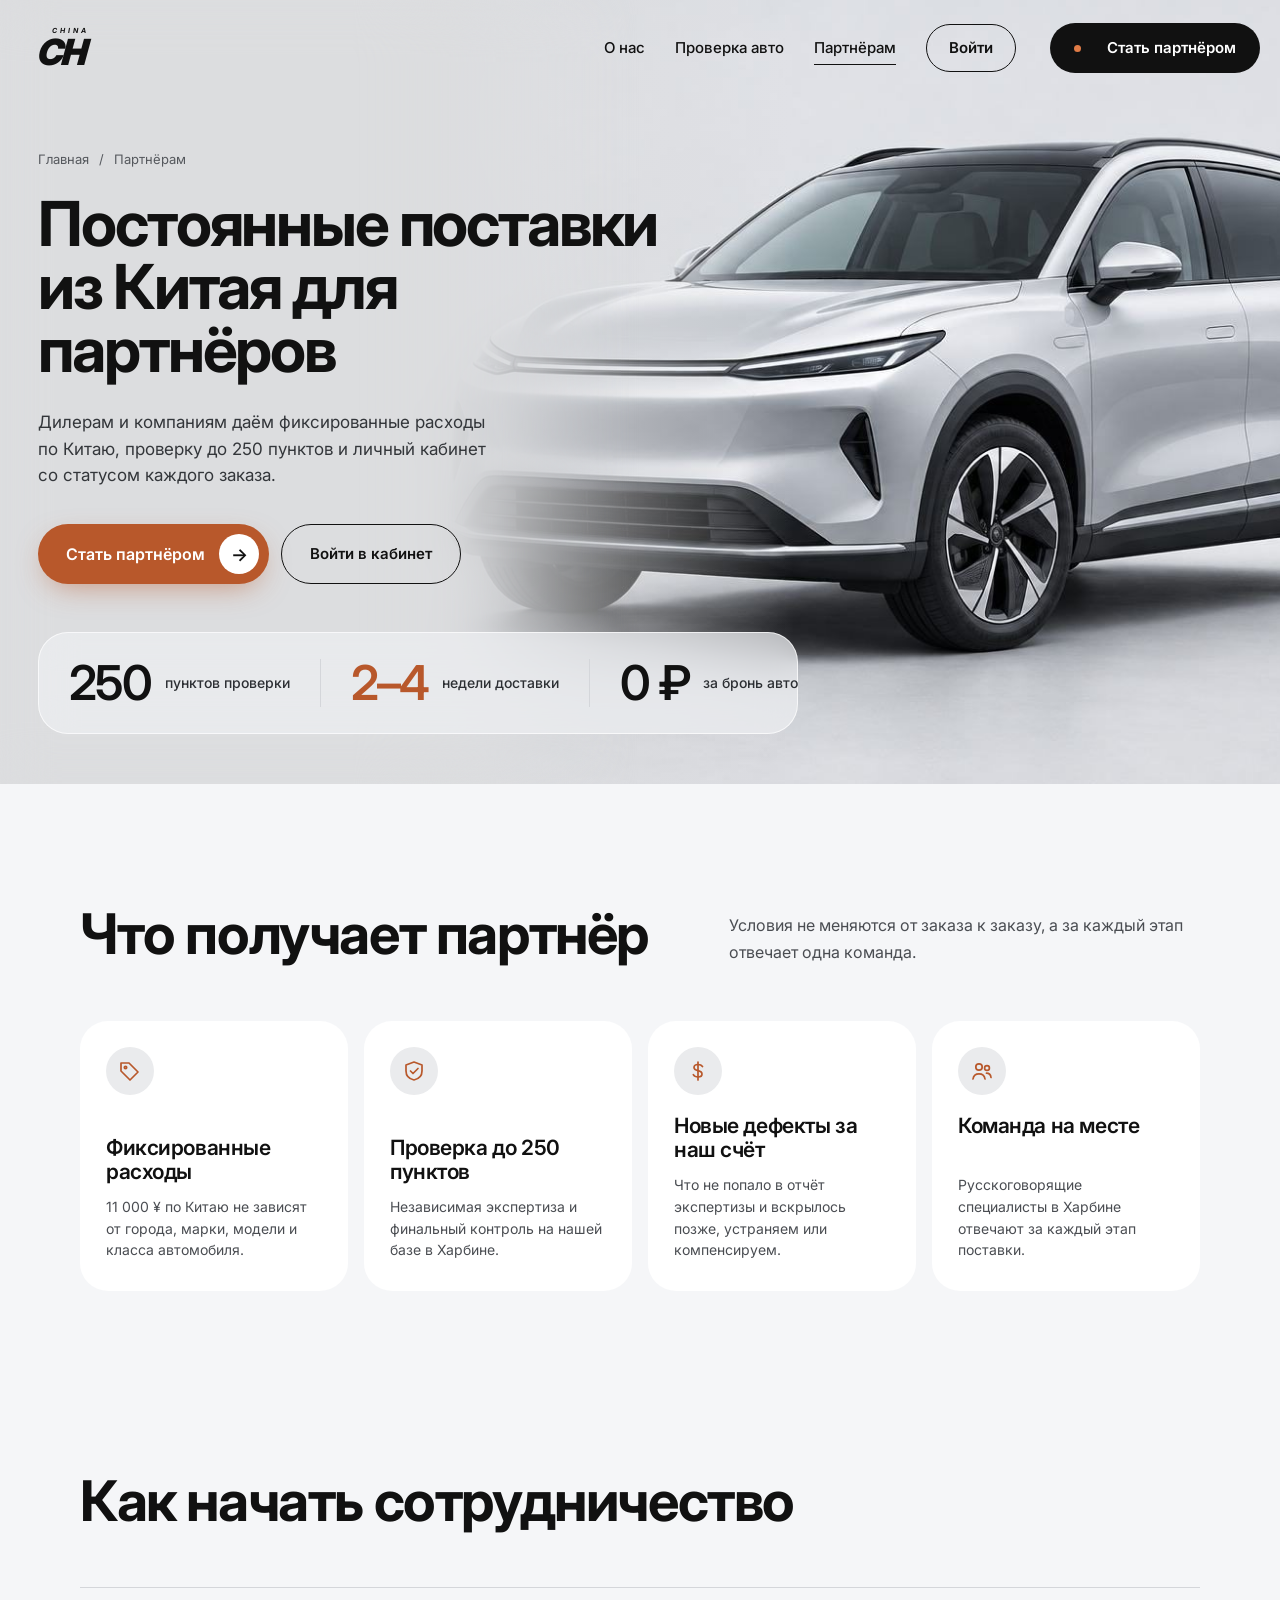
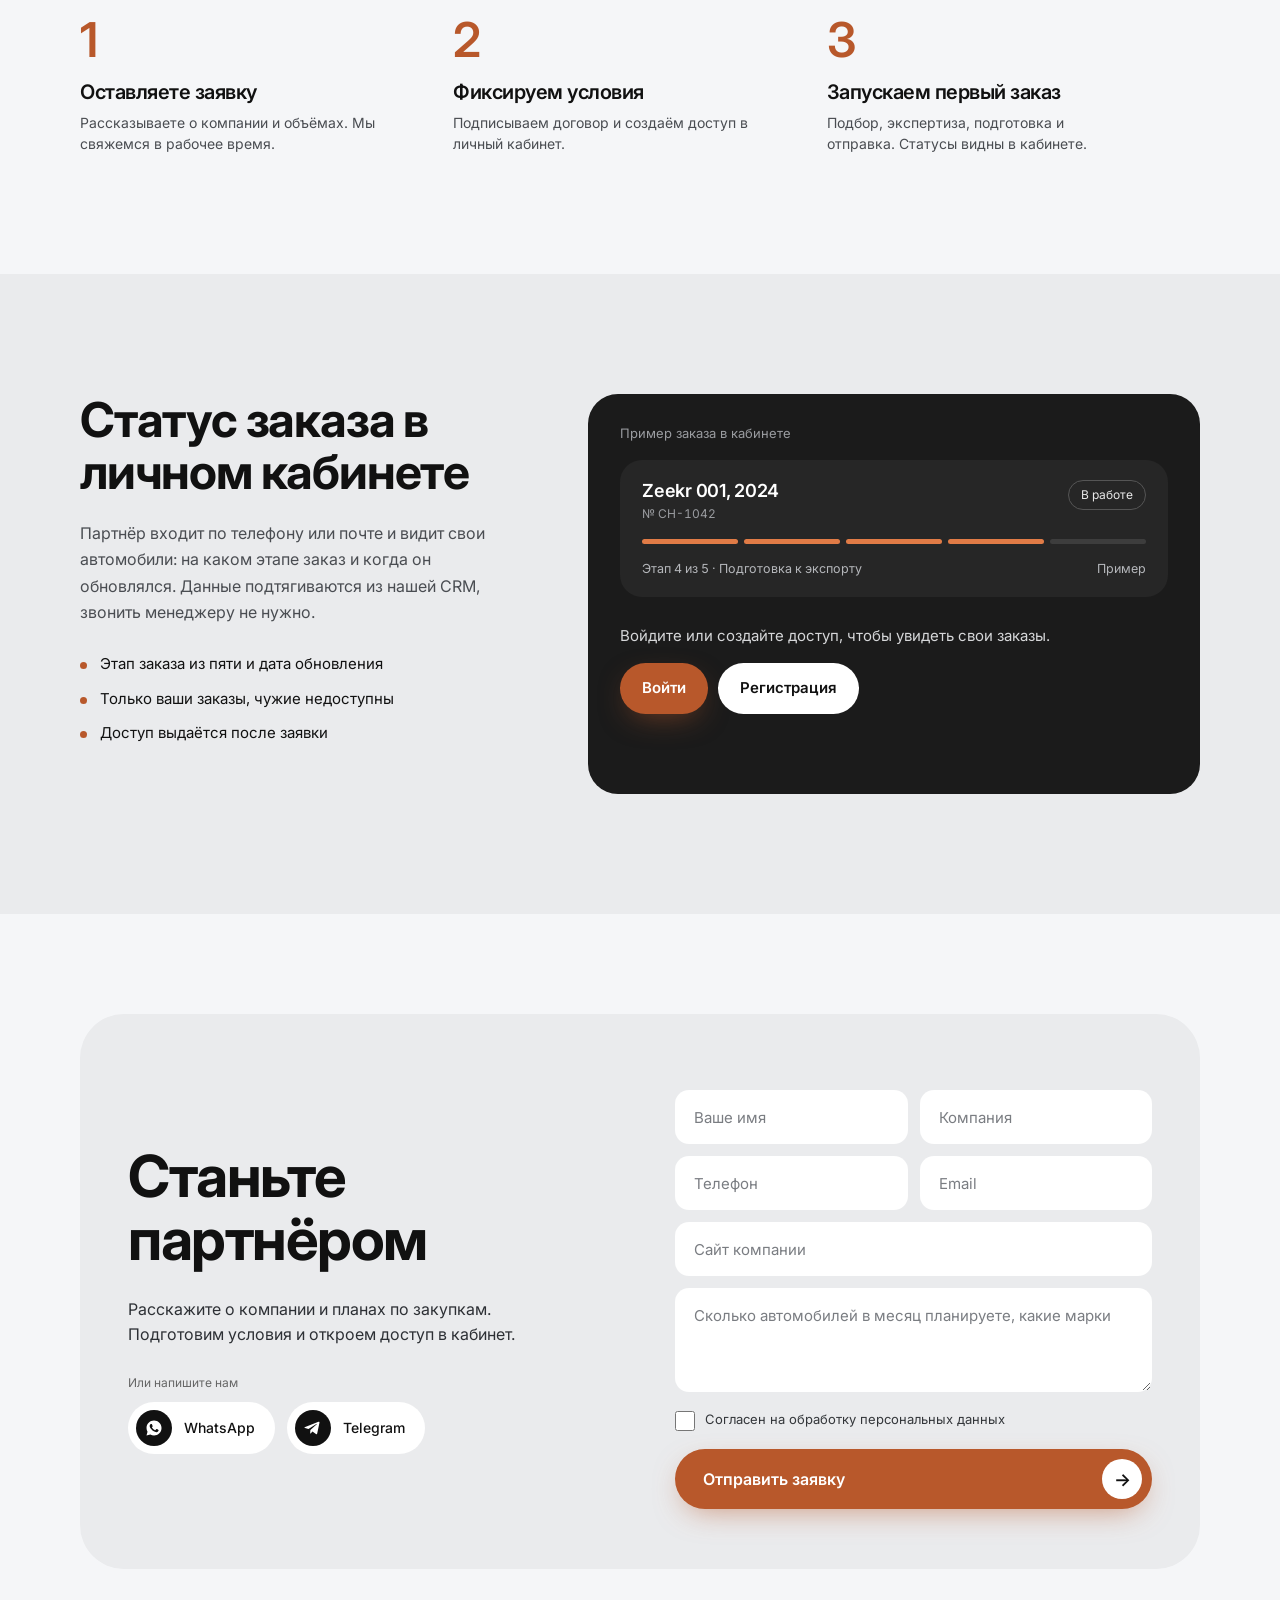
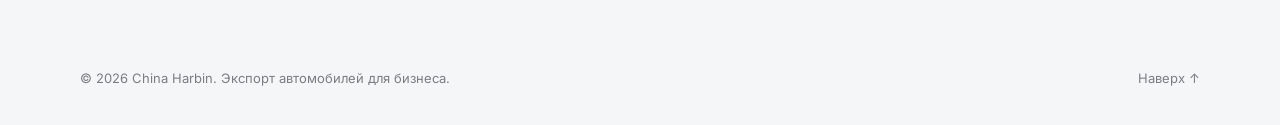
==== partners.html @ c40ad3c6 "Страница «Партнёрам»: заявка, окно входа и регистрации, кабинет заказов (демо), ссылка в меню, v=4 C" ====
<!doctype html>
<html lang="ru">
<head>
<meta charset="utf-8">
<meta name="viewport" content="width=device-width, initial-scale=1">
<title>Партнёрам — China Harbin</title>
<meta name="description" content="Постоянные поставки автомобилей из Китая для дилеров и компаний: фиксированные расходы, проверка до 250 пунктов, личный кабинет со статусом заказов.">
<link rel="preconnect" href="https://fonts.googleapis.com">
<link rel="preconnect" href="https://fonts.gstatic.com" crossorigin>
<link href="https://fonts.googleapis.com/css2?family=Inter:wght@400;500;600;700;800&display=swap&subset=cyrillic" rel="stylesheet">
<link rel="stylesheet" href="style.css?v=4">
</head>
<body>

<!-- ============ HEADER ============ -->
<header class="header" id="top">
  <div class="wrap header__in">
    <a class="logo" href="index.html" aria-label="CH China — на главную">
      <span class="logo__small">CHINA</span><span class="logo__big">CH</span>
    </a>
    <nav class="nav" id="nav" aria-label="Основное меню">
      <a href="index.html#about">О нас</a>
      <a href="index.html#check">Проверка авто</a>
      <a href="partners.html" aria-current="page">Партнёрам</a>
      <button class="btn btn--ghost nav__login" type="button" id="loginBtn" data-auth="login">Войти</button>
      <a class="btn btn--dark nav__cta" href="#apply"><i class="dot"></i>Стать партнёром</a>
    </nav>
    <button class="burger" id="burger" aria-label="Открыть меню" aria-expanded="false" aria-controls="nav"><span></span><span></span></button>
  </div>
</header>

<main>

<!-- ============ HERO ============ -->
<section class="hero hero--sub">
  <div class="hero__bg">
    <img src="img/hero-car.jpg" alt="" fetchpriority="high">
    <div class="hero__blur"></div>
  </div>
  <div class="wrap hero__in">
    <div class="hero__text">
      <nav class="crumbs" aria-label="Хлебные крошки"><a href="index.html">Главная</a><span aria-hidden="true">/</span><span aria-current="page">Партнёрам</span></nav>
      <h1>Постоянные поставки из Китая для партнёров</h1>
      <p class="lead">Дилерам и компаниям даём фиксированные расходы по Китаю, проверку до 250 пунктов и личный кабинет со статусом каждого заказа.</p>
      <div class="hero__cta">
        <a class="btn btn--accent btn--lg" href="#apply">Стать партнёром <span class="arrow">→</span></a>
        <button class="btn btn--ghost" type="button" data-auth="login">Войти в кабинет</button>
      </div>
    </div>
    <div class="stats" aria-label="Коротко о поставках">
      <div class="stat"><b>250</b><span>пунктов проверки</span></div>
      <div class="stat stat--acc"><b>2–4</b><span>недели доставки</span></div>
      <div class="stat"><b>0 ₽</b><span>за бронь авто</span></div>
    </div>
  </div>
</section>

<!-- ============ ПРЕИМУЩЕСТВА ============ -->
<section class="sec" id="benefits">
  <div class="wrap">
    <div class="sec__head reveal">
      <h2>Что получает партнёр</h2>
      <p class="muted">Условия не меняются от заказа к заказу, а за каждый этап отвечает одна команда.</p>
    </div>
    <ul class="adv">
      <li class="adv__c reveal" style="--d:0s">
        <span class="adv__ic"><svg viewBox="0 0 24 24" aria-hidden="true"><path d="M3 12V4h8l9 9-8 8-9-9z"/><circle cx="7.5" cy="8.5" r="1.2"/></svg></span>
        <h3>Фиксированные расходы</h3>
        <p>11 000 ¥ по Китаю не зависят от города, марки, модели и класса автомобиля.</p>
      </li>
      <li class="adv__c reveal" style="--d:.1s">
        <span class="adv__ic"><svg viewBox="0 0 24 24" aria-hidden="true"><path d="M12 3l8 3v6c0 5-3.5 8-8 9-4.5-1-8-4-8-9V6z"/><path d="M8.5 12l2.5 2.5L16 9.5"/></svg></span>
        <h3>Проверка до 250 пунктов</h3>
        <p>Независимая экспертиза и финальный контроль на нашей базе в Харбине.</p>
      </li>
      <li class="adv__c reveal" style="--d:.2s">
        <span class="adv__ic"><svg viewBox="0 0 24 24" aria-hidden="true"><path d="M12 3v18"/><path d="M16.5 7.5C15.7 6.3 14 5.5 12 5.5c-2.5 0-4 1.2-4 3s1.5 2.6 4 3.2 4 1.4 4 3.3-1.6 3-4 3c-2.1 0-3.9-.9-4.7-2.3"/></svg></span>
        <h3>Новые дефекты за наш счёт</h3>
        <p>Что не попало в отчёт экспертизы и вскрылось позже, устраняем или компенсируем.</p>
      </li>
      <li class="adv__c reveal" style="--d:.3s">
        <span class="adv__ic"><svg viewBox="0 0 24 24" aria-hidden="true"><circle cx="9" cy="8" r="3.2"/><path d="M3 20c.5-3.4 3-5.2 6-5.2s5.5 1.8 6 5.2"/><circle cx="17" cy="9" r="2.4"/><path d="M16.5 14.2c2.6 0 4.2 1.5 4.5 4.3"/></svg></span>
        <h3>Команда на месте</h3>
        <p>Русскоговорящие специалисты в Харбине отвечают за каждый этап поставки.</p>
      </li>
    </ul>
  </div>
</section>

<!-- ============ КАК НАЧАТЬ ============ -->
<section class="sec sec--tight" id="start">
  <div class="wrap">
    <h2 class="reveal">Как начать сотрудничество</h2>
    <ol class="start reveal">
      <li><b>1</b><h3>Оставляете заявку</h3><p>Рассказываете о компании и объёмах. Мы свяжемся в рабочее время.</p></li>
      <li><b>2</b><h3>Фиксируем условия</h3><p>Подписываем договор и создаём доступ в личный кабинет.</p></li>
      <li><b>3</b><h3>Запускаем первый заказ</h3><p>Подбор, экспертиза, подготовка и отправка. Статусы видны в кабинете.</p></li>
    </ol>
  </div>
</section>

<!-- ============ КАБИНЕТ ============ -->
<section class="sec sec--grey" id="cabinet">
  <div class="wrap cab">
    <div class="cab__l reveal">
      <h2>Статус заказа в личном кабинете</h2>
      <p class="muted">Партнёр входит по телефону или почте и видит свои автомобили: на каком этапе заказ и когда он обновлялся. Данные подтягиваются из нашей CRM, звонить менеджеру не нужно.</p>
      <ul class="cab__ul">
        <li>Этап заказа из пяти и дата обновления</li>
        <li>Только ваши заказы, чужие недоступны</li>
        <li>Доступ выдаётся после заявки</li>
      </ul>
    </div>

    <div class="cab__panel reveal" id="cabPanel">
      <!-- гость -->
      <div id="cabGuest">
        <p class="cab__cap">Пример заказа в кабинете</p>
        <article class="ord">
          <div class="ord__top">
            <div><h4 class="ord__t">Zeekr 001, 2024</h4><div class="ord__n">№ CH-1042</div></div>
            <span class="ord__chip">В работе</span>
          </div>
          <div class="prog" role="img" aria-label="Этап 4 из 5"><i class="on"></i><i class="on"></i><i class="on"></i><i class="on"></i><i></i></div>
          <div class="ord__foot"><span>Этап 4 из 5 · Подготовка к экспорту</span><span>Пример</span></div>
        </article>
        <div class="cab__go">
          <p>Войдите или создайте доступ, чтобы увидеть свои заказы.</p>
          <div class="cab__btns">
            <button class="btn btn--accent" type="button" data-auth="login">Войти</button>
            <button class="btn btn--light" type="button" data-auth="register">Регистрация</button>
          </div>
        </div>
      </div>

      <!-- авторизован -->
      <div id="cabAuth" hidden>
        <div class="cab__head">
          <div>
            <div class="cab__hi">Здравствуйте, <span id="cabName"></span></div>
            <div class="cab__co" id="cabCo"></div>
          </div>
          <div class="cab__tools">
            <button class="mini" type="button" id="cabRefresh">Обновить</button>
            <button class="mini" type="button" id="cabLogout">Выйти</button>
          </div>
        </div>
        <div class="cab__list" id="cabList" aria-live="polite"></div>
        <p class="cab__note" id="cabNote"></p>
      </div>
    </div>
  </div>
</section>

<!-- ============ ЗАЯВКА ============ -->
<section class="sec sec--form" id="apply">
  <div class="wrap">
    <div class="formbox formbox--p reveal">
      <div class="formbox__in">
        <div class="formbox__l">
          <h2>Станьте партнёром</h2>
          <p>Расскажите о компании и планах по закупкам. Подготовим условия и откроем доступ в кабинет.</p>
          <small>Или напишите нам</small>
          <div class="msgs">
            <a class="msg" href="https://wa.me/" target="_blank" rel="noopener">
              <i class="msg__i msg__i--wa">
                <svg viewBox="0 0 24 24" width="18" height="18" fill="currentColor" aria-hidden="true">
                  <path d="M12.03 2c-5.52 0-10 4.48-10 10 0 1.77.46 3.49 1.34 5.01L2 22l5.12-1.34c1.47.8 3.13 1.23 4.91 1.23h.01c5.52 0 10-4.48 10-10s-4.49-9.89-10.01-9.89zm5.82 14.12c-.24.68-1.41 1.3-1.95 1.38-.5.08-1.13.11-1.83-.11-.42-.13-.97-.31-1.66-.61-2.92-1.26-4.83-4.21-4.97-4.4-.15-.2-1.19-1.58-1.19-3.02 0-1.44.75-2.14 1.02-2.43.27-.29.59-.37.78-.37.2 0 .39.01.56.01.18.01.42-.07.66.5.24.59.83 2.03.9 2.18.07.15.12.32.02.51-.1.2-.15.32-.29.49-.15.17-.31.38-.44.51-.15.15-.3.31-.13.6.17.29.76 1.25 1.63 2.03 1.12 1 2.06 1.31 2.35 1.46.29.15.46.12.63-.07.17-.2.73-.85.93-1.15.2-.29.39-.24.66-.15.27.1 1.71.81 2 .95.29.15.49.22.56.34.07.13.07.71-.17 1.39z"/>
                </svg>
              </i>WhatsApp
            </a>
            <a class="msg" href="https://t.me/" target="_blank" rel="noopener">
              <i class="msg__i msg__i--tg">
                <svg viewBox="0 0 24 24" width="18" height="18" fill="currentColor" aria-hidden="true">
                  <path d="M20.665 3.717l-17.73 6.837c-1.21.486-1.203 1.161-.222 1.462l4.552 1.42 10.532-6.645c.498-.303.953-.14.579.192l-8.533 7.701h-.002l.002.001-.314 4.692c.46 0 .663-.211.921-.46l2.211-2.15 4.599 3.397c.848.467 1.457.227 1.668-.785l3.019-14.228c.309-1.239-.473-1.8-1.282-1.434z"/>
                </svg>
              </i>Telegram
            </a>
          </div>
        </div>
        <form class="form" id="applyForm" novalidate>
          <div class="form__row">
            <div class="field"><input name="name" data-rule="name" placeholder="Ваше имя" aria-label="Ваше имя" autocomplete="name" maxlength="80" required><em></em></div>
            <div class="field"><input name="company" placeholder="Компания" aria-label="Компания" autocomplete="organization" maxlength="120"><em></em></div>
          </div>
          <div class="form__row">
            <div class="field"><input name="phone" data-rule="phone" type="tel" placeholder="Телефон" aria-label="Телефон" autocomplete="tel" maxlength="30" required><em></em></div>
            <div class="field"><input name="email" data-rule="emailOpt" type="email" placeholder="Email" aria-label="Email" autocomplete="email" maxlength="120"><em></em></div>
          </div>
          <div class="field"><input name="site" placeholder="Сайт компании" aria-label="Сайт компании" autocomplete="url" maxlength="160"><em></em></div>
          <div class="field"><textarea name="message" placeholder="Сколько автомобилей в месяц планируете, какие марки" aria-label="Сообщение" maxlength="1000" rows="3"></textarea><em></em></div>
          <input class="hp" type="text" name="hp_url" tabindex="-1" autocomplete="off" aria-hidden="true">
          <div class="fchk"><label class="chk"><input type="checkbox" name="consent" data-rule="consent"><span>Согласен на обработку персональных данных</span></label><em></em></div>
          <p class="form-err" role="alert" hidden>Не удалось отправить заявку. Попробуйте ещё раз или напишите нам в мессенджер.</p>
          <button class="btn btn--accent btn--lg btn--block" type="submit"><span>Отправить заявку</span> <span class="arrow">→</span></button>
          <div class="ok" id="applyOk" role="status" hidden>
            <div class="ok__ic">✓</div>
            <h3>Заявка отправлена</h3>
            <p>Мы свяжемся с вами в рабочее время.</p>
            <button type="button" class="btn btn--dark" id="applyReset">Отправить ещё одну</button>
          </div>
        </form>
      </div>
    </div>
  </div>
</section>
</main>

<footer class="footer">
  <div class="wrap footer__in">
    <span>© <span id="year">2026</span> China Harbin. Экспорт автомобилей для бизнеса.</span>
    <a href="#top">Наверх ↑</a>
  </div>
</footer>

<!-- ============ ВХОД / РЕГИСТРАЦИЯ ============ -->
<dialog class="dlg" id="authDialog" aria-label="Вход в кабинет партнёра">
  <div class="dlg__in">
    <button class="dlg__x" type="button" id="dlgClose" aria-label="Закрыть">×</button>
    <div class="tabs" role="tablist" aria-label="Вход или регистрация">
      <button type="button" role="tab" id="tabLogin" data-tab="login" aria-selected="true" aria-controls="paneLogin">Вход</button>
      <button type="button" role="tab" id="tabRegister" data-tab="register" aria-selected="false" aria-controls="paneRegister" tabindex="-1">Регистрация</button>
    </div>
    <p class="demo-note" id="demoNote">Демо-режим: данные не отправляются на сервер, заказы показаны для примера. Подойдёт любой телефон или почта и пароль от 10 символов.</p>

    <form class="form" id="paneLogin" role="tabpanel" aria-labelledby="tabLogin" novalidate>
      <h2>Вход в кабинет</h2>
      <div class="field"><input name="login" data-rule="login" placeholder="Телефон или email" aria-label="Телефон или email" autocomplete="username" maxlength="120" required><em></em></div>
      <div class="field pw"><input type="password" name="password" data-rule="loginPw" placeholder="Пароль" aria-label="Пароль" autocomplete="current-password" maxlength="128" required><button type="button" class="pw__t" aria-pressed="false">Показать</button><em></em></div>
      <input class="hp" type="text" name="hp_url" tabindex="-1" autocomplete="off" aria-hidden="true">
      <p class="form-err" role="alert" hidden></p>
      <button class="btn btn--accent btn--lg btn--block" type="submit"><span>Войти</span> <span class="arrow">→</span></button>
    </form>

    <form class="form" id="paneRegister" role="tabpanel" aria-labelledby="tabRegister" novalidate hidden>
      <h2>Создайте доступ</h2>
      <div class="field"><input name="name" data-rule="name" placeholder="Ваше имя" aria-label="Ваше имя" autocomplete="name" maxlength="80" required><em></em></div>
      <div class="field"><input name="company" placeholder="Компания" aria-label="Компания" autocomplete="organization" maxlength="120"><em></em></div>
      <div class="field"><input name="phone" data-rule="phone" type="tel" placeholder="Телефон" aria-label="Телефон" autocomplete="tel" maxlength="30" required><em></em></div>
      <div class="field"><input name="email" data-rule="email" type="email" placeholder="Email" aria-label="Email" autocomplete="email" maxlength="120" required><em></em></div>
      <div class="field pw"><input type="password" name="password" data-rule="password" placeholder="Пароль, от 10 символов" aria-label="Пароль" autocomplete="new-password" maxlength="128" required><button type="button" class="pw__t" aria-pressed="false">Показать</button><em></em></div>
      <input class="hp" type="text" name="hp_url" tabindex="-1" autocomplete="off" aria-hidden="true">
      <div class="fchk"><label class="chk"><input type="checkbox" name="consent" data-rule="consent"><span>Согласен на обработку персональных данных</span></label><em></em></div>
      <p class="form-err" role="alert" hidden></p>
      <button class="btn btn--accent btn--lg btn--block" type="submit"><span>Создать доступ</span> <span class="arrow">→</span></button>
    </form>
  </div>
</dialog>

<script src="partners.js?v=4"></script>
</body>
</html>
---- style.css ----
:root{
  --bg:#f5f6f8; --grey:#eaebed; --ink:#111; --muted:#4a4d52; --line:#d4d6da;
  --acc:#b8582b; --acc-l:#e07b46; --dark:#1b1b1b; --white:#fff;
  --r:28px; --ease:cubic-bezier(.2,.7,.2,1);
}
*{box-sizing:border-box;margin:0;padding:0}
html{overflow-x:clip;scroll-behavior:smooth;scroll-padding-top:20px}
body{font-family:Inter,system-ui,-apple-system,"Segoe UI",Roboto,Arial,sans-serif;background:var(--bg);color:var(--ink);line-height:1.5;-webkit-font-smoothing:antialiased;overflow-x:hidden}
img{display:block;max-width:100%}
a{color:inherit;text-decoration:none}
button{font:inherit;color:inherit;background:none;border:0;cursor:pointer}
ul,ol{list-style:none}
:focus-visible{outline:2px solid var(--acc);outline-offset:3px;border-radius:6px}
.wrap{max-width:1200px;margin:0 auto;padding:0 40px}
h1,h2,h3,h4{letter-spacing:-.025em;line-height:1.08}
h2{font-size:clamp(32px,4.6vw,56px);font-weight:700;max-width:14em}
.h2--wide{max-width:15em}
.muted{color:var(--muted)}
.dot{display:inline-block;width:7px;height:7px;border-radius:50%;background:var(--acc);margin-right:10px}

/* buttons */
.btn{display:inline-flex;align-items:center;gap:14px;border-radius:999px;font-weight:600;font-size:15px;padding:14px 22px;transition:transform .25s var(--ease),background .25s,box-shadow .25s}
.btn--dark{background:#111;color:#fff}
.btn--dark:hover{background:#2a2a2a}
.btn--accent{background:var(--acc);color:#fff;box-shadow:0 10px 30px -10px rgba(184,88,43,.6)}
.btn--accent:hover{background:#a54c22;transform:translateY(-2px)}
.btn--lg{padding:10px 10px 10px 28px;font-size:16px;min-height:60px;justify-content:space-between}
.btn--block{width:100%}
.arrow{display:grid;place-items:center;width:40px;height:40px;border-radius:50%;background:#fff;color:#111;font-size:18px;transition:transform .25s var(--ease)}
.btn:hover .arrow{transform:translateX(3px)}

/* header + hero: шире контейнер, меньше отступ слева, у шапки меньше справа */
.header .wrap,.hero .wrap{max-width:none;margin:0;padding-left:clamp(20px,3vw,48px)}
.header .wrap{padding-right:clamp(14px,1.6vw,28px)}
.hero .wrap{padding-right:clamp(20px,3vw,48px)}
/* header */
.header{position:absolute;inset:0 0 auto 0;z-index:20}
.header__in{display:flex;align-items:center;justify-content:space-between;height:96px}
.logo{display:flex;flex-direction:column;line-height:1;font-style:italic}
.logo__small{font-size:7px;letter-spacing:.4em;font-weight:700;padding-left:14px}
.logo__big{font-size:36px;font-weight:900;letter-spacing:-.06em;transform:skewX(-6deg)}
.nav{display:flex;align-items:center;gap:30px;font-size:15px;font-weight:500}
.nav a:not(.btn){position:relative;padding:6px 0}
.nav a:not(.btn)::after{content:"";position:absolute;left:0;right:0;bottom:0;height:1px;background:currentColor;transform:scaleX(0);transform-origin:left;transition:transform .3s var(--ease)}
.nav a:not(.btn):hover::after{transform:scaleX(1)}
.nav__cta{padding:14px 24px;margin-left:4px}
.nav__cta .dot{background:var(--acc-l);margin-right:12px}
.burger{display:none;width:44px;height:44px;position:relative;z-index:30}
.burger span{position:absolute;left:11px;right:11px;height:2px;background:#111;transition:.3s var(--ease)}
.burger span:first-child{top:18px}.burger span:last-child{top:25px}
.burger[aria-expanded=true] span:first-child{top:21px;transform:rotate(45deg)}
.burger[aria-expanded=true] span:last-child{top:21px;transform:rotate(-45deg)}

/* hero */
.hero{position:relative;min-height:820px;background:#d9dadd;overflow:hidden;display:flex;align-items:flex-end}
.hero__bg{position:absolute;inset:0}
.hero__bg img{position:absolute;right:-6%;top:12%;width:80%;height:84%;object-fit:cover;object-position:68% 55%;transform:scale(1.28);transform-origin:70% 60%}
.hero__bg::before{content:"";position:absolute;inset:0;background:linear-gradient(90deg,#dcdddf 0%,#dcdddf 34%,rgba(220,221,223,0) 62%);z-index:1}
.hero__blur{position:absolute;inset:0 50% 0 0;z-index:2;backdrop-filter:blur(26px);-webkit-backdrop-filter:blur(26px);-webkit-mask-image:linear-gradient(90deg,#000 55%,transparent);mask-image:linear-gradient(90deg,#000 55%,transparent)}
.hero__in{position:relative;z-index:3;width:100%;padding-top:150px;padding-bottom:50px}
.hero__text{max-width:640px;margin-bottom:56px}
.hero h1{max-width:9.6em;font-size:clamp(40px,5vw,62px);font-weight:700;letter-spacing:-.035em;line-height:1.02}
.lead{margin:28px 0 36px;font-size:17px;line-height:1.55;color:#33363a;max-width:400px}
.stats{display:flex;max-width:760px;background:rgba(238,239,241,.72);border:1px solid rgba(255,255,255,.7);backdrop-filter:blur(18px);-webkit-backdrop-filter:blur(18px);border-radius:30px;padding:26px 0}
.stat{flex:1;display:flex;align-items:center;gap:14px;padding:0 30px;border-left:1px solid var(--line)}
.stat:first-child{border:0}
.stat b{font-size:48px;font-weight:600;letter-spacing:-.04em;line-height:1}
.stat span{white-space:nowrap;font-size:14px;font-weight:500;color:#2c2f33;line-height:1.25}
.stat--acc b{color:var(--acc)}

/* generic section */
.sec{padding:120px 0}
.sec--grey{background:var(--grey)}
.sec--tight{padding-top:60px}
.meta{display:flex;align-items:center;justify-content:flex-end;gap:14px;font-size:12px;font-weight:500;margin-bottom:6px}
.meta i{width:40px;height:1px;background:#777}
.meta--l{justify-content:flex-start}
.sec__head{display:grid;grid-template-columns:1.25fr 1fr;gap:60px;align-items:start;margin-bottom:56px}
.sec__head p{font-size:16px;line-height:1.65;padding-top:8px}

/* bento */
.bento{display:grid;grid-template-columns:1.84fr 1fr;gap:40px}
.bento__col{display:flex;flex-direction:column;gap:20px}
.photo{position:relative;border-radius:var(--r);overflow:hidden;margin:0}
.photo img{width:100%;height:100%;object-fit:cover;transition:transform .8s var(--ease)}
.photo:hover img{transform:scale(1.04)}
.photo--lg{height:400px}
.photo--tall{height:360px}
.photo--tall img{object-position:70% 50%}
.glass{position:absolute;left:24px;bottom:24px;max-width:380px;padding:16px 20px;border-radius:20px;background:rgba(255,255,255,.55);backdrop-filter:blur(16px);-webkit-backdrop-filter:blur(16px);display:flex;flex-direction:column;gap:5px}
.glass b{font-size:20px;font-weight:600;letter-spacing:-.015em}
.glass span{font-size:13px;color:#33363a}
.license{position:relative;display:flex;align-items:center;justify-content:space-between;gap:20px;background:var(--grey);border-radius:var(--r);padding:34px 32px;min-height:190px}
.license h3{font-size:24px;font-weight:600;margin-bottom:12px}
.license p{font-size:15px;color:var(--muted);max-width:330px}
.license img{width:240px;border-radius:6px;box-shadow:0 22px 40px -14px rgba(0,0,0,.4);transform:rotate(-4deg) translateY(-10px);transition:transform .5s var(--ease)}
.license:hover img{transform:rotate(-1deg) translateY(-14px) scale(1.04)}
.card{background:#fff;border-radius:var(--r);padding:30px}
.card--time{padding:30px 30px 34px}
.big{font-size:clamp(44px,6vw,72px);font-weight:600;letter-spacing:-.045em;line-height:1}
.big small{font-size:18px;font-weight:500;letter-spacing:0;color:var(--acc)}
.big--s{font-size:40px;margin-bottom:46px}
.card--time p{margin-top:24px;font-size:15px;color:var(--muted)}
.cap{font-weight:600;font-size:16px;margin-top:4px}

/* check */
.check{overflow:hidden;padding-bottom:100px;background:linear-gradient(#eaebed,#ececee)}
.sec__head--check{grid-template-columns:1.3fr 1fr;margin-bottom:0}
.sec__head--check p{margin-top:28px;max-width:30em;padding:0}
.zh{font-size:clamp(70px,10vw,130px);font-weight:900;color:rgba(0,0,0,.06);letter-spacing:-.02em;line-height:1;text-align:right;margin-top:14px;user-select:none;white-space:nowrap}
.stage{position:relative;aspect-ratio:2/1;margin-top:24px}
.stage>img{position:absolute;inset:0;width:100%;height:100%;object-fit:cover;object-position:50% 56%;transform:scale(1.18);transform-origin:50% 70%;-webkit-mask-image:linear-gradient(transparent,#000 16%,#000 80%,transparent);mask-image:linear-gradient(transparent,#000 16%,#000 80%,transparent)}
.guide{position:absolute;top:2%;bottom:6%;width:1px;background:linear-gradient(transparent,#9b9da2 20%,#9b9da2 90%,transparent)}
.guide--l{left:11%}.guide--r{right:11%}
.infocard{position:absolute;left:var(--cx,3%);top:var(--cy,14%);width:min(24%,290px);background:#fff;border-radius:20px;padding:18px 20px;box-shadow:0 18px 40px -20px rgba(0,0,0,.25);z-index:4;transition:opacity .35s ease,transform .45s var(--ease)}
.infocard b{display:block;font-size:15px;font-weight:600;margin-bottom:6px}
.infocard p{font-size:13px;line-height:1.55;color:var(--muted)}
.infocard.swap{opacity:0;transform:translateY(8px)}
.hs{position:absolute;left:var(--x);top:var(--y);width:28px;height:28px;margin:-14px 0 0 -14px;border-radius:50%;z-index:5}
.hs__dot{position:absolute;left:0;top:0;width:28px;height:28px;border-radius:50%;border:1.5px solid var(--acc);background:rgba(255,255,255,.35);transition:.3s var(--ease)}
.hs__dot::after{content:"";position:absolute;inset:8px;border-radius:50%;background:var(--acc)}
.hs:hover .hs__dot,.hs.is-active .hs__dot{background:rgba(184,88,43,.18);transform:scale(1.25)}
.hs.is-active .hs__dot{animation:pulse 2.2s infinite}
@keyframes pulse{0%{box-shadow:0 0 0 0 rgba(184,88,43,.45)}100%{box-shadow:0 0 0 18px rgba(184,88,43,0)}}
.hs__line{position:absolute;left:14px;width:0;border-left:1px dashed var(--acc);opacity:.6}
.hs[data-id=engine]{--ly:110px}.hs[data-id=engine] .hs__line--down{height:110px}
.hs__line--up{bottom:28px;height:calc(var(--y) * 7);max-height:150px}
.hs__line--down{top:28px;height:calc((88% - var(--y)) * 6);max-height:170px}
.hs__label{position:absolute;left:14px;transform:translateX(-50%);white-space:nowrap;background:#fff;color:#111;font-size:12.5px;font-weight:500;padding:4px 10px;border-radius:6px;transition:.25s}
.hs__label--up{bottom:calc(28px + var(--ly,120px))}
.hs__label--down{top:calc(28px + var(--ly,150px))}
.hs[data-id=ecu]{--ly:96px}.hs[data-id=salon]{--ly:96px}
.hs[data-id=paint]{--ly:150px}.hs[data-id=crash]{--ly:130px}
.hs[data-id=ecu] .hs__line--up,.hs[data-id=salon] .hs__line--up{height:96px}
.hs[data-id=paint] .hs__line--down{height:150px}.hs[data-id=crash] .hs__line--down{height:130px}
.hs.is-active .hs__label,.hs:hover .hs__label{background:#111;color:#fff}
.bracket{position:absolute;left:11%;right:11%;bottom:0;height:12px;border:1px solid #8c8f94;border-top:0;display:flex;justify-content:center}
.bracket span{position:relative;top:4px;background:#ececee;padding:0 10px;font-size:12.5px;color:#4a4d52;height:20px;line-height:20px;transform:translateY(-4px)}
.bracket b{color:var(--acc);font-weight:700}
.levels{display:grid;grid-template-columns:repeat(3,1fr);gap:48px;margin-top:40px;padding-top:0;position:relative}
.levels::before{content:"";position:absolute;left:0;right:0;top:0;height:1px;background:#a5a7ac}
.level{position:relative;padding-top:30px;cursor:default}
.level__pt{transition:.3s;position:absolute;left:0;top:-4px;width:9px;height:9px;border-radius:50%;background:var(--grey);border:1px solid #8c8f94}
.level.is-on .level__pt{background:var(--acc);border-color:var(--acc)}
.level__n{transition:color .3s;font-size:48px;font-weight:600;letter-spacing:-.04em;color:#b9bbc0;line-height:1;margin-bottom:22px}
.level.is-on .level__n{color:var(--acc)}
.level h3{font-size:20px;font-weight:600;margin-bottom:10px;min-height:50px}
.level p{font-size:14px;color:var(--muted);min-height:44px}
.level p b{color:var(--acc)}
.acc__btn{width:100%;display:flex;align-items:center;justify-content:space-between;gap:12px;margin-top:18px;padding:18px 0 4px;border-top:1px solid #c3c5c9;font-weight:500;font-size:15px;text-align:left}
.plus{position:relative;flex:none;width:26px;height:26px;border-radius:50%;border:1px solid #8c8f94;transition:.3s var(--ease)}
.plus::before,.plus::after{content:"";position:absolute;left:50%;top:50%;width:10px;height:1.5px;background:#555;transform:translate(-50%,-50%);transition:.3s var(--ease)}
.plus::after{transform:translate(-50%,-50%) rotate(90deg)}
[aria-expanded=true] .plus{background:var(--acc);border-color:var(--acc)}
[aria-expanded=true] .plus::before,[aria-expanded=true] .plus::after{background:#fff}
[aria-expanded=true] .plus::after{transform:translate(-50%,-50%) rotate(0)}
.acc__panel{display:grid;grid-template-rows:0fr;transition:grid-template-rows .4s var(--ease)}
.acc__panel>ul{overflow:hidden;font-size:14px;color:var(--muted)}
.acc__btn[aria-expanded=true]+.acc__panel{grid-template-rows:1fr}
.acc__panel li{padding:7px 0 0 18px;position:relative}
.acc__panel li::before{content:"";position:absolute;left:0;top:15px;width:6px;height:6px;border-radius:50%;background:var(--acc)}
.acc__panel ul{padding-top:0}

/* steps */
.steps{display:grid;grid-template-columns:1.45fr 1fr;gap:40px;margin-top:64px;align-items:stretch}
.steps__list{border-top:1px solid var(--line)}
.step{position:relative;border-bottom:1px solid var(--line);transition:.4s var(--ease)}
.step::before{content:"";position:absolute;inset:0 -24px;border-radius:26px;background:var(--dark);opacity:0;transition:opacity .3s;z-index:-1;pointer-events:none}
.js .step.reveal{transform:translateX(var(--sx,0));transition:opacity .8s var(--ease) var(--d,0s),transform .8s var(--ease) var(--d,0s),background .4s,border-radius .4s,padding .4s,margin .4s}
.js .step.reveal.in{transform:none}
.steps__list{isolation:isolate}
@media (hover:hover){
  .step:not(.is-open):hover::before{opacity:1}
  .step:not(.is-open):hover{border-color:transparent;color:#fff}
  .step:not(.is-open):hover .step__n{color:var(--acc)}
  .step:not(.is-open):hover .step__tag{color:#bbb}
}
.step:not(.is-open):focus-within::before{opacity:1}
.step:not(.is-open):focus-within{color:#fff}
.step:not(.is-open):focus-within .step__n{color:var(--acc)}
.step__head{width:100%;display:grid;grid-template-columns:136px 1fr auto;align-items:center;gap:0;text-align:left;padding:14px 0 14px 4px;min-height:96px}
.step__n{font-size:78px;font-weight:600;letter-spacing:-.05em;line-height:1;color:#d1d2d5;transition:color .3s}
.step__t{font-size:22px;font-weight:600;letter-spacing:-.02em;line-height:1.2;max-width:15em}
.step__tag{font-size:13px;color:var(--muted);text-align:right;padding-left:12px}
.step:hover .step__n{color:#b9bbc0}
.step__body{display:grid;grid-template-rows:0fr;transition:grid-template-rows .45s var(--ease);padding:0 0 0 140px}
.step__body>*{overflow:hidden;min-height:0}
.step__body p{font-size:15px;color:#c3c5c9;line-height:1.6;max-width:30em}
.step__body .chip{display:inline-flex;margin:20px 0 0;align-self:start;width:fit-content}
.step.is-open::before{display:none}
.step.is-open{background:var(--dark);color:#fff;border-radius:26px;border-color:transparent;margin:16px 0;padding:14px 30px 28px}
.step.is-open .step__head{padding-left:0;min-height:90px}
.step.is-open .step__n{color:var(--acc)}
.step.is-open .step__tag{color:#aaa}
.step.is-open .step__body{grid-template-rows:1fr;padding-left:136px;display:grid;gap:0}
.step.is-open .step__body{display:block}
.step:not(.is-open) .step__body{display:none}
.chip{display:inline-flex;align-items:center;gap:8px;margin-top:20px;border:1px solid #555;border-radius:999px;padding:8px 16px;font-size:13px;color:#e8e8e8}
.chip i{font-style:normal;color:var(--acc-l)}
.step:not(.is-open) .chip{display:none}
.steps__img{position:relative;border-radius:30px;overflow:hidden;min-height:560px;background:#ddd}
.steps__img img{position:absolute;inset:0;width:100%;height:100%;object-fit:cover;transition:opacity .35s}
.steps__img img.fade{opacity:0}
.badge{position:absolute;left:20px;top:20px;display:flex;align-items:center;background:rgba(255,255,255,.92);border-radius:999px;padding:9px 16px;font-size:12.5px;font-weight:500;backdrop-filter:blur(8px)}
.badge .dot{margin-right:8px;width:6px;height:6px}

/* slider */
.sec__head--slider{grid-template-columns:1.7fr 1fr;margin-bottom:44px}
.sec__head--slider h2{max-width:13em;font-size:clamp(30px,4vw,48px)}
.sec__head--slider .side{display:flex;flex-direction:column;gap:30px;align-items:flex-end;padding-top:24px}
.sec__head--slider .side p{align-self:flex-start;max-width:290px;font-size:15px;padding:0}
.arrows{display:flex;gap:12px}
.round{width:48px;height:48px;border-radius:50%;border:1.5px solid var(--acc);color:var(--acc);font-size:20px;display:grid;place-items:center;transition:.25s var(--ease)}
.round:hover{background:var(--acc);color:#fff}
.round:disabled{opacity:.35;cursor:default}
.slider{display:flex;gap:16px;overflow-x:auto;scroll-snap-type:x mandatory;padding:0 max(40px,calc((100vw - 1120px)/2));scroll-padding-left:max(40px,calc((100vw - 1120px)/2));scrollbar-width:none}
.slider::-webkit-scrollbar{display:none}
.slide{flex:0 0 460px;scroll-snap-align:start}
.slide__img{height:440px;border-radius:26px;overflow:hidden}
.slide__img img{width:100%;height:100%;object-fit:cover;transition:transform .8s var(--ease)}
.slide:hover img{transform:scale(1.05)}
.slide{transition:opacity .5s,transform .5s var(--ease)}
.dots{display:flex;gap:8px;justify-content:center;margin-top:28px}
.dots button{width:8px;height:8px;border-radius:99px;background:#c3c5c9;transition:width .35s var(--ease),background .3s;padding:0}
.dots button.on{width:28px;background:var(--acc)}
.slide h4{font-size:16px;font-weight:600;letter-spacing:-.01em;margin:20px 0 4px}
.slide p{font-size:13px;color:#8a8d92}

/* b2b */
.b2b{position:relative;background:#1c1c1c;color:#fff;border-radius:60px 60px 60px 60px;overflow:hidden;margin:0 0;min-height:700px;display:flex;align-items:center}
.b2b__car{position:absolute;right:-8%;bottom:0;width:78%;height:100%;object-fit:cover;object-position:50% 60%;-webkit-mask-image:linear-gradient(90deg,transparent,#000 35%);mask-image:linear-gradient(90deg,transparent,#000 35%)}
.b2b__in{width:100%;position:relative;z-index:2;padding-top:110px;padding-bottom:110px}
.pill{display:inline-flex;align-items:center;border:1px solid rgba(255,255,255,.3);border-radius:999px;padding:7px 14px;font-size:12px;margin-bottom:26px}
.b2b h2{font-size:clamp(38px,5.8vw,72px);max-width:11.5em;line-height:1.04;text-shadow:0 2px 30px rgba(0,0,0,.5)}
.b2b em{font-style:normal;color:var(--acc-l)}
.b2b p{margin-top:260px;max-width:420px;color:#c9cacc;font-size:16px;line-height:1.6}

/* costs */
.costs{display:grid;grid-template-columns:1fr 1fr;gap:16px;margin-top:56px}
.calc{background:var(--dark);color:#fff;border-radius:30px;padding:36px 40px;display:flex;flex-direction:column}
.calc__cap{color:#9a9ca0;font-size:13px;margin-bottom:34px}
.calc__row{display:flex;justify-content:space-between;align-items:center;gap:20px;font-size:16px;color:#d6d7d9;margin-bottom:14px}
.calc__row b,.calc__in{font-size:22px;font-weight:600;color:#fff;white-space:nowrap}
.acc-t{color:var(--acc-l)!important}
.calc__in input{width:7.2ch;background:transparent;border:0;border-bottom:1px dashed #666;color:#fff;font:inherit;text-align:right;padding:0 2px;outline:none}
.calc__in input:focus{border-bottom-color:var(--acc-l)}
.calc hr{border:0;height:1px;background:#3a3a3a;margin:22px 0 26px}
.calc__tot-l{font-size:15px;color:#e0e0e0}
.calc__tot{font-size:clamp(52px,7vw,84px);font-weight:600;letter-spacing:-.05em;line-height:1.1;margin:10px 0 22px}
.calc__note{font-size:12px;color:#8e9094;margin-top:auto;line-height:1.6}
.costs__r{display:flex;flex-direction:column;gap:16px}
.card--gauge{position:relative;overflow:hidden;background:var(--grey);flex:1;display:flex;padding:28px;min-height:280px}
.card--gauge h3{font-size:22px;font-weight:600;margin-bottom:60px;max-width:9em}
.card--gauge p{font-size:13px;color:#33363a;max-width:230px}
.card--gauge img{position:absolute;right:0;top:0;width:52%;height:100%;object-fit:cover;object-position:50% 50%;-webkit-mask-image:linear-gradient(90deg,transparent,#000 40%);mask-image:linear-gradient(90deg,transparent,#000 40%)}
.card--gauge>div{position:relative;z-index:1}
.costs__mini{display:grid;grid-template-columns:1fr 1fr;gap:16px}
.costs__mini .card{padding:26px 26px 28px;border-radius:26px}
.costs__mini p{font-size:13px;color:var(--muted);line-height:1.5}
.timeline{display:grid;grid-template-columns:.9fr 1.3fr;gap:40px;margin-top:90px;align-items:center}
.timeline .big{margin-bottom:22px;font-size:clamp(46px,6vw,72px)}
.timeline p{font-size:14px;max-width:340px}
.tl{position:relative;height:78px}
.tl::before,.tl::after{content:"";position:absolute;left:0;top:4px;height:2px;border-radius:2px}
.tl::before{right:0;background:var(--line)}
.tl::after{width:0;background:var(--acc);transition:width 2.6s linear .2s}
.timeline.in .tl::after{width:100%}
.tl li{position:absolute;top:0;left:var(--p);transform:translateX(-50%);padding-top:26px;display:flex;flex-direction:column;align-items:center;text-align:center;gap:3px;white-space:nowrap}
.tl li:first-child{transform:none;align-items:flex-start;text-align:left}
.tl li:last-child{transform:translateX(-100%);align-items:flex-end;text-align:right}
.tl i{position:absolute;top:0;left:50%;width:10px;height:10px;margin-left:-5px;border-radius:50%;background:var(--bg);border:1.5px solid #a9abb0;z-index:1;transition:background .3s var(--d,0s),border-color .3s var(--d,0s),transform .4s var(--d,0s)}
.tl li:first-child i{left:5px}
.tl li:last-child i{left:auto;right:5px;margin-left:0;margin-right:-5px}
.timeline.in .tl i{background:var(--acc);border-color:var(--acc);transform:scale(1.25)}
.tl b{font-size:15px;font-weight:600}
.tl span{font-size:12.5px;color:#8a8d92}

/* faq */
.faq{padding-bottom:110px}
.faq__in{display:grid;grid-template-columns:.8fr 1.2fr;gap:20px;align-items:start}
.faq__l h2{margin:14px 0 22px;font-size:clamp(34px,4.4vw,52px)}
.faq__l p{font-size:15px;max-width:260px}
.q{border-top:1px solid #cfd1d4;transition:.35s var(--ease)}
.q:first-child{border-top-color:transparent}
.q button{width:100%;display:flex;justify-content:space-between;align-items:center;gap:18px;text-align:left;padding:22px 28px;font-weight:600;font-size:16px}
.q__a{display:grid;grid-template-rows:0fr;transition:grid-template-rows .4s var(--ease)}
.q__a>p{overflow:hidden;padding:0 28px;font-size:15px;color:var(--muted);line-height:1.6;max-width:40em;min-height:0}
.q.is-open{border-radius:22px;background:#fff;border-color:transparent;box-shadow:0 14px 40px -26px rgba(0,0,0,.3)}
.q.is-open+.q{border-top-color:transparent}
.q.is-open .q__a{grid-template-rows:1fr}
.q.is-open .q__a>p{padding-bottom:26px}

/* form */
.sec--form{padding:100px 0 80px}
.formbox{position:relative;background:var(--grey);border-radius:44px;padding:36px 48px 60px}
.meta--r{justify-content:flex-end}
.formbox__in{display:grid;grid-template-columns:1fr 1fr;gap:70px;align-items:center;padding-top:20px}
.formbox h2{font-size:clamp(36px,5vw,58px);margin-bottom:26px;max-width:7.5em}
.formbox__l>p{font-size:16px;line-height:1.6;max-width:25em;color:#2d3035}
.formbox small{display:block;margin:26px 0 10px;font-size:12px;color:#666}
.msgs{display:flex;gap:12px;flex-wrap:wrap}
.msg{display:inline-flex;align-items:center;gap:12px;background:#fff;border-radius:999px;padding:8px 20px 8px 8px;font-weight:500;font-size:14px;transition:.25s var(--ease)}
.msg:hover{transform:translateY(-2px);box-shadow:0 10px 24px -14px rgba(0,0,0,.4)}
.msg__i{width:36px;height:36px;border-radius:50%;background:#111;color:#fff;display:grid;place-items:center;font-style:normal;font-size:13px;transition:background .25s var(--ease)}
.msg__i svg{display:block;width:18px;height:18px}
.msg__i--tg svg{transform:translateX(-1px)} /* визуальная центровка бумажного самолётика */
.msg:hover .msg__i--wa{background:#25D366}
.msg:hover .msg__i--tg{background:#2AABEE}.form{position:relative;display:flex;flex-direction:column;gap:12px}
.field{position:relative}
.field input{width:100%;height:54px;border:1.5px solid transparent;border-radius:14px;background:#fff;padding:0 18px;font:inherit;font-size:15px;color:#111;transition:border-color .2s,box-shadow .2s}
.field input::placeholder{color:#7a7d82}
.field input:focus{outline:none;border-color:var(--acc);box-shadow:0 0 0 4px rgba(184,88,43,.12)}
.field.err input{border-color:#c0392b}
.field em{display:block;font-style:normal;font-size:12px;color:#c0392b;padding:4px 6px 0;min-height:0}
.field.err em{display:block}
.field:not(.err) em{display:none}
.hp{position:absolute;left:-9999px;opacity:0;height:0;width:0}
.form .btn--lg{margin-top:6px}
.hint{font-size:12px;color:#6c6f74;line-height:1.5;max-width:26em}
.ok{position:absolute;inset:-6px;background:var(--grey);border-radius:20px;display:flex;flex-direction:column;align-items:center;justify-content:center;text-align:center;gap:12px;padding:20px;z-index:3;animation:pop .5s var(--ease)}
.ok[hidden]{display:none}
.ok__ic{width:64px;height:64px;border-radius:50%;background:var(--acc);color:#fff;display:grid;place-items:center;font-size:30px}
.ok h3{font-size:26px}
.ok p{color:var(--muted);max-width:22em;margin-bottom:8px}
@keyframes pop{from{opacity:0;transform:scale(.96)}to{opacity:1;transform:none}}

.footer{padding:20px 0 36px;font-size:13px;color:#7a7d82}
.footer__in{display:flex;justify-content:space-between;gap:20px}

/* reveal */
.js .reveal{opacity:0;transform:translateY(26px);transition:opacity .8s var(--ease) var(--d,0s),transform .8s var(--ease) var(--d,0s)}
.js .reveal.in{opacity:1;transform:none}
@media (prefers-reduced-motion:reduce){
  html{scroll-behavior:auto}
  .js .reveal{opacity:1;transform:none;transition:none}
  *{animation:none!important}
}

/* ============ tablet ============ */
@media (max-width:1000px){
  .wrap{padding:0 28px}
  .sec{padding:90px 0}
  .sec__head,.sec__head--check,.sec__head--slider{grid-template-columns:1fr;gap:20px}
  .zh{display:none}
  .bento{grid-template-columns:1fr;gap:20px}
  .steps{grid-template-columns:1fr}
  .steps__img{min-height:420px;margin:18px 0 6px}  .costs,.timeline,.faq__in,.formbox__in{grid-template-columns:1fr}
  .formbox__in{gap:40px}
  .sec__head--slider .side{align-items:flex-start;flex-direction:row;justify-content:space-between;width:100%}
  .levels{grid-template-columns:1fr;gap:0}
  .levels::before,.level__pt{display:none}
  .level{padding:26px 0;border-bottom:1px solid #c3c5c9}
  .level:first-child{padding-top:10px}
  .level:last-child{border-bottom:0;padding-bottom:0}
  .level h3,.level p{min-height:0}
  .level .acc__btn{border-top:0;margin-top:8px;padding:10px 0 0}
  .level .acc__panel ul{padding-top:8px}
  .slider{padding:0 28px;scroll-padding-left:28px}
  .b2b p{margin-top:200px}
}

/* ============ mobile ============ */
@media (max-width:720px){
  .wrap{padding:0 20px}
  .header__in{height:72px}
  .logo__big{font-size:30px}
  .burger{display:block}
  .nav{position:fixed;top:0;right:0;bottom:0;width:min(80vw,320px);background:var(--bg);flex-direction:column;align-items:stretch;justify-content:flex-start;gap:6px;padding:92px 24px 28px;font-size:19px;font-weight:600;border-radius:28px 0 0 28px;box-shadow:-20px 0 50px -20px rgba(0,0,0,.35);transform:translateX(105%);visibility:hidden;transition:transform .4s var(--ease),visibility 0s .4s;z-index:25}
  .nav.open{transform:none;visibility:visible;transition:transform .4s var(--ease),visibility 0s}
  .nav a:not(.btn){padding:14px 4px;border-bottom:1px solid var(--line)}
  .nav a:not(.btn)::after{display:none}
  .nav__cta{font-size:16px;margin:18px 0 0;justify-content:center}
  .scrim{position:fixed;inset:0;background:rgba(17,17,17,.4);opacity:0;visibility:hidden;transition:opacity .35s,visibility 0s .35s;z-index:19}
  .scrim.show{opacity:1;visibility:visible;transition:opacity .35s}

  .hero{min-height:0;display:block;background:#e3e4e6}
  .hero__bg{position:relative;height:320px;inset:auto;overflow:hidden}
  .hero__bg img{position:absolute;right:auto;left:-6%;top:56px;width:112%;max-width:none;height:calc(100% - 56px);transform:none;object-position:62% 55%;-webkit-mask-image:linear-gradient(transparent,#000 30%,#000 70%,transparent);mask-image:linear-gradient(transparent,#000 30%,#000 70%,transparent)}
  .hero__bg::before{display:none}
  .hero__blur{display:none}
  .hero__in{padding-top:0;padding-bottom:30px}
  .hero__text{margin-bottom:28px}
  .lead{margin:18px 0 26px;font-size:16px}
  .hero .btn--lg{width:100%}
  .stats{flex-direction:column;padding:6px 0;border-radius:24px}
  .stat span{white-space:normal}
  .stat{padding:16px 24px;border-left:0;border-top:1px solid var(--line)}
  .stat b{font-size:40px;min-width:90px}
  .sec{padding:64px 0}
  .meta{justify-content:flex-start;margin-bottom:14px}
  .photo--lg{height:330px}.photo--tall{height:300px}
  .glass{left:12px;right:12px;bottom:12px;max-width:none;padding:14px 16px}
  .license{flex-direction:column;align-items:flex-start;padding:26px 24px;overflow:hidden}
  .license img{width:210px;align-self:flex-end;margin-top:-6px}
  .sec__head{margin-bottom:34px}

  /* проверка: карточка под картинкой */
  .stage{aspect-ratio:auto;margin-top:20px;display:flex;flex-direction:column;overflow:hidden;border-radius:24px;container-type:inline-size;background:#e4e5e7}
  .stage>img{position:relative;height:auto;aspect-ratio:16/9;transform:none;-webkit-mask-image:none;mask-image:none;object-position:50% 50%}
  .guide,.bracket,.hs__line,.hs__label{display:none}
  .infocard{position:relative;left:auto;top:auto;transform:none;width:auto;margin:0;border-radius:0;box-shadow:none;order:2;padding:18px 20px 20px}
  .stage .hs[data-id=engine]{left:18%;top:26cqw}
  .stage .hs[data-id=ecu]{left:40%;top:21cqw}
  .stage .hs[data-id=salon]{left:60%;top:21cqw}
  .stage .hs[data-id=paint]{left:50%;top:31cqw}
  .stage .hs[data-id=crash]{left:78%;top:35cqw}
  .hs__dot{width:24px;height:24px;left:2px;top:2px}
  .hs__dot::after{inset:6px}
  .level__n{font-size:38px;margin-bottom:12px}

  .step__head{grid-template-columns:70px 1fr;padding:10px 0;min-height:74px}
  .step__n{font-size:46px}
  .step__t{font-size:17px}
  .step__tag{grid-column:2;text-align:left;padding:2px 0 0;font-size:12px}
  .step__tag:empty{display:none}
  .step__body{padding-left:70px}
  .step.is-open{padding:10px 18px 22px;border-radius:22px}
  .step.is-open .step__body{padding-left:70px}
  .step.is-open .step__head{grid-template-columns:62px 1fr}
  .step.is-open .step__body{padding-left:62px}
  .steps__img{min-height:300px;border-radius:24px}

  .slide{flex-basis:78vw}
  .slide__img{height:360px}
  .slider{padding:0 20px;scroll-padding-left:20px}
  .sec__head--slider .side{flex-direction:column;gap:20px;padding-top:0}
  .arrows{display:none}

  .b2b{border-radius:36px;min-height:640px;align-items:flex-start}
  .b2b__car{width:150%;right:-30%;height:56%;top:auto;bottom:0;object-position:60% 60%}
  .b2b__in{padding-top:70px;padding-bottom:360px}
  .b2b p{margin-top:24px;font-size:15px}
  .calc{padding:28px 22px}
  .calc__row{font-size:13px;flex-wrap:nowrap}
  .calc__row b,.calc__in{font-size:18px}
  .card--gauge{min-height:260px}
  .card--gauge h3{margin-bottom:50px}
  .card--gauge img{width:42%}
  .card--gauge p{max-width:62%}
  .costs__mini .big--s{font-size:32px;margin-bottom:28px}
  .timeline{margin-top:60px;gap:36px}
  .tl b{font-size:13.5px}.tl span{font-size:11px;white-space:normal;max-width:84px}.tl{height:92px}
  .tl li:last-child span{max-width:116px}
  .q button{padding:18px 18px;font-size:15px}
  .q__a>p{padding:0 18px}
  .formbox{border-radius:30px;padding:26px 20px 34px}
  .meta--r{justify-content:flex-start}
  .footer__in{flex-direction:column;gap:8px}
}

/* ============ страница «Партнёрам» ============ */
[hidden]{display:none!important}
.btn--ghost{background:transparent;color:#111;border:1.5px solid #111}
.btn--ghost:hover{background:#111;color:#fff}
.btn--light{background:#fff;color:#111}
.btn--light:hover{background:#e8e8ea}
.nav__login{padding:11.5px 22px;font-size:15px}
.nav a[aria-current=page]::after{transform:scaleX(1)}
.is-busy{opacity:.65;pointer-events:none}

.crumbs{display:flex;gap:10px;font-size:13px;color:#55585d;margin-bottom:22px}
.crumbs a:hover{color:var(--acc)}
.hero--sub .hero__text{margin-bottom:48px}
.hero--sub h1{max-width:10.5em}
.hero--sub .lead{max-width:470px}
.hero--sub .stat b{white-space:nowrap}
.hero__cta{display:flex;gap:12px;flex-wrap:wrap;align-items:center}
.hero__cta .btn--ghost{min-height:60px;padding:0 28px;justify-content:center}
@media (min-width:721px){.hero--sub{min-height:720px}}

/* преимущества */
.adv{display:grid;grid-template-columns:repeat(4,1fr);gap:16px}
.adv__c{display:flex;flex-direction:column;gap:12px;background:#fff;border-radius:var(--r);padding:26px 26px 30px;min-height:270px}
.adv__ic{display:grid;place-items:center;width:48px;height:48px;border-radius:50%;background:var(--grey);color:var(--acc);margin-bottom:auto}
.adv__ic svg{width:24px;height:24px;fill:none;stroke:currentColor;stroke-width:1.7;stroke-linecap:round;stroke-linejoin:round}
.adv__c h3{font-size:21px;font-weight:600;letter-spacing:-.02em;line-height:1.15;min-height:2.3em}
.adv__c p{font-size:14px;color:var(--muted);line-height:1.55}

/* как начать */
.start{display:grid;grid-template-columns:repeat(3,1fr);margin-top:56px;border-top:1px solid var(--line)}
.start li{padding:28px 32px 0 0}
.start b{display:block;margin-bottom:18px;font-size:48px;font-weight:600;line-height:1;letter-spacing:-.04em;color:var(--acc)}
.start h3{font-size:20px;font-weight:600;margin-bottom:8px}
.start p{font-size:14px;color:var(--muted);max-width:22em}

/* кабинет */
.cab{display:grid;grid-template-columns:.85fr 1.15fr;gap:56px;align-items:start}
.cab__l h2{font-size:clamp(32px,4vw,48px);max-width:11em;margin-bottom:22px}
.cab__l>p{font-size:16px;line-height:1.65;max-width:28em}
.cab__ul{margin-top:28px;display:flex;flex-direction:column;gap:12px;font-size:15px}
.cab__ul li{position:relative;padding-left:20px}
.cab__ul li::before{content:"";position:absolute;left:0;top:.6em;width:7px;height:7px;border-radius:50%;background:var(--acc)}
.cab__panel{background:var(--dark);color:#fff;border-radius:30px;padding:30px 32px 32px;min-height:400px}
.cab__cap{font-size:13px;color:#9a9ca0;margin-bottom:16px}
.cab__go{margin-top:28px}
.cab__go p{font-size:15px;color:#d6d7d9;margin-bottom:16px}
.cab__btns{display:flex;gap:10px;flex-wrap:wrap}
.cab__head{display:flex;justify-content:space-between;align-items:flex-start;gap:16px;flex-wrap:wrap;margin-bottom:22px}
.cab__hi{font-size:22px;font-weight:600;letter-spacing:-.02em;line-height:1.2}
.cab__co{font-size:13px;color:#9a9ca0;margin-top:4px}
.cab__tools{display:flex;gap:8px}
.mini{border:1px solid #555;border-radius:999px;padding:8px 16px;font-size:13px;color:#e8e8e8;transition:background .25s,color .25s}
.mini:hover{background:#fff;color:#111}
.cab__list{display:flex;flex-direction:column;gap:12px}
.cab__msg{font-size:14px;color:#b5b7bb;padding:6px 2px}
.cab__note{margin-top:16px;font-size:12px;line-height:1.6;color:#8e9094}
.link{font:inherit;color:var(--acc-l);text-decoration:underline}
.ord{display:flex;flex-direction:column;gap:16px;background:#262626;border-radius:22px;padding:20px 22px 18px}
.ord__top{display:flex;justify-content:space-between;align-items:flex-start;gap:12px}
.ord__t{font-size:18px;font-weight:600;letter-spacing:-.015em;line-height:1.2}
.ord__n{margin-top:4px;font-size:12px;color:#9a9ca0;font-variant-numeric:tabular-nums}
.ord__chip{flex:none;border:1px solid #555;border-radius:999px;padding:5px 12px;font-size:12px;color:#e8e8e8;white-space:nowrap}
.ord__chip.is-final{background:var(--acc);border-color:var(--acc);color:#fff}
.prog{display:grid;grid-template-columns:repeat(5,1fr);gap:6px}
.prog i{height:5px;border-radius:5px;background:#3d3d3d}
.prog i.on{background:var(--acc-l)}
.ord__foot{display:flex;justify-content:space-between;gap:4px 12px;flex-wrap:wrap;font-size:12.5px;color:#b5b7bb;font-variant-numeric:tabular-nums}

/* форма заявки */
.formbox--p{padding-top:56px}
.form__row{display:grid;grid-template-columns:1fr 1fr;gap:12px}
.form__row>*{min-width:0}
.field textarea{width:100%;min-height:104px;border:1.5px solid transparent;border-radius:14px;background:#fff;padding:16px 18px;font:inherit;font-size:15px;color:#111;resize:vertical;transition:border-color .2s,box-shadow .2s}
.field textarea::placeholder{color:#7a7d82}
.field textarea:focus{outline:none;border-color:var(--acc);box-shadow:0 0 0 4px rgba(184,88,43,.12)}
.fchk em{display:none;font-style:normal;font-size:12px;color:#c0392b;padding:4px 0 0 30px}
.fchk.err em{display:block}
.chk{display:flex;gap:10px;align-items:flex-start;font-size:13px;line-height:1.45;color:#33363a;cursor:pointer}
.chk input{flex:none;width:20px;height:20px;margin-top:1px;accent-color:var(--acc)}
.form-err{font-size:13px;line-height:1.45;color:#c0392b;background:#fff;border-radius:12px;padding:10px 14px}

/* окно входа */
.dlg{border:0;padding:0;margin:auto;width:min(440px,calc(100vw - 24px));max-height:calc(100dvh - 24px);overflow:auto;background:var(--grey);color:var(--ink);border-radius:30px;box-shadow:0 40px 90px -30px rgba(0,0,0,.5)}
.dlg::backdrop{background:rgba(17,17,17,.5);backdrop-filter:blur(3px)}
.dlg[open]{animation:pop .35s var(--ease)}
.dlg__in{position:relative;padding:26px 28px 30px}
.dlg__x{position:absolute;top:22px;right:22px;display:grid;place-items:center;width:40px;height:40px;border-radius:50%;font-size:26px;line-height:1;transition:background .2s}
.dlg__x:hover{background:rgba(0,0,0,.07)}
.tabs{display:grid;grid-template-columns:1fr 1fr;gap:4px;background:#d9dadd;border-radius:999px;padding:4px;margin:2px 52px 18px 0}
.tabs button{padding:10px 8px;border-radius:999px;font-size:14px;font-weight:600;color:var(--muted);transition:background .25s,color .25s}
.tabs button[aria-selected=true]{background:#fff;color:#111;box-shadow:0 4px 14px -8px rgba(0,0,0,.45)}
.dlg h2{font-size:28px;max-width:none;margin-bottom:4px}
.demo-note{margin-bottom:16px;padding:10px 12px;border-radius:12px;background:#fff;font-size:12px;line-height:1.5;color:#6c6f74}
.pw input{padding-right:96px}
.pw__t{position:absolute;right:6px;top:0;height:54px;padding:0 12px;font-size:12.5px;font-weight:600;color:var(--muted);border-radius:10px}
.pw__t:hover{color:#111}

@media (max-width:1000px){
  .adv{grid-template-columns:repeat(2,1fr)}
  .adv__c{min-height:0}
  .adv__ic{margin-bottom:10px}
  .adv__c h3{min-height:0}
  .cab{grid-template-columns:1fr;gap:36px}
  .start li{padding-right:20px}
}
@media (max-width:720px){
  .nav__login{justify-content:center;margin-top:14px}
  .nav__login+.nav__cta{margin-top:10px}
  .crumbs{margin-bottom:16px}
  .hero--sub .hero__text{margin-bottom:28px}
  .hero__cta{flex-direction:column;align-items:stretch}
  .hero__cta .btn--lg{width:100%}
  .adv{grid-template-columns:1fr}
  .start{grid-template-columns:1fr;margin-top:36px}
  .start li{display:grid;grid-template-columns:56px 1fr;gap:0 4px;padding:22px 0;border-bottom:1px solid var(--line)}
  .start b{grid-row:span 2;font-size:40px;margin:0}
  .start h3{margin-bottom:6px}
  .cab__l h2{margin-bottom:16px}
  .cab__panel{padding:22px 18px 24px;border-radius:26px;min-height:0}
  .ord{padding:18px 16px 16px}
  .form__row{grid-template-columns:1fr}
  .formbox--p{padding-top:30px}
  .dlg__in{padding:22px 18px 24px}
  .dlg__x{top:18px;right:14px}
  .tabs{margin-right:48px}
}
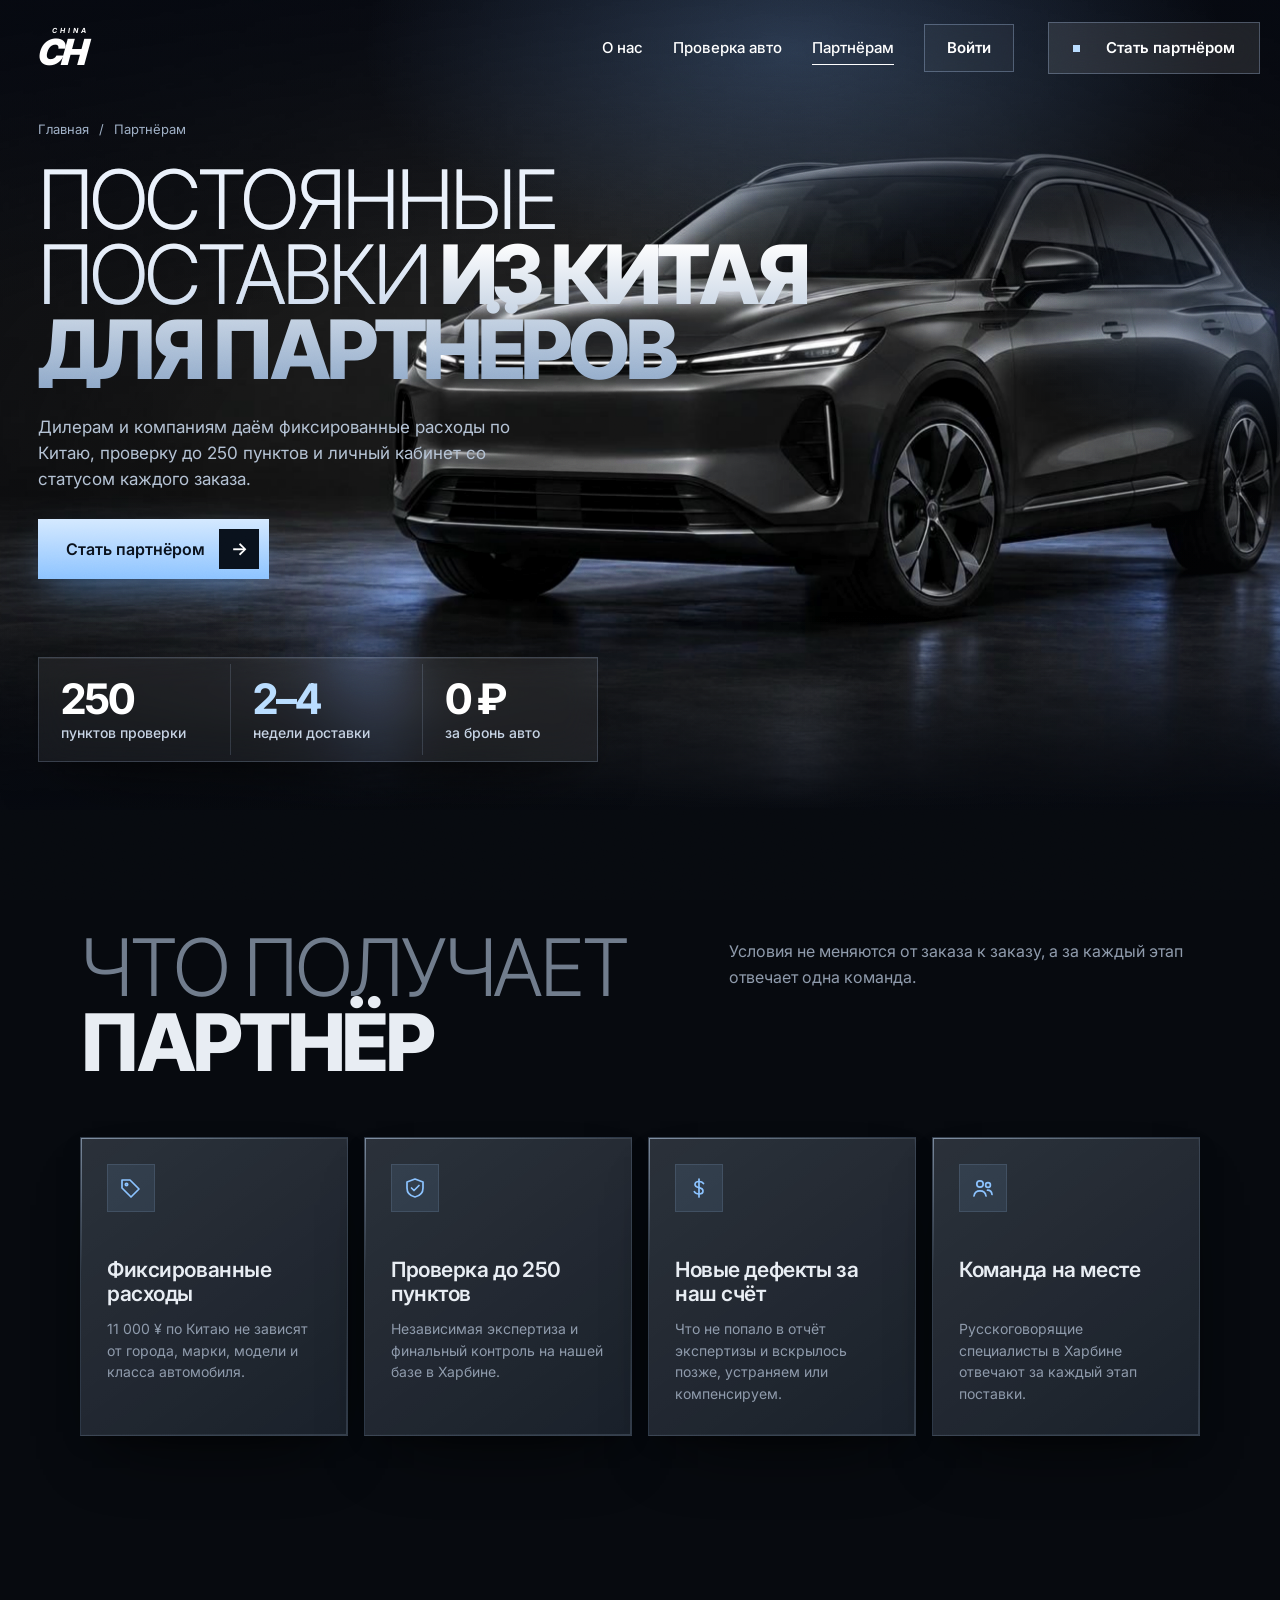
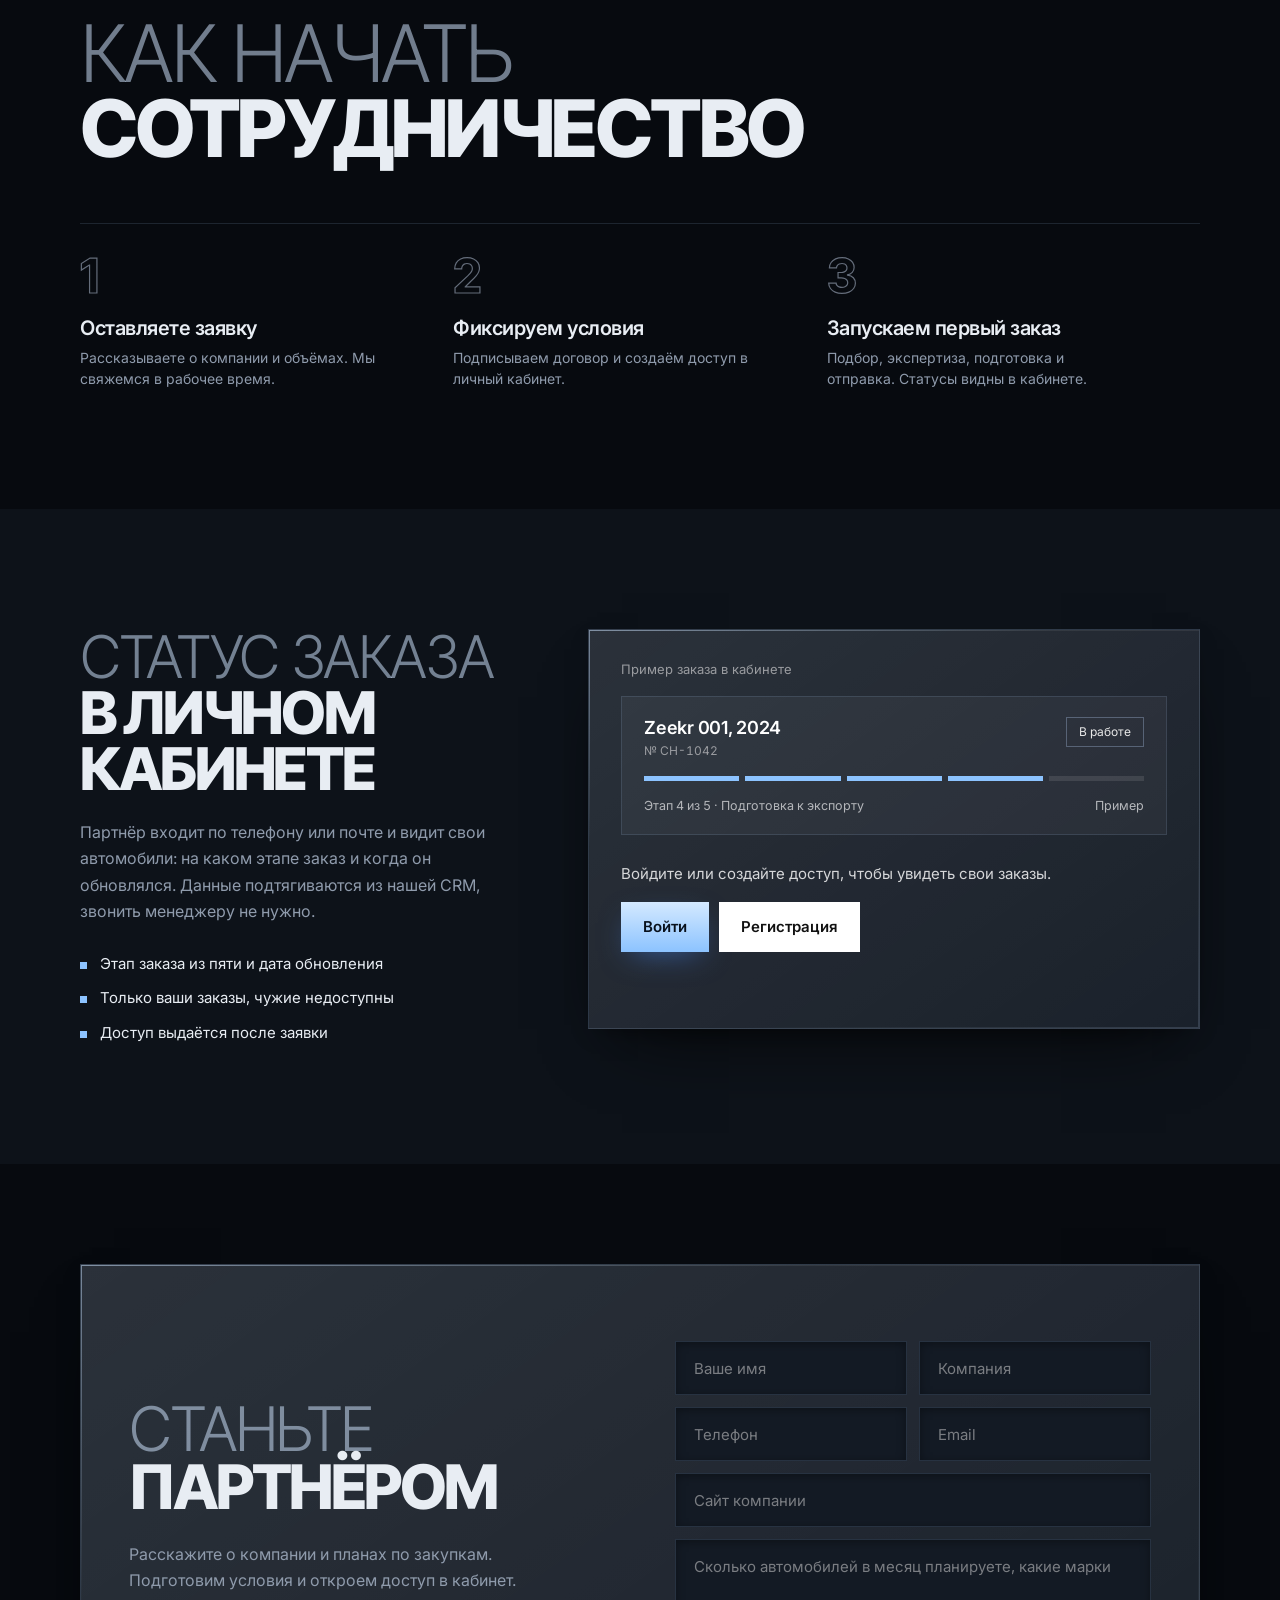
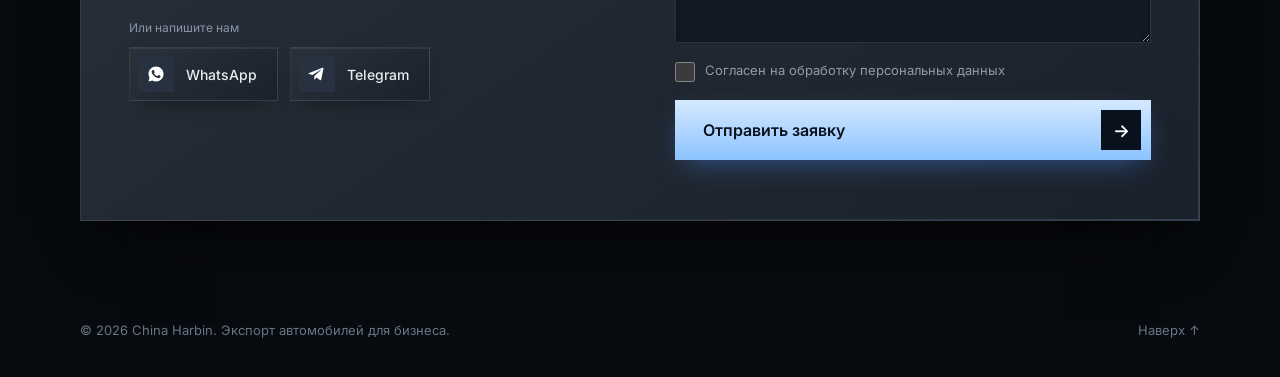
==== commit 9073da95: "Тёмный редизайн: холодная палитра, постеры этапов, колонны блока «Харбин», схема проверки на тёмной " ====
--- a/partners.html
+++ b/partners.html
@@ -3,14 +3,16 @@
 <head>
 <meta charset="utf-8">
 <meta name="viewport" content="width=device-width, initial-scale=1">
-<title>Партнёрам — China Harbin</title>
+<title>China Harbin Партнёрам</title>
 <meta name="description" content="Постоянные поставки автомобилей из Китая для дилеров и компаний: фиксированные расходы, проверка до 250 пунктов, личный кабинет со статусом заказов.">
 <link rel="preconnect" href="https://fonts.googleapis.com">
 <link rel="preconnect" href="https://fonts.gstatic.com" crossorigin>
-<link href="https://fonts.googleapis.com/css2?family=Inter:wght@400;500;600;700;800&display=swap&subset=cyrillic" rel="stylesheet">
-<link rel="stylesheet" href="style.css?v=4">
+<link href="https://fonts.googleapis.com/css2?family=Inter+Tight:wght@300;600;700;800&family=Inter:wght@400;500;600;700;800&display=swap&subset=cyrillic" rel="stylesheet">
+<link rel="stylesheet" href="style.css?v=5">
+<link rel="stylesheet" href="dark.css?v=5">
 </head>
 <body>
+
 
 <!-- ============ HEADER ============ -->
 <header class="header" id="top">
@@ -34,17 +36,16 @@
 <!-- ============ HERO ============ -->
 <section class="hero hero--sub">
   <div class="hero__bg">
-    <img src="img/hero-car.jpg" alt="" fetchpriority="high">
+    <img src="img/car-dark-cold.jpg" alt="" fetchpriority="high">
     <div class="hero__blur"></div>
   </div>
   <div class="wrap hero__in">
     <div class="hero__text">
       <nav class="crumbs" aria-label="Хлебные крошки"><a href="index.html">Главная</a><span aria-hidden="true">/</span><span aria-current="page">Партнёрам</span></nav>
-      <h1>Постоянные поставки из Китая для партнёров</h1>
+      <h1><span>Постоянные поставки</span> из&nbsp;Китая для&nbsp;партнёров</h1>
       <p class="lead">Дилерам и компаниям даём фиксированные расходы по Китаю, проверку до 250 пунктов и личный кабинет со статусом каждого заказа.</p>
       <div class="hero__cta">
         <a class="btn btn--accent btn--lg" href="#apply">Стать партнёром <span class="arrow">→</span></a>
-        <button class="btn btn--ghost" type="button" data-auth="login">Войти в кабинет</button>
       </div>
     </div>
     <div class="stats" aria-label="Коротко о поставках">
@@ -59,7 +60,7 @@
 <section class="sec" id="benefits">
   <div class="wrap">
     <div class="sec__head reveal">
-      <h2>Что получает партнёр</h2>
+      <h2><span>Что получает</span> партнёр</h2>
       <p class="muted">Условия не меняются от заказа к заказу, а за каждый этап отвечает одна команда.</p>
     </div>
     <ul class="adv">
@@ -90,7 +91,7 @@
 <!-- ============ КАК НАЧАТЬ ============ -->
 <section class="sec sec--tight" id="start">
   <div class="wrap">
-    <h2 class="reveal">Как начать сотрудничество</h2>
+    <h2 class="reveal"><span>Как начать</span> сотрудничество</h2>
     <ol class="start reveal">
       <li><b>1</b><h3>Оставляете заявку</h3><p>Рассказываете о компании и объёмах. Мы свяжемся в рабочее время.</p></li>
       <li><b>2</b><h3>Фиксируем условия</h3><p>Подписываем договор и создаём доступ в личный кабинет.</p></li>
@@ -103,7 +104,7 @@
 <section class="sec sec--grey" id="cabinet">
   <div class="wrap cab">
     <div class="cab__l reveal">
-      <h2>Статус заказа в личном кабинете</h2>
+      <h2><span>Статус заказа</span> в личном кабинете</h2>
       <p class="muted">Партнёр входит по телефону или почте и видит свои автомобили: на каком этапе заказ и когда он обновлялся. Данные подтягиваются из нашей CRM, звонить менеджеру не нужно.</p>
       <ul class="cab__ul">
         <li>Этап заказа из пяти и дата обновления</li>
@@ -158,7 +159,7 @@
     <div class="formbox formbox--p reveal">
       <div class="formbox__in">
         <div class="formbox__l">
-          <h2>Станьте партнёром</h2>
+          <h2><span>Станьте</span> партнёром</h2>
           <p>Расскажите о компании и планах по закупкам. Подготовим условия и откроем доступ в кабинет.</p>
           <small>Или напишите нам</small>
           <div class="msgs">
@@ -247,6 +248,7 @@
   </div>
 </dialog>
 
-<script src="partners.js?v=4"></script>
+<script src="partners.js?v=5"></script>
+<script src="fx.js?v=5"></script>
 </body>
 </html>
--- a/dark.css
+++ b/dark.css
@@ -0,0 +1,435 @@
+/* Холодная тёмная тема: графит с синим подтоном, матовое стекло, глубокие тени.
+   Светлые «студийные» кадры остаются серебристо-голубыми. Акцент — ледяной синий. */
+:root{
+  --bg:#070a0f; --surf:#0d1219; --surf2:#131a24; --grey:#0d1219; --dark:#131a24;
+  --ink:#e8edf3; --muted:#8f9bac; --line:rgba(160,195,240,.14);
+  --acc:#8cc3ff; --acc-l:#b9ddff; --acc-d:#2f6fd0; --navy:#09111c; --studio:#d9dee5;
+  --glass:linear-gradient(145deg,rgba(255,255,255,.10),rgba(255,255,255,.03));
+  --shadow:0 34px 70px -34px rgba(0,0,0,.85),0 8px 24px -12px rgba(0,0,0,.6),inset 0 1px 0 rgba(255,255,255,.07);
+  --disp:"Inter Tight",Inter,system-ui,-apple-system,"Segoe UI",Arial,sans-serif;
+  color-scheme:dark;
+}
+body{background:var(--bg) radial-gradient(1100px 620px at 85% -8%,rgba(70,125,210,.16),transparent 70%) no-repeat;color:var(--ink)}
+::selection{background:var(--acc);color:var(--navy)}
+
+/* типографика */
+h1,h2,.big,.stat b,.calc__tot,.level__n,.step__n,.logo__big{font-family:var(--disp)}
+h2{font-weight:800;text-transform:uppercase;letter-spacing:-.04em;line-height:.95;font-size:clamp(36px,5.4vw,72px);max-width:13em}
+.sec__head--slider h2{font-size:clamp(30px,4.2vw,56px);max-width:12em}
+.faq__l h2{font-size:clamp(34px,4.6vw,60px)}
+.formbox h2{font-size:clamp(34px,4.8vw,64px);max-width:9em;text-transform:uppercase}
+.b2b h2{font-size:clamp(34px,5vw,66px);max-width:13em;line-height:.96;text-shadow:none}
+.big,.calc__tot,.stat b{font-weight:700;letter-spacing:-.05em}
+.meta{font-size:11px;text-transform:uppercase;letter-spacing:.16em;color:var(--muted)}
+.meta i{background:var(--line)}
+.muted{color:var(--muted)}
+.level h3,.step__t,.card--gauge h3,.license h3,.glass b{font-family:var(--disp);letter-spacing:-.02em}
+
+/* кнопки */
+.btn--dark{background:var(--navy)}
+.btn--accent{background:linear-gradient(180deg,#d4e9ff,#8cc3ff);color:var(--navy);box-shadow:0 14px 34px -12px rgba(100,170,255,.55)}
+.btn--accent:hover{background:linear-gradient(180deg,#e2f0ff,#a3d0ff)}
+.btn--accent .arrow{background:var(--navy);color:#fff}
+.round{border-color:var(--line);color:var(--ink);background:var(--glass)}
+.round:hover{background:var(--acc);border-color:var(--acc);color:var(--navy)}
+[aria-expanded=true] .plus::before,[aria-expanded=true] .plus::after{background:var(--navy)}
+.ok__ic{color:var(--navy)}
+
+/* шапка и главный экран */
+.header{color:#0a111b}
+.hero{background:var(--studio);border-radius:0 0 48px 48px;box-shadow:0 40px 80px -40px rgba(0,0,0,.9)}
+.hero__bg img{filter:grayscale(1) sepia(.3) hue-rotate(178deg) saturate(1.2) contrast(1.05)}
+.hero h1{font-weight:800;text-transform:uppercase;letter-spacing:-.05em;line-height:.9;color:#0a111b}
+.hero h1 span{font-weight:300;color:#2f3b4b}
+.lead{color:#2a3646}
+.hero .btn--accent{background:var(--navy);color:#fff;box-shadow:0 18px 38px -14px rgba(5,12,24,.7)}
+.hero .btn--accent:hover{background:#142235}
+.hero .btn--accent .arrow{background:var(--acc);color:var(--navy)}
+.stats{background:rgba(9,15,24,.74);border:1px solid rgba(190,215,255,.2);box-shadow:var(--shadow)}
+.stat{border-left-color:rgba(190,215,255,.18);color:#fff}
+.stat b{color:#fff}
+.stat span{color:#c6d3e4}
+.stat--acc b{color:var(--acc-l)}
+
+@media (min-width:721px){
+  .hero{min-height:920px}
+  .hero__bg img{right:0;left:0;top:0;width:100%;height:100%;transform:scale(1.05);transform-origin:60% 60%;object-position:62% 64%}
+  .hero__bg::before{background:linear-gradient(180deg,rgba(217,222,229,.92) 0,rgba(217,222,229,.55) 32%,rgba(217,222,229,0) 55%),linear-gradient(90deg,rgba(217,222,229,.8),rgba(217,222,229,0) 45%)}
+  .hero__blur{display:none}
+  .hero__in{padding-top:130px}
+  .hero__text{max-width:none;margin-bottom:0}
+  .hero h1{font-size:clamp(52px,8.4vw,132px);max-width:8.4em}
+  .lead{max-width:360px;margin:24px 0 30px}
+  .hero__in{display:flex;flex-direction:column;justify-content:space-between;min-height:920px;padding-bottom:44px}
+  .stats{max-width:none;background:none;border:0;box-shadow:none;padding:0;gap:16px;backdrop-filter:none;-webkit-backdrop-filter:none}
+  .stat{background:rgba(9,15,24,.66);border:1px solid rgba(190,215,255,.22);border-radius:24px;padding:22px 28px;box-shadow:var(--shadow);backdrop-filter:blur(18px);-webkit-backdrop-filter:blur(18px)}
+}
+
+/* фото в одной холодной гамме */
+.photo img,.slide__img img,.steps__img img,.card--gauge img,.b2b__car,.license img{filter:grayscale(1) sepia(.3) hue-rotate(178deg) saturate(1.15) contrast(1.05)}
+.slide__img img{transition:transform .8s var(--ease),filter .6s}
+@media (hover:hover){.slide:hover .slide__img img{filter:none}}
+
+/* стеклянные плашки и карточки с тенями */
+.glass{background:var(--glass),rgba(10,16,26,.5);color:#fff;border:1px solid rgba(190,215,255,.2);box-shadow:var(--shadow);backdrop-filter:blur(20px);-webkit-backdrop-filter:blur(20px)}
+.glass span{color:#c6d3e4}
+.card,.license,.calc,.formbox,.step.is-open,.q.is-open,.msg{background:var(--glass),var(--surf2);border:1px solid var(--line);box-shadow:var(--shadow)}
+.card--gauge p{color:var(--muted)}
+.photo,.slide__img,.steps__img{box-shadow:var(--shadow)}
+
+/* проверка */
+.check{background:linear-gradient(180deg,var(--surf),#0a0f16)}
+.zh{color:rgba(150,190,255,.06)}
+.stage{background:var(--studio);border-radius:40px;overflow:hidden;--acc:var(--acc-d);box-shadow:var(--shadow)}
+.stage .hs__dot{background:rgba(255,255,255,.45)}
+.stage .hs:hover .hs__dot,.stage .hs.is-active .hs__dot{background:rgba(47,111,208,.2)}
+.hs.is-active .hs__dot{animation:pulse2 2.2s infinite}
+@keyframes pulse2{0%{box-shadow:0 0 0 0 rgba(47,111,208,.5)}100%{box-shadow:0 0 0 18px rgba(47,111,208,0)}}
+.infocard{background:var(--glass),rgba(9,15,24,.82);color:#fff;border:1px solid rgba(190,215,255,.2);backdrop-filter:blur(16px);-webkit-backdrop-filter:blur(16px);box-shadow:var(--shadow)}
+.infocard p{color:#b9c6d8}
+.bracket{bottom:22px}
+.bracket span{background:var(--studio);color:#35445a}
+.bracket b{color:var(--acc-d)}
+
+/* три уровня — вертикальные панели-постеры */
+.levels{gap:20px;margin-top:48px}
+.levels::before,.level__pt{display:none}
+.level,.level:first-child,.level:last-child{position:relative;display:flex;flex-direction:column;min-height:540px;padding:30px;border:1px solid var(--line);border-radius:30px;overflow:hidden;isolation:isolate;box-shadow:var(--shadow);background-color:#243447;background-blend-mode:luminosity;background-size:cover;background-position:center}
+.level::before{content:"";position:absolute;inset:0;z-index:-1;background:linear-gradient(180deg,rgba(7,10,15,.5) 0,rgba(7,10,15,.78) 45%,rgba(7,10,15,.95) 100%)}
+.level:nth-child(1){background-image:url(img/car-night.jpg)}
+.level:nth-child(2){background-image:url(img/gauge.jpg)}
+.level:nth-child(3){background-image:url(img/car-dark.jpg)}
+.level__n{margin-bottom:auto;font-size:clamp(64px,8vw,104px);color:transparent;-webkit-text-stroke:1.2px rgba(215,230,255,.4);font-weight:700}
+.level.is-on .level__n{color:var(--acc);-webkit-text-stroke:0}
+.level h3,.level p{min-height:0}
+.level h3{font-size:23px;margin-top:36px}
+.level p{color:#b3c0d2}
+.acc__btn{border-top-color:var(--line)}
+.plus{border-color:rgba(190,215,255,.3)}
+.plus::before,.plus::after{background:var(--ink)}
+
+/* этапы */
+.steps__list,.step{border-color:var(--line)}
+.step__n{color:transparent;-webkit-text-stroke:1.2px rgba(215,230,255,.3);font-weight:700}
+.step:hover .step__n{color:transparent;-webkit-text-stroke:1.2px rgba(215,230,255,.65)}
+.step.is-open .step__n,.step:not(.is-open):hover .step__n,.step:not(.is-open):focus-within .step__n{color:var(--acc);-webkit-text-stroke:0}
+.step::before{background:var(--glass),var(--surf2);box-shadow:var(--shadow)}
+.steps__img{background:var(--surf2)}
+.badge{background:rgba(9,15,24,.7);color:#fff;border:1px solid rgba(190,215,255,.22);backdrop-filter:blur(14px);-webkit-backdrop-filter:blur(14px)}
+.chip{border-color:rgba(190,215,255,.28)}
+
+/* карусель, B2B, расходы */
+.dots button{background:rgba(190,215,255,.25)}
+.b2b{background:var(--surf);border:1px solid var(--line);box-shadow:var(--shadow)}
+.b2b p{color:#aebbcc}
+.tl i{border-color:var(--muted)}
+.calc__in input{border-bottom-color:rgba(190,215,255,.35)}
+
+/* вопросы и форма */
+.q{border-top-color:var(--line)}
+.q.is-open{box-shadow:var(--shadow)}
+.formbox__l>p{color:var(--muted)}
+.formbox small{color:#8794a7}
+.msg{color:var(--ink)}
+.msg__i{background:#27313f}
+.field input{background:var(--surf2);color:var(--ink);border-color:var(--line);box-shadow:inset 0 2px 8px rgba(0,0,0,.35)}
+.field input:focus{box-shadow:0 0 0 4px rgba(140,195,255,.2)}
+.ok .btn--dark{background:#fff;color:#111}
+.footer{color:#6a7686}
+
+@media (max-width:1000px){
+  .level,.level:first-child,.level:last-child{padding:28px 26px;min-height:420px;border-bottom:1px solid var(--line)}
+  .levels{gap:16px}
+}
+@media (max-width:720px){
+  .hero{border-radius:0 0 32px 32px}
+  .hero h1{font-size:clamp(36px,11.2vw,60px)}
+  .stage{border-radius:26px}
+  .infocard{background:#0b121c;border:0;border-top:1px solid var(--line);border-radius:0;backdrop-filter:none;-webkit-backdrop-filter:none;box-shadow:none}
+  .stat{border-top-color:rgba(190,215,255,.18)}
+  .nav{color:var(--ink);background:#0b121c;border:1px solid var(--line);border-right:0}
+  .nav .nav__cta{background:#fff;color:#111}
+  .burger[aria-expanded=true] span{background:#fff}
+  .step__n{font-size:46px}
+  .level,.level:first-child,.level:last-child{min-height:380px;padding:24px 22px}
+  .b2b{border-radius:36px}
+}
+@media (min-width:721px){.hero__text{margin-bottom:48px}}
+
+/* ============ v3: кинематографичный главный экран и глубина ============ */
+body::after{content:"";position:fixed;inset:0;z-index:60;pointer-events:none;opacity:.07;mix-blend-mode:overlay;background-image:url("data:image/svg+xml;utf8,<svg xmlns='http://www.w3.org/2000/svg' width='180' height='180'><filter id='n'><feTurbulence type='fractalNoise' baseFrequency='.9' numOctaves='2' stitchTiles='stitch'/></filter><rect width='100%' height='100%' filter='url(%23n)'/></svg>")}
+h2{font-size:clamp(40px,6.2vw,92px)}
+h2 span{font-weight:300;color:rgba(200,220,245,.55)}
+.sec__head--slider h2{font-size:clamp(30px,4.2vw,56px)}
+.faq__l h2{font-size:clamp(34px,4.6vw,60px)}
+.formbox h2{font-size:clamp(34px,4.8vw,64px)}
+.b2b h2{font-size:clamp(34px,5vw,66px)}
+
+.header{color:#fff}
+.header .btn--dark{background:rgba(255,255,255,.1);border:1px solid rgba(190,215,255,.28);backdrop-filter:blur(14px);-webkit-backdrop-filter:blur(14px)}
+.burger span{background:#fff}
+.hero{background:#050810;border-radius:0;box-shadow:none}
+.hero__bg img{filter:brightness(.96) contrast(1.04)}
+.hero__bg::before{display:block;background:radial-gradient(ellipse 85% 70% at 50% 58%,transparent 40%,rgba(5,8,16,.78) 100%),linear-gradient(180deg,rgba(5,8,16,.75) 0,rgba(5,8,16,0) 38%),linear-gradient(0deg,#070a0f 0,rgba(7,10,15,0) 24%)}
+.hero h1{background:linear-gradient(180deg,#fff 35%,#8fa9c9);-webkit-background-clip:text;background-clip:text;-webkit-text-fill-color:transparent;color:transparent;text-shadow:none}
+.hero h1 span{-webkit-text-fill-color:rgba(214,228,248,.5);color:rgba(214,228,248,.5)}
+.lead{color:#b4c2d4}
+.hero .btn--accent{background:linear-gradient(180deg,#d4e9ff,#8cc3ff);color:var(--navy);box-shadow:0 16px 40px -12px rgba(100,170,255,.55)}
+.hero .btn--accent:hover{background:linear-gradient(180deg,#e2f0ff,#a3d0ff)}
+.hero .btn--accent .arrow{background:var(--navy);color:#fff}
+.stats{background:rgba(255,255,255,.06);border:1px solid rgba(190,215,255,.2);box-shadow:var(--shadow);backdrop-filter:blur(18px);-webkit-backdrop-filter:blur(18px)}
+.stat{border-left-color:rgba(190,215,255,.16)}
+
+@media (min-width:721px){
+  .hero{min-height:max(860px,100svh)}
+  .hero__bg img{right:0;left:0;top:0;width:100%;height:100%;object-fit:cover;object-position:50% 58%;transform:scale(1.05);transform-origin:50% 60%}
+  .hero__in{min-height:max(860px,100svh);padding-top:120px;padding-bottom:48px;display:flex;flex-direction:column;justify-content:space-between}
+  .hero h1{font-size:clamp(46px,6.4vw,100px);max-width:11.2em;line-height:.92}
+  .hero__text{margin:0}
+  .hero__bottom{display:flex;justify-content:space-between;align-items:flex-end;gap:40px}
+  .hero__cta{max-width:380px}
+  .lead{margin:0 0 26px}
+  .stats{display:flex;width:min(600px,100%);max-width:none;padding:6px 0;border-radius:26px;background:rgba(255,255,255,.06);box-shadow:var(--shadow)}
+  .stat{background:none;border:0;border-left:1px solid rgba(190,215,255,.16);border-radius:0;box-shadow:none;backdrop-filter:none;-webkit-backdrop-filter:none;padding:14px 22px;flex-direction:column;align-items:flex-start;gap:4px}
+  .stat:first-child{border-left:0}
+  .stat b{font-size:42px}
+  .stat span{white-space:normal}
+}
+@media (max-width:720px){
+  .hero{background:var(--bg);border-radius:0}
+  .hero__bg::before{display:none}
+  .hero h1{font-size:clamp(36px,11.2vw,60px)}
+  .hero__bottom{display:block}
+  .hero__cta{margin-bottom:24px}
+  .lead{color:#b4c2d4}
+  .stats{border-radius:24px}
+  .stat{border-top-color:rgba(190,215,255,.16);color:#fff}
+}
+
+/* панели проверки: светлеют при наведении */
+.level::before{transition:opacity .45s var(--ease)}
+.level:hover::before{opacity:.72}
+.level{min-height:600px}
+@media (max-width:1000px){.level,.level:first-child,.level:last-child{min-height:420px}}
+@media (max-width:720px){.level,.level:first-child,.level:last-child{min-height:380px}}
+
+/* ============ v3: этапы поставки — раскрывающиеся постеры ============ */
+.posters{display:flex;gap:14px;height:660px;margin-top:56px}
+.poster{position:relative;flex:1 1 0;min-width:0;display:flex;flex-direction:column;justify-content:flex-end;overflow:hidden;isolation:isolate;border:1px solid var(--line);border-radius:30px;box-shadow:var(--shadow);background-color:#243447;background-image:var(--img);background-size:cover;background-position:var(--pos);background-blend-mode:luminosity;transition:flex-grow .65s var(--ease),border-color .4s}
+.poster::before{content:"";position:absolute;inset:0;z-index:-1;background:linear-gradient(180deg,rgba(7,10,15,.28) 0,rgba(7,10,15,.66) 52%,rgba(7,10,15,.95) 100%);transition:opacity .5s}
+.poster.is-open{flex-grow:3.4;border-color:rgba(160,195,240,.32)}
+.poster:not(.is-open):hover::before{opacity:.7}
+.poster__head{position:static;display:flex;flex-direction:column;align-items:flex-start;gap:10px;width:100%;padding:28px;text-align:left}
+.poster__n{position:absolute;left:26px;top:22px;font-family:var(--disp);font-weight:700;font-size:clamp(52px,5.4vw,84px);letter-spacing:-.05em;line-height:1;color:transparent;-webkit-text-stroke:1.2px rgba(215,230,255,.42);transition:color .4s}
+.poster.is-open .poster__n{color:var(--acc);-webkit-text-stroke:0}
+.poster__t{font-family:var(--disp);font-weight:600;font-size:15px;letter-spacing:-.01em;line-height:1.2}
+.poster__tag{font-size:12px;letter-spacing:.06em;text-transform:uppercase;color:var(--muted)}
+.poster__tag:empty{display:none}
+.poster__body{display:none;padding:0 28px 30px;max-width:30em}
+.poster__body p{font-size:15px;line-height:1.6;color:#c3cedd}
+.poster__body .chip{margin-top:18px}
+.poster.is-open .poster__body{display:block;animation:posterIn .6s var(--ease) .15s both}
+.poster.is-open .poster__t{font-size:clamp(22px,2.2vw,30px)}
+@keyframes posterIn{from{opacity:0;transform:translateY(12px)}to{opacity:1;transform:none}}
+@media (min-width:901px){
+  .poster:not(.is-open) .poster__head{align-items:flex-start;height:100%;justify-content:flex-end}
+  .poster:not(.is-open) .poster__t{writing-mode:vertical-rl;transform:rotate(180deg);align-self:flex-start;max-height:300px;white-space:normal}
+  .poster:not(.is-open) .poster__tag{display:none}
+}
+@media (max-width:900px){
+  .posters{flex-direction:column;height:auto;gap:12px;margin-top:40px}
+  .poster{flex:none;min-height:104px;border-radius:24px;justify-content:center;transition:min-height .5s var(--ease)}
+  .poster.is-open{min-height:380px;justify-content:flex-end}
+  .poster__head{padding:22px 22px 22px 96px;min-height:104px;justify-content:center}
+  .poster.is-open .poster__head{min-height:0;padding:96px 22px 14px}
+  .poster__n{left:22px;top:50%;transform:translateY(-50%);font-size:46px}
+  .poster.is-open .poster__n{top:22px;transform:none}
+  .poster__t{font-size:17px}
+  .poster.is-open .poster__t{font-size:22px}
+  .poster__body{padding:0 22px 24px}
+}
+
+/* ============ страница «Партнёрам» ============ */
+.btn--ghost{background:rgba(255,255,255,.04);color:var(--ink);border:1px solid rgba(190,215,255,.3);backdrop-filter:blur(10px);-webkit-backdrop-filter:blur(10px)}
+.btn--ghost:hover{background:rgba(255,255,255,.12);color:#fff}
+.header .btn--ghost{color:#fff}
+.crumbs{color:#9fb0c6}
+.crumbs a:hover{color:var(--acc-l)}
+.hero--sub h1{max-width:11em}
+.hero--sub .hero__cta{max-width:none}
+.hero--sub .lead{max-width:480px}
+@media (min-width:721px){
+  .hero--sub,.hero--sub .hero__in{min-height:max(740px,90svh)}
+  .hero--sub .hero__bg img{object-position:74% 56%}
+  .hero--sub .hero__text{margin-bottom:40px}
+  .hero--sub .stats{width:min(560px,100%)}
+}
+.adv__c{background:var(--glass),var(--surf2);border:1px solid var(--line);box-shadow:var(--shadow)}
+.adv__ic{background:rgba(140,195,255,.1);border:1px solid var(--line);color:var(--acc)}
+.start{border-top-color:var(--line)}
+.start b{font-family:var(--disp);font-weight:700;color:transparent;-webkit-text-stroke:1.2px rgba(215,230,255,.45)}
+.cab__l h2{font-size:clamp(34px,4.6vw,60px);max-width:10em}
+.cab__panel{background:var(--glass),var(--surf2);border:1px solid var(--line);box-shadow:var(--shadow)}
+.cab__ul li::before{background:var(--acc)}
+.mini{border-color:var(--line)}
+.mini:hover{background:var(--acc);color:var(--navy)}
+.ord{background:rgba(255,255,255,.045);border:1px solid var(--line)}
+.ord__chip{border-color:rgba(190,215,255,.3)}
+.ord__chip.is-final{background:var(--acc);border-color:var(--acc);color:var(--navy)}
+.prog i{background:rgba(255,255,255,.1)}
+.prog i.on{background:var(--acc)}
+.field textarea{background:var(--surf2);color:var(--ink);border-color:var(--line);box-shadow:inset 0 2px 8px rgba(0,0,0,.35)}
+.field textarea:focus{border-color:var(--acc);box-shadow:0 0 0 4px rgba(140,195,255,.2)}
+.field.err input,.field.err textarea{border-color:#ff7a6b}
+.field em,.fchk em{color:#ff8a7a}
+.chk{color:var(--muted)}
+.chk input{accent-color:#8cc3ff}
+.form-err{background:rgba(255,122,107,.1);border:1px solid rgba(255,122,107,.3);color:#ffb0a5}
+.dlg{background:var(--glass),var(--surf2);border:1px solid var(--line);box-shadow:0 50px 100px -30px rgba(0,0,0,.9)}
+.dlg::backdrop{background:rgba(3,6,10,.72);backdrop-filter:blur(6px)}
+.dlg__x:hover{background:rgba(255,255,255,.08)}
+.tabs{background:rgba(255,255,255,.06)}
+.tabs button[aria-selected=true]{background:rgba(255,255,255,.14);color:#fff;box-shadow:none}
+.demo-note{background:rgba(255,255,255,.05);border:1px solid var(--line);color:var(--muted)}
+.pw__t:hover{color:#fff}
+.link{color:var(--acc-l)}
+@media (max-width:720px){
+  .hero--sub .hero__text{margin-bottom:28px}
+}
+.hero--sub h1{margin-bottom:26px}
+.adv__ic{margin-bottom:34px}
+.adv__c{justify-content:flex-start}
+@media (max-width:1000px){.adv__ic{margin-bottom:10px}}
+h1,h2{overflow-wrap:break-word}
+@media (max-width:720px){
+  h2{font-size:clamp(28px,8vw,44px)}
+  .hero h1,.hero--sub h1{font-size:clamp(32px,9.4vw,56px)}
+  .sec__head--slider h2,.faq__l h2,.formbox h2,.cab__l h2{font-size:clamp(28px,8vw,40px)}
+  .b2b h2{font-size:clamp(28px,8vw,44px)}
+}
+
+/* ============ v4: свет, глубина, постеры «Контент», тёплый акцент ============ */
+:root{--warm:#ff8a4c}
+
+/* свет сверху на главном кадре */
+.hero__bg::after{content:"";position:absolute;inset:0;z-index:1;pointer-events:none;background:radial-gradient(ellipse 48% 40% at 62% 6%,rgba(130,185,255,.24),transparent 70%)}
+
+/* светящаяся кромка на стеклянных объектах */
+.card,.calc,.formbox,.adv__c,.cab__panel,.dlg,.q.is-open,.stage{position:relative}
+.poster::after,.level::after,.card::after,.calc::after,.formbox::after,.adv__c::after,.cab__panel::after,.stage::after,.slide__img::after{content:"";position:absolute;inset:0;border-radius:inherit;padding:1px;pointer-events:none;z-index:3;background:linear-gradient(155deg,rgba(200,225,255,.5),rgba(200,225,255,0) 32%,rgba(200,225,255,0) 68%,rgba(200,225,255,.16));-webkit-mask:linear-gradient(#000 0 0) content-box,linear-gradient(#000 0 0);-webkit-mask-composite:xor;mask-composite:exclude}
+.slide__img{position:relative}
+
+/* водяные знаки разделов */
+#about,#costs{position:relative;overflow:hidden}
+#about::before,#costs::before{position:absolute;right:-2%;top:36px;z-index:0;pointer-events:none;font:800 clamp(110px,21vw,300px)/1 var(--disp);letter-spacing:-.05em;color:transparent;-webkit-text-stroke:1px rgba(160,195,240,.09);white-space:nowrap}
+#about::before{content:"ХАРБИН"}
+#costs::before{content:"РАСХОДЫ"}
+#about>.wrap,#costs>.wrap{position:relative;z-index:1}
+.card--time{background:radial-gradient(120% 90% at 0% 0%,rgba(110,170,255,.16),transparent 60%),var(--glass),var(--surf2)}
+.card--time .big{background:linear-gradient(180deg,#fff,#8fa9c9);-webkit-background-clip:text;background-clip:text;-webkit-text-fill-color:transparent}
+.card--time .big small{-webkit-text-fill-color:var(--acc)}
+
+/* «Контент»: крупные постеры с подписью на кадре */
+.slide{flex-basis:520px;position:relative}
+.slide__img{height:560px;border-radius:30px;box-shadow:var(--shadow)}
+.slide__img::before{content:"";position:absolute;inset:0;z-index:2;background:linear-gradient(180deg,rgba(7,10,15,0) 38%,rgba(7,10,15,.92) 100%);pointer-events:none}
+.slide h4,.slide p{position:absolute;left:26px;right:26px;z-index:4;margin:0}
+.slide h4{bottom:58px;font-family:var(--disp);font-size:22px;font-weight:600;letter-spacing:-.02em;line-height:1.15;color:#fff}
+.slide p{bottom:26px;font-size:12px;letter-spacing:.08em;text-transform:uppercase;color:#aebdd0}
+@media (max-width:720px){.slide{flex-basis:80vw}.slide__img{height:420px}.slide h4{font-size:19px;bottom:54px}}
+
+/* тёплый акцент — как свет фар, только точечно */
+.b2b em,.acc-t,.chip i{color:var(--warm)!important}
+
+/* появление при загрузке и «разъезд» букв заголовков */
+@keyframes rise{from{opacity:0;transform:translateY(20px)}to{opacity:1;transform:none}}
+.hero h1{animation:rise 1.1s var(--ease) both}
+.hero .lead{animation:rise 1.1s var(--ease) .18s both}
+.hero .btn--lg{animation:rise 1.1s var(--ease) .32s both}
+.hero .stats{animation:rise 1.1s var(--ease) .46s both}
+.js .reveal h2{letter-spacing:-.005em;transition:letter-spacing 1.6s var(--ease)}
+.js .reveal.in h2{letter-spacing:-.04em}
+
+/* свет от фар на главном кадре — приглушённый */
+.hero__bg::after{background:radial-gradient(ellipse 28% 24% at 97% 40%,rgba(110,170,255,.14),transparent 70%),radial-gradient(ellipse 48% 40% at 62% 6%,rgba(130,185,255,.24),transparent 70%)}
+
+/* ============ блок 03 «Проверка»: тёмный силуэт, машина целиком, подпись по наведению ============ */
+.stage{aspect-ratio:16/9;background:#0b1119;border:1px solid var(--line);box-shadow:var(--shadow)}
+.stage>img{object-fit:contain;object-position:50% 50%;transform:none;-webkit-mask-image:none;mask-image:none;filter:none}
+.stage::before{content:"";position:absolute;inset:0;z-index:1;pointer-events:none;background:radial-gradient(ellipse 70% 60% at 50% 55%,transparent 55%,rgba(7,10,15,.7) 100%)}
+.guide{display:none}
+.bracket span{background:#0b1119;color:#9fb0c6}
+.bracket{border-color:rgba(190,215,255,.25)}
+@media (hover:hover) and (min-width:721px){
+  .infocard{opacity:0;transform:translateY(8px);pointer-events:none;transition:opacity .35s var(--ease),transform .35s var(--ease);left:4%;top:8%;width:min(26%,300px);z-index:6}
+  .stage.is-hover .infocard{opacity:1;transform:none}
+}
+
+/* схема проверки: другой кадр (car-dark), точки и линии под него */
+.stage{background:#141414}
+.stage::before{background:radial-gradient(ellipse 75% 65% at 55% 55%,transparent 60%,rgba(7,10,15,.55) 100%)}
+.bracket span{background:#151617;color:#a9b4c3}
+.hs[data-id=engine] .hs__line--down{height:70px}.hs[data-id=engine]{--ly:70px}
+.hs[data-id=ecu] .hs__line--up,.hs[data-id=salon] .hs__line--up{height:60px}.hs[data-id=ecu],.hs[data-id=salon]{--ly:60px}
+.hs[data-id=paint] .hs__line--down{height:90px}.hs[data-id=paint]{--ly:90px}
+.hs[data-id=crash] .hs__line--down{height:80px}.hs[data-id=crash]{--ly:80px}
+.stage .hs__dot{background:rgba(255,255,255,.55)}
+
+/* block 03 mobile: точки по новой машине (car-dark) */
+@media (max-width:720px){
+  .stage .hs[data-id=engine]{left:52%;top:21.4cqw}
+  .stage .hs[data-id=ecu]{left:62%;top:17.4cqw}
+  .stage .hs[data-id=salon]{left:71%;top:15.2cqw}
+  .stage .hs[data-id=paint]{left:85%;top:25.3cqw}
+  .stage .hs[data-id=crash]{left:48%;top:33.7cqw}
+}
+
+/* квадратная форма: без скруглений (круглые только точки-хотспоты на схеме) */
+:root{--r:0}
+*,*::before,*::after{border-radius:0!important}
+.hs,.hs__dot,.hs__dot::after{border-radius:50%!important}
+
+/* цветные фото: убран ч/б фильтр и монохромный блендинг */
+.hero__bg img,.photo img,.slide__img img,.steps__img img,.card--gauge img,.b2b__car,.license img{filter:saturate(.9) contrast(1.04)!important}
+.level,.poster{background-blend-mode:normal!important}
+
+/* акцент в тексте: холодный синий вместо оранжевого */
+:root{--warm:#8cc3ff}
+.b2b em,.acc-t,.chip i{color:#8cc3ff!important}
+
+/* блок 02: колонны с текстом прямо на фото */
+.cols{display:grid;grid-template-columns:repeat(4,1fr);gap:16px;align-items:start}
+.col{position:relative;display:flex;flex-direction:column;justify-content:flex-end;min-height:560px;padding:26px;overflow:hidden;isolation:isolate;border:1px solid var(--line);box-shadow:var(--shadow);background:#0d1219 var(--img) var(--pos)/cover no-repeat}
+.col:nth-child(even){margin-top:48px}
+.col::before{content:"";position:absolute;inset:0;z-index:-1;background:linear-gradient(180deg,rgba(7,10,15,.35) 0,rgba(7,10,15,0) 30%,rgba(7,10,15,.55) 55%,rgba(7,10,15,.94) 100%),linear-gradient(180deg,rgba(60,110,190,.16),rgba(60,110,190,.16));transition:opacity .5s}
+.col:hover::before{opacity:.8}
+.col__n{position:absolute;top:22px;left:26px;font:700 56px/1 var(--disp);letter-spacing:-.04em;color:transparent;-webkit-text-stroke:1px rgba(232,237,243,.6)}
+.col h3{font-family:var(--disp);font-size:clamp(20px,1.7vw,26px);font-weight:600;letter-spacing:-.02em;line-height:1.12;margin-bottom:12px;color:#fff}
+.col p{font-size:14px;line-height:1.55;color:#c3cedc}
+.col .big{font-size:clamp(44px,4.4vw,64px);color:#fff;-webkit-text-fill-color:#fff;background:none;margin-bottom:14px}
+.col .big small{-webkit-text-fill-color:var(--acc)}
+.col__t{transition:transform .5s var(--ease)}
+.col:hover .col__t{transform:translateY(-6px)}
+.col__doc{position:absolute;top:96px;left:26px;width:46%;max-width:170px;border:1px solid var(--line);box-shadow:0 20px 40px -14px rgba(0,0,0,.7)}
+@media (max-width:1000px){.cols{grid-template-columns:repeat(2,1fr)}.col{min-height:460px}}
+@media (max-width:560px){.cols{grid-template-columns:1fr}.col,.col:nth-child(even){min-height:420px;margin-top:0}}
+
+/* карточки «как в играх»: в покое затемнены тенью, при наведении тень исчезает */
+@media (hover:hover){
+  .col,.poster,.level{filter:brightness(.66) saturate(.8);transition:filter .45s ease,border-color .3s,transform .5s var(--ease)}
+  .js .level.reveal{transition:filter .45s ease,opacity .8s var(--ease),transform .8s var(--ease)}
+  .col:hover,.poster:hover,.poster.is-open,.level:hover{filter:none}
+  .col:hover,.poster:hover{transform:translateY(-4px)}
+  .col:nth-child(even):hover{transform:translateY(-4px)}
+}
+
+/* холодные акценты вместо тёплых: пульс точек, тени кнопок и фокус полей */
+.hs:hover .hs__dot,.hs.is-active .hs__dot{background:rgba(120,175,255,.22)}
+@keyframes pulse{0%{box-shadow:0 0 0 0 rgba(120,175,255,.5)}100%{box-shadow:0 0 0 18px rgba(120,175,255,0)}}
+.btn--accent{box-shadow:0 10px 30px -10px rgba(70,130,230,.6)}
+.field input:focus,.field textarea:focus{box-shadow:0 0 0 4px rgba(120,175,255,.14)}
+
+/* блок 03: машина на первой карточке заметнее */
+.level:nth-child(1){background-image:url(img/car-front.jpg);background-position:35% 30%}
+.level::before{background:linear-gradient(180deg,rgba(7,10,15,.12) 0,rgba(7,10,15,.45) 38%,rgba(7,10,15,.92) 72%,rgba(7,10,15,.97) 100%)}
+.level:hover::before{opacity:.55}
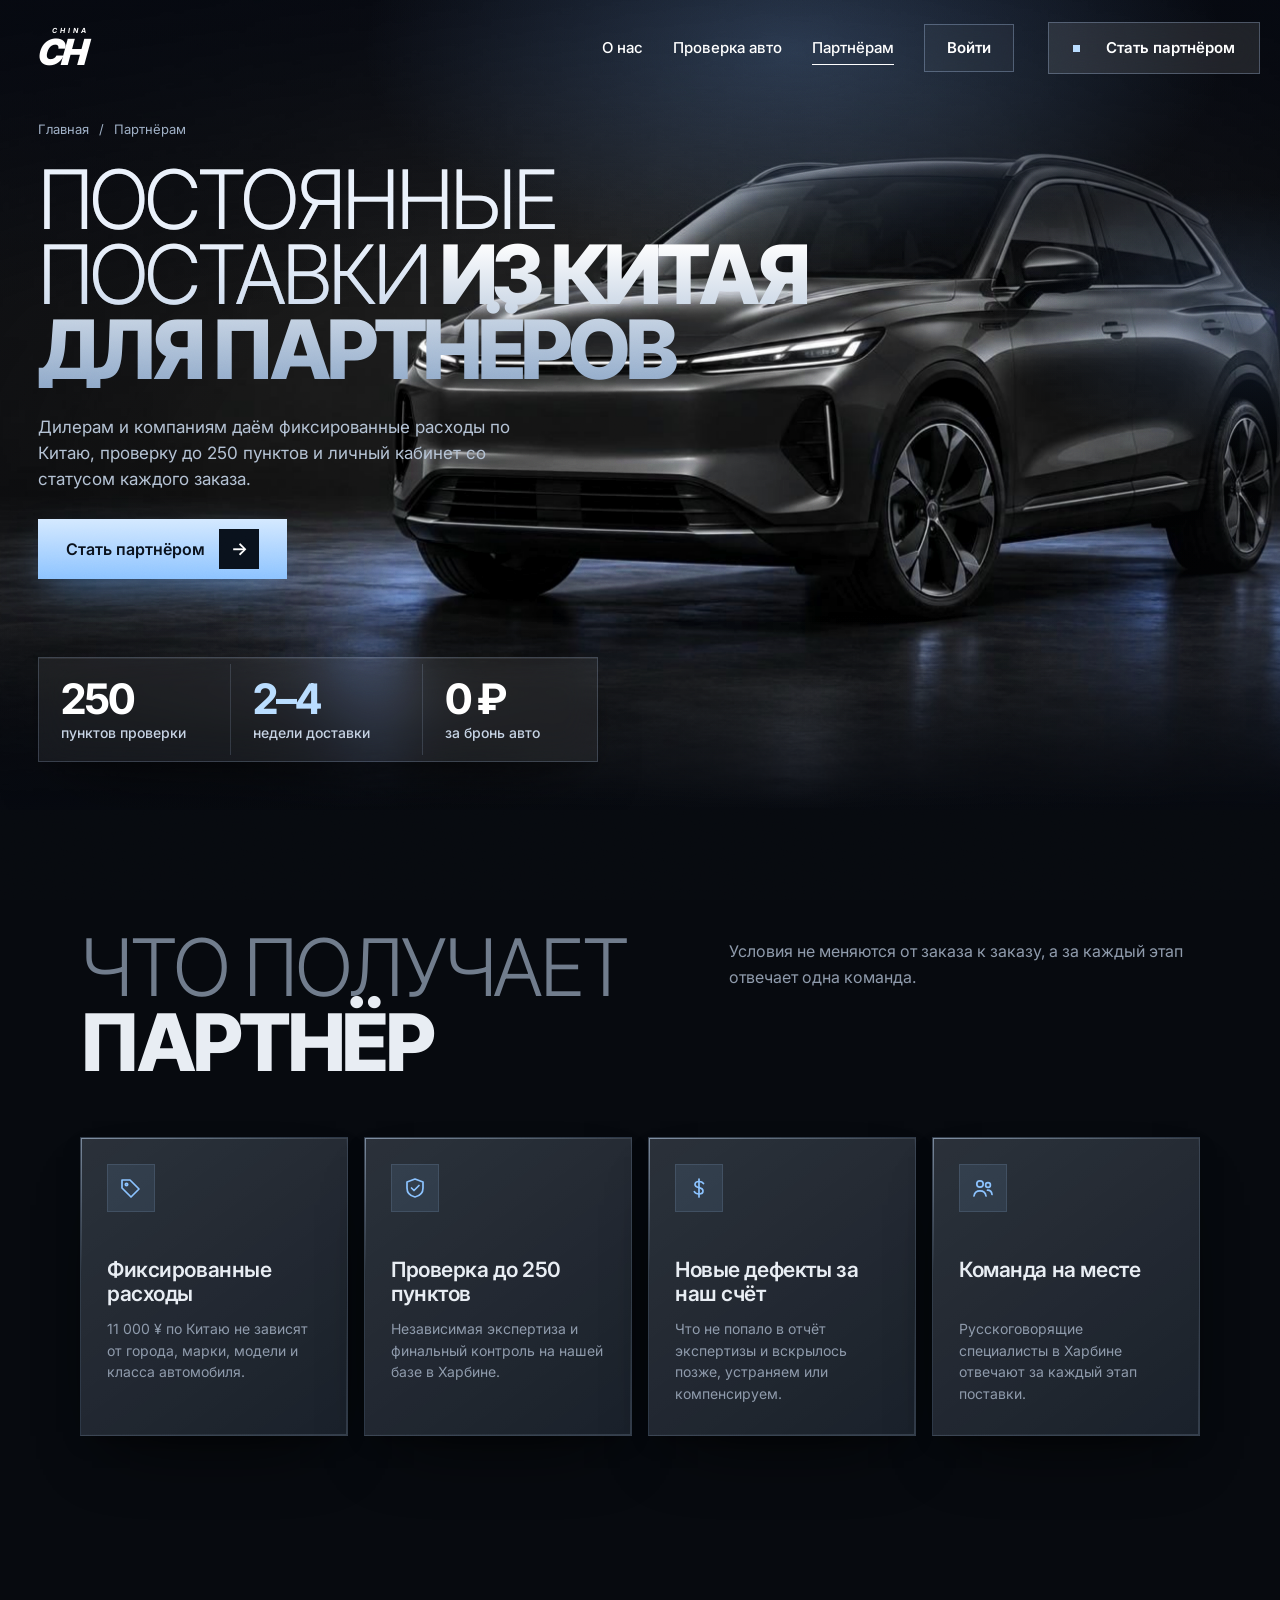
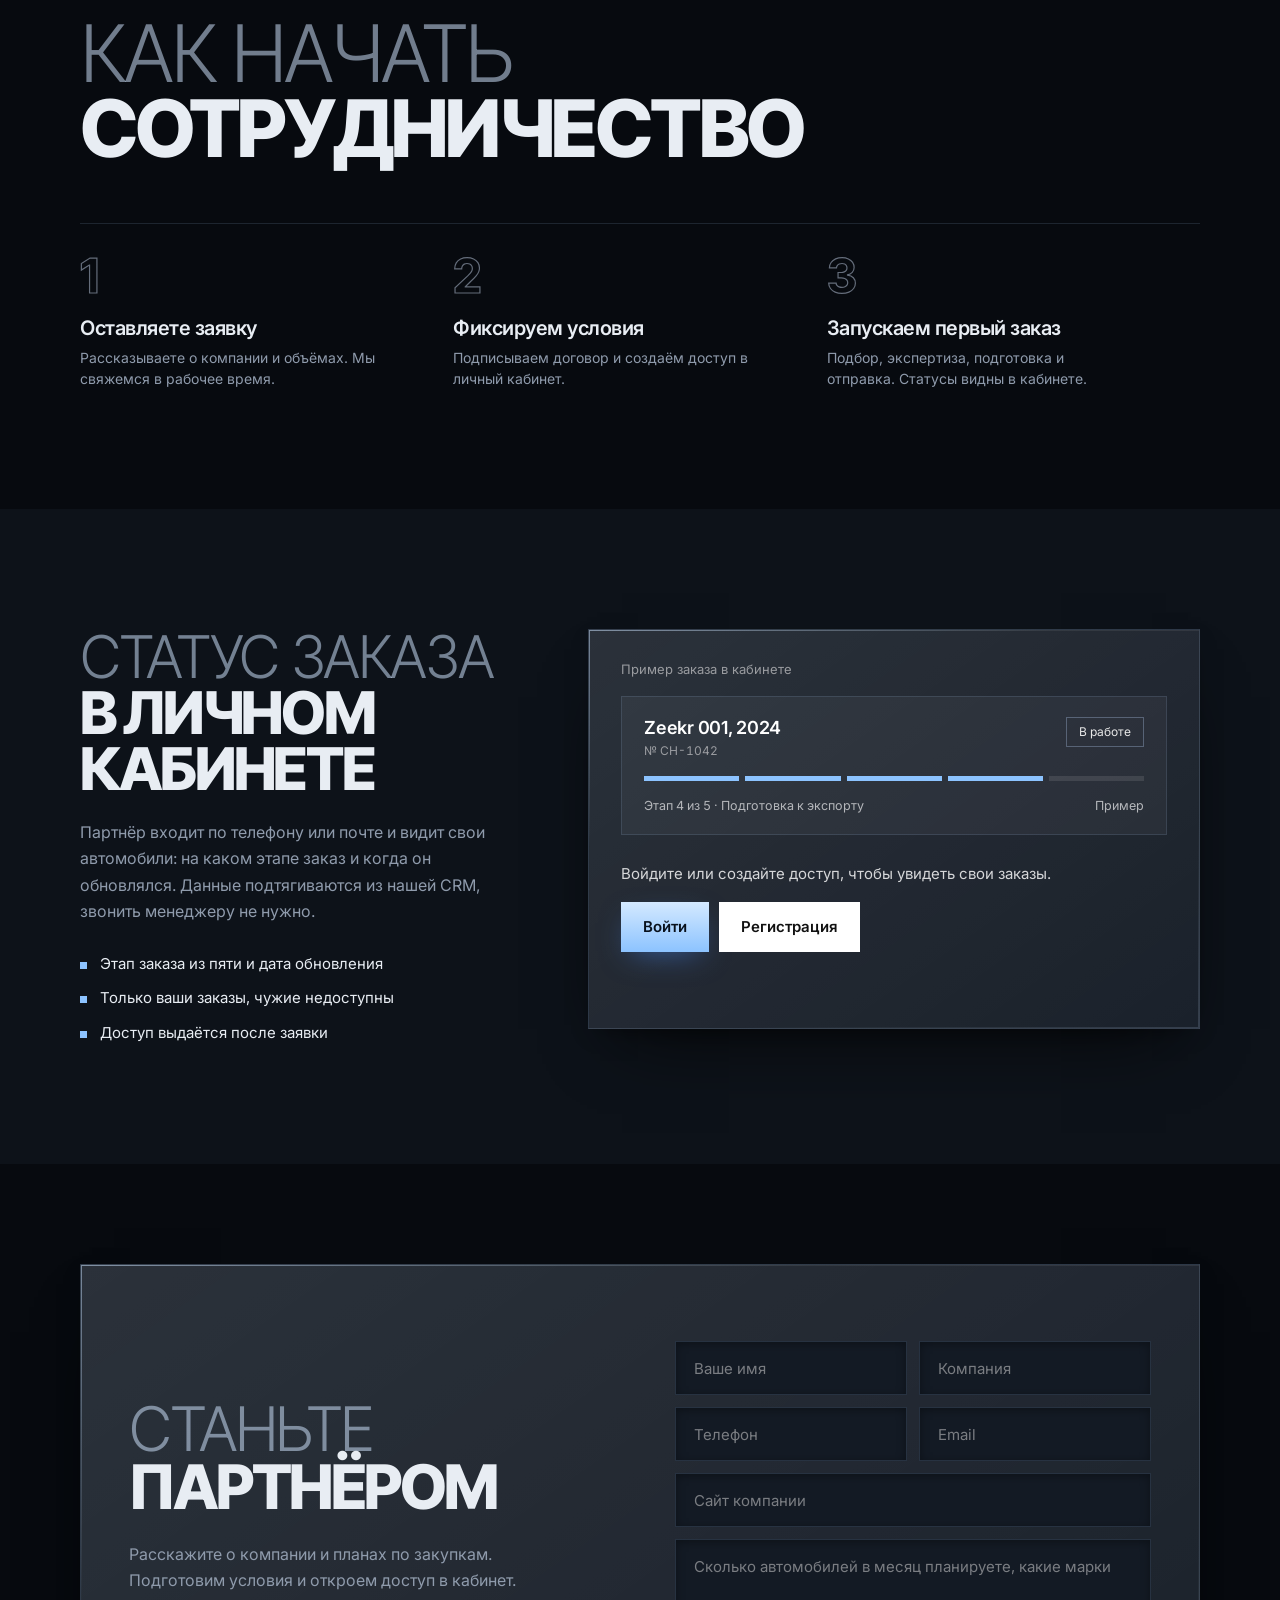
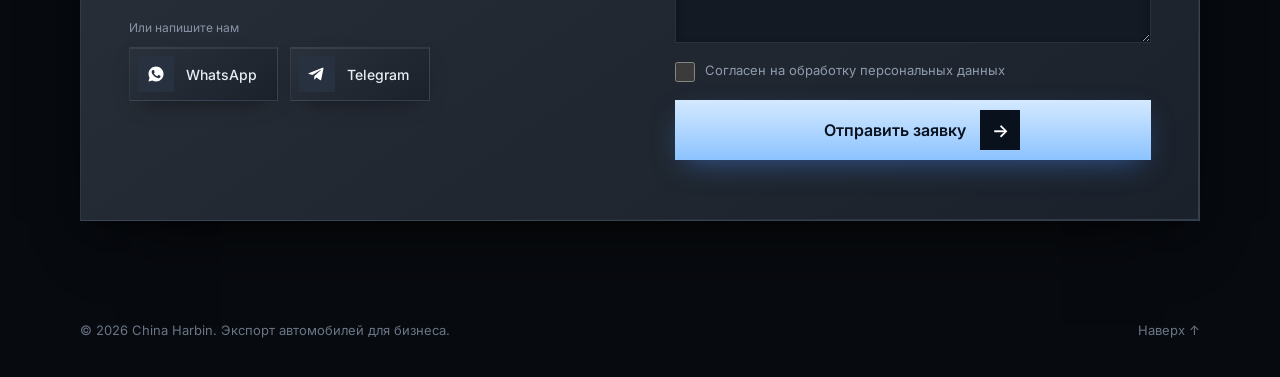
==== commit bf295321: "Обновить версию кэша файлов до v=7 Co-Authored-By: Claude Sonnet 5.5 <noreply@anthropic.com> Claude-" ====
--- a/partners.html
+++ b/partners.html
@@ -8,8 +8,8 @@
 <link rel="preconnect" href="https://fonts.googleapis.com">
 <link rel="preconnect" href="https://fonts.gstatic.com" crossorigin>
 <link href="https://fonts.googleapis.com/css2?family=Inter+Tight:wght@300;600;700;800&family=Inter:wght@400;500;600;700;800&display=swap&subset=cyrillic" rel="stylesheet">
-<link rel="stylesheet" href="style.css?v=5">
-<link rel="stylesheet" href="dark.css?v=5">
+<link rel="stylesheet" href="style.css?v=7">
+<link rel="stylesheet" href="dark.css?v=7">
 </head>
 <body>
 
@@ -248,7 +248,7 @@
   </div>
 </dialog>
 
-<script src="partners.js?v=5"></script>
-<script src="fx.js?v=5"></script>
+<script src="partners.js?v=7"></script>
+<script src="fx.js?v=7"></script>
 </body>
 </html>
--- a/dark.css
+++ b/dark.css
@@ -433,3 +433,75 @@
 .level:nth-child(1){background-image:url(img/car-front.jpg);background-position:35% 30%}
 .level::before{background:linear-gradient(180deg,rgba(7,10,15,.12) 0,rgba(7,10,15,.45) 38%,rgba(7,10,15,.92) 72%,rgba(7,10,15,.97) 100%)}
 .level:hover::before{opacity:.55}
+
+/* «15 – 20 минут»: «минут» отдельной строкой под цифрами, тот же шрифт и цвет, чуть крупнее */
+.col--time .big{display:block;white-space:nowrap}
+.col--time .big small{display:block;margin-top:.06em;font-size:.44em;font-weight:inherit;letter-spacing:inherit;line-height:1;color:#fff;-webkit-text-fill-color:#fff}
+
+/* подписи точек и карточка на схеме: чуть крупнее (только десктоп) */
+@media (min-width:721px){
+  .hs__label{font-size:14.5px;padding:5px 12px;border-radius:7px}
+  .infocard{width:min(28%,340px);padding:20px 22px}
+  .infocard b{font-size:17px;margin-bottom:8px}
+  .infocard p{font-size:15px;line-height:1.55}
+}
+
+/* таймлайн «расходы»: точки снова круглые */
+.tl i{border-radius:50%!important}
+
+/* телефон: карточка с описанием точки снова под картинкой (раньше обрезалась из-за aspect-ratio:16/9) */
+@media (max-width:720px){
+  .stage{aspect-ratio:auto;height:auto}
+  .stage>img{aspect-ratio:16/9;height:auto}
+  .infocard{opacity:1;transform:none;pointer-events:auto}
+}
+
+/* блок 02: номера через opacity, а не rgba (перенос из локальной версии) */
+/* прозрачность через opacity, а не rgba: иначе у «4» просвечивают наложения контуров шрифта */
+.col__n{-webkit-text-stroke:0;color:#e8edf3;opacity:.24;transition:color .4s ease,opacity .4s ease,text-shadow .4s ease}
+.col:hover .col__n{color:var(--acc);opacity:1;text-shadow:0 0 28px rgba(120,175,255,.55)}
+
+/* этапы: плавное растягивание карточек (только десктоп с наведением) */
+@media (hover:hover){
+  .poster{transition:flex-grow .65s var(--ease),min-height .5s var(--ease),filter .45s ease,border-color .3s,transform .5s var(--ease)}
+}
+
+/* три уровня проверки: в покое темнее, при наведении (на телефоне: у карточки в центре экрана) светлеют */
+.level::before{background:linear-gradient(180deg,rgba(7,10,15,.52) 0,rgba(7,10,15,.72) 38%,rgba(7,10,15,.94) 72%,rgba(7,10,15,.98) 100%)}
+@media (hover:hover){
+  .level{filter:brightness(.4) saturate(.7)}
+  .level:hover{filter:none}
+  .level:hover::before{opacity:.6}
+}
+@media (hover:none){
+  .level{filter:brightness(.4) saturate(.7)}
+  .level.is-on{filter:none}
+  .js .level.reveal,.level{transition:filter .45s ease,opacity .8s var(--ease),transform .8s var(--ease)}
+}
+
+/* подписи точек и карточка на схеме: чуть крупнее (только десктоп) */
+@media (min-width:721px){
+  .hs__label{font-size:14.5px;padding:5px 12px;border-radius:7px}
+  .infocard{width:min(28%,340px);padding:20px 22px}
+  .infocard b{font-size:17px;margin-bottom:8px}
+  .infocard p{font-size:15px;line-height:1.55}
+}
+
+
+/* этапы: плавный переход между свёрнутой и открытой карточкой */
+.poster__body{display:block;max-height:0;overflow:hidden;opacity:0;padding-top:0;padding-bottom:0;transition:max-height .6s var(--ease),opacity .4s ease,padding .6s var(--ease)}
+.poster.is-open .poster__body{max-height:320px;opacity:1;padding-bottom:28px;animation:none;transition:max-height .6s var(--ease) .1s,opacity .5s ease .2s,padding .6s var(--ease) .1s}
+@keyframes titleOpen{from{opacity:0;transform:translateY(6px)}to{opacity:1;transform:none}}
+@keyframes titleClose{from{opacity:0}to{opacity:1}}
+.poster.is-open .poster__t,.poster.is-open .poster__tag{animation:titleOpen .5s var(--ease) .15s both}
+.poster:not(.is-open) .poster__t{animation:titleClose .35s ease both}
+.poster__n{transition:color .4s,-webkit-text-stroke-width .4s,-webkit-text-stroke-color .4s}
+
+/* большая кнопка: текст по центру, когда стрелки нет */
+.btn--lg{justify-content:center}
+
+/* кнопка в шапке: текст по центру */
+.nav__cta{justify-content:center;text-align:center}
+
+/* кнопка на первом экране: текст по центру (симметричные отступы, стрелки нет) */
+.hero .btn--lg{padding-left:28px;padding-right:28px;justify-content:center;text-align:center}
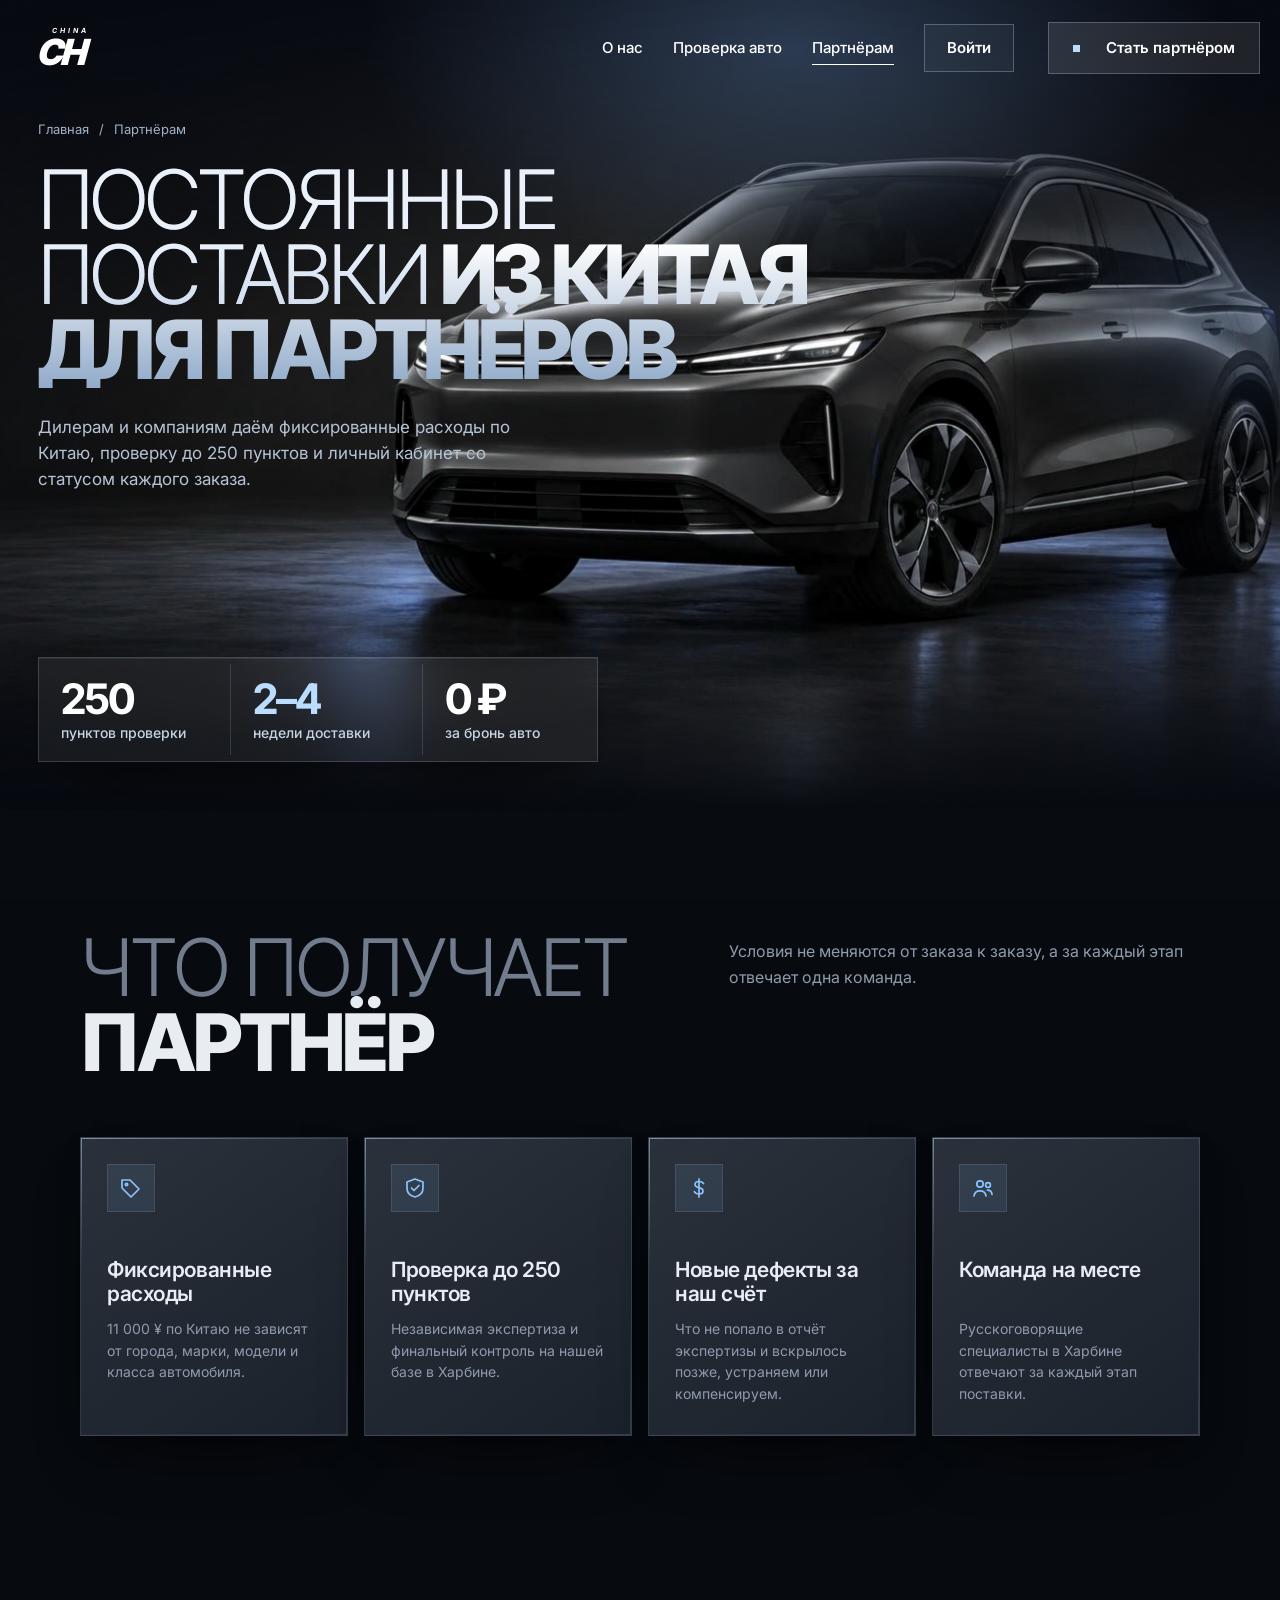
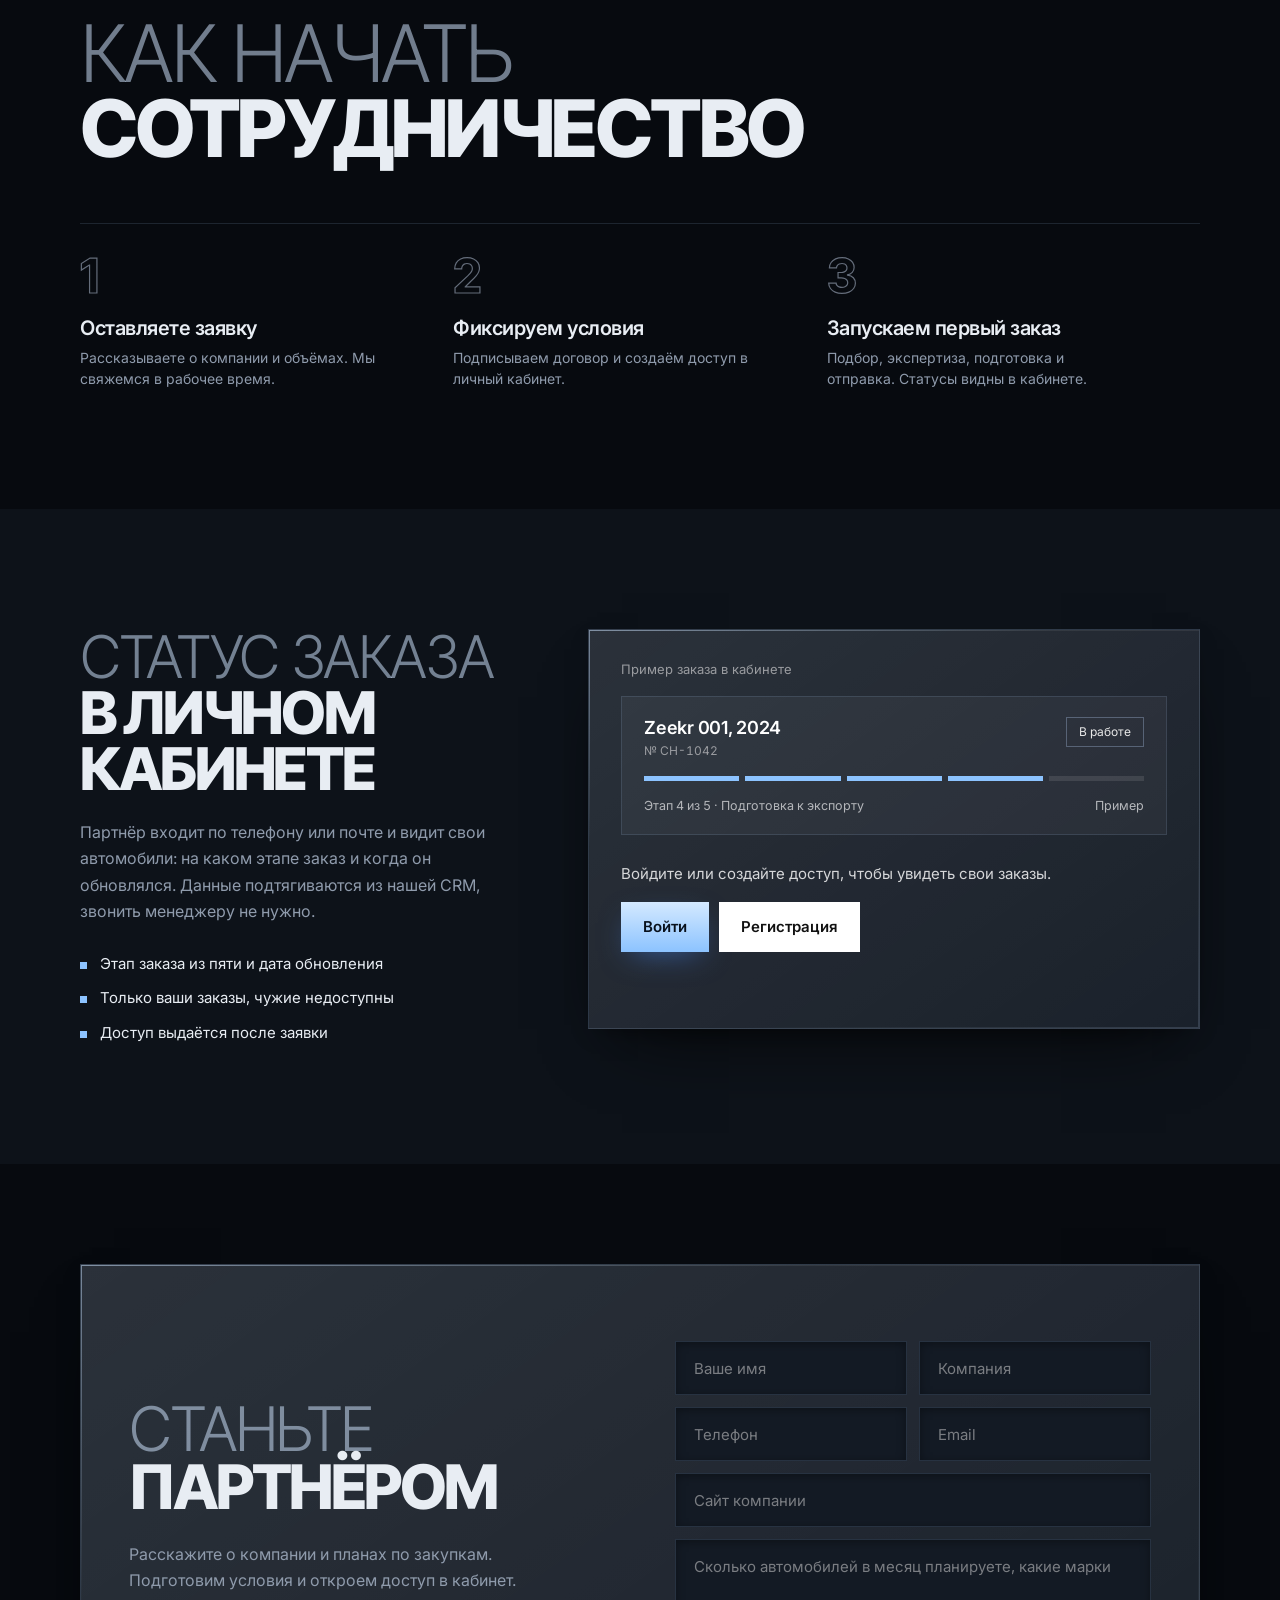
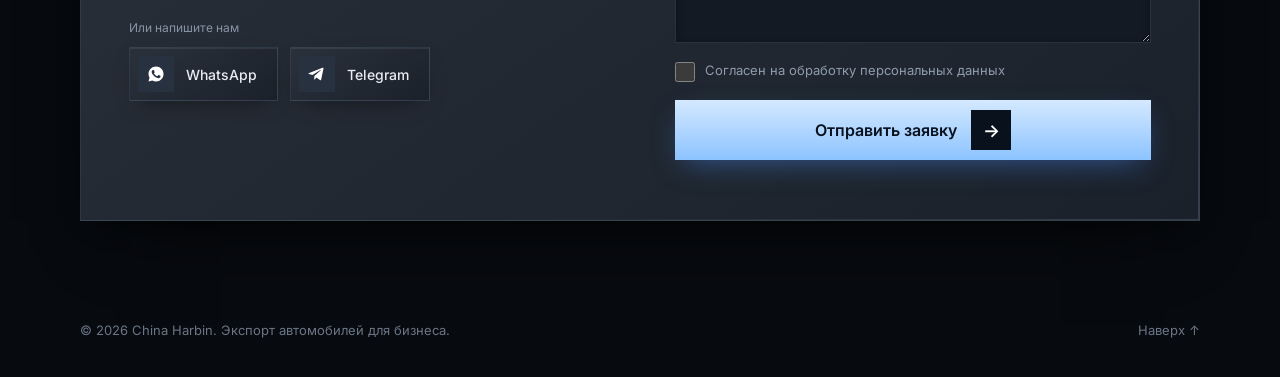
==== commit 0eb121b1: "Партнёрам: убрать кнопку «Стать партнёром» на первом экране Co-Authored-By: Claude Sonnet 5.5 <norep" ====
--- a/partners.html
+++ b/partners.html
@@ -44,9 +44,6 @@
       <nav class="crumbs" aria-label="Хлебные крошки"><a href="index.html">Главная</a><span aria-hidden="true">/</span><span aria-current="page">Партнёрам</span></nav>
       <h1><span>Постоянные поставки</span> из&nbsp;Китая для&nbsp;партнёров</h1>
       <p class="lead">Дилерам и компаниям даём фиксированные расходы по Китаю, проверку до 250 пунктов и личный кабинет со статусом каждого заказа.</p>
-      <div class="hero__cta">
-        <a class="btn btn--accent btn--lg" href="#apply">Стать партнёром <span class="arrow">→</span></a>
-      </div>
     </div>
     <div class="stats" aria-label="Коротко о поставках">
       <div class="stat"><b>250</b><span>пунктов проверки</span></div>
--- a/dark.css
+++ b/dark.css
@@ -1,17 +1,16 @@
 /* Холодная тёмная тема: графит с синим подтоном, матовое стекло, глубокие тени.
    Светлые «студийные» кадры остаются серебристо-голубыми. Акцент — ледяной синий. */
 :root{
-  --bg:#070a0f; --surf:#0d1219; --surf2:#131a24; --grey:#0d1219; --dark:#131a24;
-  --ink:#e8edf3; --muted:#8f9bac; --line:rgba(160,195,240,.14);
-  --acc:#8cc3ff; --acc-l:#b9ddff; --acc-d:#2f6fd0; --navy:#09111c; --studio:#d9dee5;
-  --glass:linear-gradient(145deg,rgba(255,255,255,.10),rgba(255,255,255,.03));
-  --shadow:0 34px 70px -34px rgba(0,0,0,.85),0 8px 24px -12px rgba(0,0,0,.6),inset 0 1px 0 rgba(255,255,255,.07);
-  --disp:"Inter Tight",Inter,system-ui,-apple-system,"Segoe UI",Arial,sans-serif;
-  color-scheme:dark;
+--bg:#070a0f; --surf:#0d1219; --surf2:#131a24; --grey:#0d1219; --dark:#131a24;
+--ink:#e8edf3; --muted:#8f9bac; --line:rgba(160,195,240,.14);
+--acc:#8cc3ff; --acc-l:#b9ddff; --acc-d:#2f6fd0; --navy:#09111c; --studio:#d9dee5;
+--glass:linear-gradient(145deg,rgba(255,255,255,.10),rgba(255,255,255,.03));
+--shadow:0 34px 70px -34px rgba(0,0,0,.85),0 8px 24px -12px rgba(0,0,0,.6),inset 0 1px 0 rgba(255,255,255,.07);
+--disp:"Inter Tight",Inter,system-ui,-apple-system,"Segoe UI",Arial,sans-serif;
+color-scheme:dark;
 }
 body{background:var(--bg) radial-gradient(1100px 620px at 85% -8%,rgba(70,125,210,.16),transparent 70%) no-repeat;color:var(--ink)}
 ::selection{background:var(--acc);color:var(--navy)}
-
 /* типографика */
 h1,h2,.big,.stat b,.calc__tot,.level__n,.step__n,.logo__big{font-family:var(--disp)}
 h2{font-weight:800;text-transform:uppercase;letter-spacing:-.04em;line-height:.95;font-size:clamp(36px,5.4vw,72px);max-width:13em}
@@ -24,7 +23,6 @@
 .meta i{background:var(--line)}
 .muted{color:var(--muted)}
 .level h3,.step__t,.card--gauge h3,.license h3,.glass b{font-family:var(--disp);letter-spacing:-.02em}
-
 /* кнопки */
 .btn--dark{background:var(--navy)}
 .btn--accent{background:linear-gradient(180deg,#d4e9ff,#8cc3ff);color:var(--navy);box-shadow:0 14px 34px -12px rgba(100,170,255,.55)}
@@ -34,7 +32,6 @@
 .round:hover{background:var(--acc);border-color:var(--acc);color:var(--navy)}
 [aria-expanded=true] .plus::before,[aria-expanded=true] .plus::after{background:var(--navy)}
 .ok__ic{color:var(--navy)}
-
 /* шапка и главный экран */
 .header{color:#0a111b}
 .hero{background:var(--studio);border-radius:0 0 48px 48px;box-shadow:0 40px 80px -40px rgba(0,0,0,.9)}
@@ -50,33 +47,29 @@
 .stat b{color:#fff}
 .stat span{color:#c6d3e4}
 .stat--acc b{color:var(--acc-l)}
-
-@media (min-width:721px){
-  .hero{min-height:920px}
-  .hero__bg img{right:0;left:0;top:0;width:100%;height:100%;transform:scale(1.05);transform-origin:60% 60%;object-position:62% 64%}
-  .hero__bg::before{background:linear-gradient(180deg,rgba(217,222,229,.92) 0,rgba(217,222,229,.55) 32%,rgba(217,222,229,0) 55%),linear-gradient(90deg,rgba(217,222,229,.8),rgba(217,222,229,0) 45%)}
-  .hero__blur{display:none}
-  .hero__in{padding-top:130px}
-  .hero__text{max-width:none;margin-bottom:0}
-  .hero h1{font-size:clamp(52px,8.4vw,132px);max-width:8.4em}
-  .lead{max-width:360px;margin:24px 0 30px}
-  .hero__in{display:flex;flex-direction:column;justify-content:space-between;min-height:920px;padding-bottom:44px}
-  .stats{max-width:none;background:none;border:0;box-shadow:none;padding:0;gap:16px;backdrop-filter:none;-webkit-backdrop-filter:none}
-  .stat{background:rgba(9,15,24,.66);border:1px solid rgba(190,215,255,.22);border-radius:24px;padding:22px 28px;box-shadow:var(--shadow);backdrop-filter:blur(18px);-webkit-backdrop-filter:blur(18px)}
-}
-
+@media (min-width:721px){
+.hero{min-height:920px}
+.hero__bg img{right:0;left:0;top:0;width:100%;height:100%;transform:scale(1.05);transform-origin:60% 60%;object-position:62% 64%}
+.hero__bg::before{background:linear-gradient(180deg,rgba(217,222,229,.92) 0,rgba(217,222,229,.55) 32%,rgba(217,222,229,0) 55%),linear-gradient(90deg,rgba(217,222,229,.8),rgba(217,222,229,0) 45%)}
+.hero__blur{display:none}
+.hero__in{padding-top:130px}
+.hero__text{max-width:none;margin-bottom:0}
+.hero h1{font-size:clamp(52px,8.4vw,132px);max-width:8.4em}
+.lead{max-width:360px;margin:24px 0 30px}
+.hero__in{display:flex;flex-direction:column;justify-content:space-between;min-height:920px;padding-bottom:44px}
+.stats{max-width:none;background:none;border:0;box-shadow:none;padding:0;gap:16px;backdrop-filter:none;-webkit-backdrop-filter:none}
+.stat{background:rgba(9,15,24,.66);border:1px solid rgba(190,215,255,.22);border-radius:24px;padding:22px 28px;box-shadow:var(--shadow);backdrop-filter:blur(18px);-webkit-backdrop-filter:blur(18px)}
+}
 /* фото в одной холодной гамме */
 .photo img,.slide__img img,.steps__img img,.card--gauge img,.b2b__car,.license img{filter:grayscale(1) sepia(.3) hue-rotate(178deg) saturate(1.15) contrast(1.05)}
 .slide__img img{transition:transform .8s var(--ease),filter .6s}
 @media (hover:hover){.slide:hover .slide__img img{filter:none}}
-
 /* стеклянные плашки и карточки с тенями */
 .glass{background:var(--glass),rgba(10,16,26,.5);color:#fff;border:1px solid rgba(190,215,255,.2);box-shadow:var(--shadow);backdrop-filter:blur(20px);-webkit-backdrop-filter:blur(20px)}
 .glass span{color:#c6d3e4}
 .card,.license,.calc,.formbox,.step.is-open,.q.is-open,.msg{background:var(--glass),var(--surf2);border:1px solid var(--line);box-shadow:var(--shadow)}
 .card--gauge p{color:var(--muted)}
 .photo,.slide__img,.steps__img{box-shadow:var(--shadow)}
-
 /* проверка */
 .check{background:linear-gradient(180deg,var(--surf),#0a0f16)}
 .zh{color:rgba(150,190,255,.06)}
@@ -90,7 +83,6 @@
 .bracket{bottom:22px}
 .bracket span{background:var(--studio);color:#35445a}
 .bracket b{color:var(--acc-d)}
-
 /* три уровня — вертикальные панели-постеры */
 .levels{gap:20px;margin-top:48px}
 .levels::before,.level__pt{display:none}
@@ -107,7 +99,6 @@
 .acc__btn{border-top-color:var(--line)}
 .plus{border-color:rgba(190,215,255,.3)}
 .plus::before,.plus::after{background:var(--ink)}
-
 /* этапы */
 .steps__list,.step{border-color:var(--line)}
 .step__n{color:transparent;-webkit-text-stroke:1.2px rgba(215,230,255,.3);font-weight:700}
@@ -117,14 +108,12 @@
 .steps__img{background:var(--surf2)}
 .badge{background:rgba(9,15,24,.7);color:#fff;border:1px solid rgba(190,215,255,.22);backdrop-filter:blur(14px);-webkit-backdrop-filter:blur(14px)}
 .chip{border-color:rgba(190,215,255,.28)}
-
 /* карусель, B2B, расходы */
 .dots button{background:rgba(190,215,255,.25)}
 .b2b{background:var(--surf);border:1px solid var(--line);box-shadow:var(--shadow)}
 .b2b p{color:#aebbcc}
 .tl i{border-color:var(--muted)}
 .calc__in input{border-bottom-color:rgba(190,215,255,.35)}
-
 /* вопросы и форма */
 .q{border-top-color:var(--line)}
 .q.is-open{box-shadow:var(--shadow)}
@@ -136,26 +125,24 @@
 .field input:focus{box-shadow:0 0 0 4px rgba(140,195,255,.2)}
 .ok .btn--dark{background:#fff;color:#111}
 .footer{color:#6a7686}
-
 @media (max-width:1000px){
-  .level,.level:first-child,.level:last-child{padding:28px 26px;min-height:420px;border-bottom:1px solid var(--line)}
-  .levels{gap:16px}
-}
-@media (max-width:720px){
-  .hero{border-radius:0 0 32px 32px}
-  .hero h1{font-size:clamp(36px,11.2vw,60px)}
-  .stage{border-radius:26px}
-  .infocard{background:#0b121c;border:0;border-top:1px solid var(--line);border-radius:0;backdrop-filter:none;-webkit-backdrop-filter:none;box-shadow:none}
-  .stat{border-top-color:rgba(190,215,255,.18)}
-  .nav{color:var(--ink);background:#0b121c;border:1px solid var(--line);border-right:0}
-  .nav .nav__cta{background:#fff;color:#111}
-  .burger[aria-expanded=true] span{background:#fff}
-  .step__n{font-size:46px}
-  .level,.level:first-child,.level:last-child{min-height:380px;padding:24px 22px}
-  .b2b{border-radius:36px}
+.level,.level:first-child,.level:last-child{padding:28px 26px;min-height:420px;border-bottom:1px solid var(--line)}
+.levels{gap:16px}
+}
+@media (max-width:720px){
+.hero{border-radius:0 0 32px 32px}
+.hero h1{font-size:clamp(36px,11.2vw,60px)}
+.stage{border-radius:26px}
+.infocard{background:#0b121c;border:0;border-top:1px solid var(--line);border-radius:0;backdrop-filter:none;-webkit-backdrop-filter:none;box-shadow:none}
+.stat{border-top-color:rgba(190,215,255,.18)}
+.nav{color:var(--ink);background:#0b121c;border:1px solid var(--line);border-right:0}
+.nav .nav__cta{background:#fff;color:#111}
+.burger[aria-expanded=true] span{background:#fff}
+.step__n{font-size:46px}
+.level,.level:first-child,.level:last-child{min-height:380px;padding:24px 22px}
+.b2b{border-radius:36px}
 }
 @media (min-width:721px){.hero__text{margin-bottom:48px}}
-
 /* ============ v3: кинематографичный главный экран и глубина ============ */
 body::after{content:"";position:fixed;inset:0;z-index:60;pointer-events:none;opacity:.07;mix-blend-mode:overlay;background-image:url("data:image/svg+xml;utf8,<svg xmlns='http://www.w3.org/2000/svg' width='180' height='180'><filter id='n'><feTurbulence type='fractalNoise' baseFrequency='.9' numOctaves='2' stitchTiles='stitch'/></filter><rect width='100%' height='100%' filter='url(%23n)'/></svg>")}
 h2{font-size:clamp(40px,6.2vw,92px)}
@@ -164,7 +151,6 @@
 .faq__l h2{font-size:clamp(34px,4.6vw,60px)}
 .formbox h2{font-size:clamp(34px,4.8vw,64px)}
 .b2b h2{font-size:clamp(34px,5vw,66px)}
-
 .header{color:#fff}
 .header .btn--dark{background:rgba(255,255,255,.1);border:1px solid rgba(190,215,255,.28);backdrop-filter:blur(14px);-webkit-backdrop-filter:blur(14px)}
 .burger span{background:#fff}
@@ -179,40 +165,37 @@
 .hero .btn--accent .arrow{background:var(--navy);color:#fff}
 .stats{background:rgba(255,255,255,.06);border:1px solid rgba(190,215,255,.2);box-shadow:var(--shadow);backdrop-filter:blur(18px);-webkit-backdrop-filter:blur(18px)}
 .stat{border-left-color:rgba(190,215,255,.16)}
-
-@media (min-width:721px){
-  .hero{min-height:max(860px,100svh)}
-  .hero__bg img{right:0;left:0;top:0;width:100%;height:100%;object-fit:cover;object-position:50% 58%;transform:scale(1.05);transform-origin:50% 60%}
-  .hero__in{min-height:max(860px,100svh);padding-top:120px;padding-bottom:48px;display:flex;flex-direction:column;justify-content:space-between}
-  .hero h1{font-size:clamp(46px,6.4vw,100px);max-width:11.2em;line-height:.92}
-  .hero__text{margin:0}
-  .hero__bottom{display:flex;justify-content:space-between;align-items:flex-end;gap:40px}
-  .hero__cta{max-width:380px}
-  .lead{margin:0 0 26px}
-  .stats{display:flex;width:min(600px,100%);max-width:none;padding:6px 0;border-radius:26px;background:rgba(255,255,255,.06);box-shadow:var(--shadow)}
-  .stat{background:none;border:0;border-left:1px solid rgba(190,215,255,.16);border-radius:0;box-shadow:none;backdrop-filter:none;-webkit-backdrop-filter:none;padding:14px 22px;flex-direction:column;align-items:flex-start;gap:4px}
-  .stat:first-child{border-left:0}
-  .stat b{font-size:42px}
-  .stat span{white-space:normal}
-}
-@media (max-width:720px){
-  .hero{background:var(--bg);border-radius:0}
-  .hero__bg::before{display:none}
-  .hero h1{font-size:clamp(36px,11.2vw,60px)}
-  .hero__bottom{display:block}
-  .hero__cta{margin-bottom:24px}
-  .lead{color:#b4c2d4}
-  .stats{border-radius:24px}
-  .stat{border-top-color:rgba(190,215,255,.16);color:#fff}
-}
-
+@media (min-width:721px){
+.hero{min-height:max(640px,100svh)}
+.hero__bg img{right:0;left:0;top:0;width:100%;height:100%;object-fit:cover;object-position:50% 58%;transform:scale(1.05);transform-origin:50% 60%}
+.hero__in{min-height:max(640px,100svh);padding-top:120px;padding-bottom:48px;display:flex;flex-direction:column;justify-content:space-between}
+.hero h1{font-size:clamp(46px,6.4vw,100px);max-width:11.2em;line-height:.92}
+.hero__text{margin:0}
+.hero__bottom{display:flex;justify-content:flex-end;align-items:flex-end;gap:40px}
+.hero__cta{max-width:380px}
+.lead{margin:0 0 26px}
+.stats{display:flex;width:min(600px,100%);max-width:none;padding:6px 0;border-radius:26px;background:rgba(255,255,255,.06);box-shadow:var(--shadow)}
+.stat{background:none;border:0;border-left:1px solid rgba(190,215,255,.16);border-radius:0;box-shadow:none;backdrop-filter:none;-webkit-backdrop-filter:none;padding:14px 22px;flex-direction:column;align-items:flex-start;gap:4px}
+.stat:first-child{border-left:0}
+.stat b{font-size:42px}
+.stat span{white-space:normal}
+}
+@media (max-width:720px){
+.hero{background:var(--bg);border-radius:0}
+.hero__bg::before{display:none}
+.hero h1{font-size:clamp(36px,11.2vw,60px)}
+.hero__bottom{display:block}
+.hero__cta{margin-bottom:24px}
+.lead{color:#b4c2d4}
+.stats{border-radius:24px}
+.stat{border-top-color:rgba(190,215,255,.16);color:#fff}
+}
 /* панели проверки: светлеют при наведении */
 .level::before{transition:opacity .45s var(--ease)}
 .level:hover::before{opacity:.72}
 .level{min-height:600px}
 @media (max-width:1000px){.level,.level:first-child,.level:last-child{min-height:420px}}
 @media (max-width:720px){.level,.level:first-child,.level:last-child{min-height:380px}}
-
 /* ============ v3: этапы поставки — раскрывающиеся постеры ============ */
 .posters{display:flex;gap:14px;height:660px;margin-top:56px}
 .poster{position:relative;flex:1 1 0;min-width:0;display:flex;flex-direction:column;justify-content:flex-end;overflow:hidden;isolation:isolate;border:1px solid var(--line);border-radius:30px;box-shadow:var(--shadow);background-color:#243447;background-image:var(--img);background-size:cover;background-position:var(--pos);background-blend-mode:luminosity;transition:flex-grow .65s var(--ease),border-color .4s}
@@ -232,23 +215,22 @@
 .poster.is-open .poster__t{font-size:clamp(22px,2.2vw,30px)}
 @keyframes posterIn{from{opacity:0;transform:translateY(12px)}to{opacity:1;transform:none}}
 @media (min-width:901px){
-  .poster:not(.is-open) .poster__head{align-items:flex-start;height:100%;justify-content:flex-end}
-  .poster:not(.is-open) .poster__t{writing-mode:vertical-rl;transform:rotate(180deg);align-self:flex-start;max-height:300px;white-space:normal}
-  .poster:not(.is-open) .poster__tag{display:none}
+.poster:not(.is-open) .poster__head{align-items:flex-start;height:100%;justify-content:flex-end}
+.poster:not(.is-open) .poster__t{writing-mode:vertical-rl;transform:rotate(180deg);align-self:flex-start;max-height:300px;white-space:normal}
+.poster:not(.is-open) .poster__tag{display:none}
 }
 @media (max-width:900px){
-  .posters{flex-direction:column;height:auto;gap:12px;margin-top:40px}
-  .poster{flex:none;min-height:104px;border-radius:24px;justify-content:center;transition:min-height .5s var(--ease)}
-  .poster.is-open{min-height:380px;justify-content:flex-end}
-  .poster__head{padding:22px 22px 22px 96px;min-height:104px;justify-content:center}
-  .poster.is-open .poster__head{min-height:0;padding:96px 22px 14px}
-  .poster__n{left:22px;top:50%;transform:translateY(-50%);font-size:46px}
-  .poster.is-open .poster__n{top:22px;transform:none}
-  .poster__t{font-size:17px}
-  .poster.is-open .poster__t{font-size:22px}
-  .poster__body{padding:0 22px 24px}
-}
-
+.posters{flex-direction:column;height:auto;gap:12px;margin-top:40px}
+.poster{flex:none;min-height:104px;border-radius:24px;justify-content:center;transition:min-height .5s var(--ease)}
+.poster.is-open{min-height:380px;justify-content:flex-end}
+.poster__head{padding:22px 22px 22px 96px;min-height:104px;justify-content:center}
+.poster.is-open .poster__head{min-height:0;padding:96px 22px 14px}
+.poster__n{left:22px;top:50%;transform:translateY(-50%);font-size:46px}
+.poster.is-open .poster__n{top:22px;transform:none}
+.poster__t{font-size:17px}
+.poster.is-open .poster__t{font-size:22px}
+.poster__body{padding:0 22px 24px}
+}
 /* ============ страница «Партнёрам» ============ */
 .btn--ghost{background:rgba(255,255,255,.04);color:var(--ink);border:1px solid rgba(190,215,255,.3);backdrop-filter:blur(10px);-webkit-backdrop-filter:blur(10px)}
 .btn--ghost:hover{background:rgba(255,255,255,.12);color:#fff}
@@ -259,10 +241,10 @@
 .hero--sub .hero__cta{max-width:none}
 .hero--sub .lead{max-width:480px}
 @media (min-width:721px){
-  .hero--sub,.hero--sub .hero__in{min-height:max(740px,90svh)}
-  .hero--sub .hero__bg img{object-position:74% 56%}
-  .hero--sub .hero__text{margin-bottom:40px}
-  .hero--sub .stats{width:min(560px,100%)}
+.hero--sub,.hero--sub .hero__in{min-height:max(740px,90svh)}
+.hero--sub .hero__bg img{object-position:74% 56%}
+.hero--sub .hero__text{margin-bottom:40px}
+.hero--sub .stats{width:min(560px,100%)}
 }
 .adv__c{background:var(--glass),var(--surf2);border:1px solid var(--line);box-shadow:var(--shadow)}
 .adv__ic{background:rgba(140,195,255,.1);border:1px solid var(--line);color:var(--acc)}
@@ -294,7 +276,7 @@
 .pw__t:hover{color:#fff}
 .link{color:var(--acc-l)}
 @media (max-width:720px){
-  .hero--sub .hero__text{margin-bottom:28px}
+.hero--sub .hero__text{margin-bottom:28px}
 }
 .hero--sub h1{margin-bottom:26px}
 .adv__ic{margin-bottom:34px}
@@ -302,23 +284,19 @@
 @media (max-width:1000px){.adv__ic{margin-bottom:10px}}
 h1,h2{overflow-wrap:break-word}
 @media (max-width:720px){
-  h2{font-size:clamp(28px,8vw,44px)}
-  .hero h1,.hero--sub h1{font-size:clamp(32px,9.4vw,56px)}
-  .sec__head--slider h2,.faq__l h2,.formbox h2,.cab__l h2{font-size:clamp(28px,8vw,40px)}
-  .b2b h2{font-size:clamp(28px,8vw,44px)}
-}
-
+h2{font-size:clamp(28px,8vw,44px)}
+.hero h1,.hero--sub h1{font-size:clamp(32px,9.4vw,56px)}
+.sec__head--slider h2,.faq__l h2,.formbox h2,.cab__l h2{font-size:clamp(28px,8vw,40px)}
+.b2b h2{font-size:clamp(28px,8vw,44px)}
+}
 /* ============ v4: свет, глубина, постеры «Контент», тёплый акцент ============ */
 :root{--warm:#ff8a4c}
-
 /* свет сверху на главном кадре */
 .hero__bg::after{content:"";position:absolute;inset:0;z-index:1;pointer-events:none;background:radial-gradient(ellipse 48% 40% at 62% 6%,rgba(130,185,255,.24),transparent 70%)}
-
 /* светящаяся кромка на стеклянных объектах */
 .card,.calc,.formbox,.adv__c,.cab__panel,.dlg,.q.is-open,.stage{position:relative}
 .poster::after,.level::after,.card::after,.calc::after,.formbox::after,.adv__c::after,.cab__panel::after,.stage::after,.slide__img::after{content:"";position:absolute;inset:0;border-radius:inherit;padding:1px;pointer-events:none;z-index:3;background:linear-gradient(155deg,rgba(200,225,255,.5),rgba(200,225,255,0) 32%,rgba(200,225,255,0) 68%,rgba(200,225,255,.16));-webkit-mask:linear-gradient(#000 0 0) content-box,linear-gradient(#000 0 0);-webkit-mask-composite:xor;mask-composite:exclude}
 .slide__img{position:relative}
-
 /* водяные знаки разделов */
 #about,#costs{position:relative;overflow:hidden}
 #about::before,#costs::before{position:absolute;right:-2%;top:36px;z-index:0;pointer-events:none;font:800 clamp(110px,21vw,300px)/1 var(--disp);letter-spacing:-.05em;color:transparent;-webkit-text-stroke:1px rgba(160,195,240,.09);white-space:nowrap}
@@ -328,7 +306,6 @@
 .card--time{background:radial-gradient(120% 90% at 0% 0%,rgba(110,170,255,.16),transparent 60%),var(--glass),var(--surf2)}
 .card--time .big{background:linear-gradient(180deg,#fff,#8fa9c9);-webkit-background-clip:text;background-clip:text;-webkit-text-fill-color:transparent}
 .card--time .big small{-webkit-text-fill-color:var(--acc)}
-
 /* «Контент»: крупные постеры с подписью на кадре */
 .slide{flex-basis:520px;position:relative}
 .slide__img{height:560px;border-radius:30px;box-shadow:var(--shadow)}
@@ -337,10 +314,8 @@
 .slide h4{bottom:58px;font-family:var(--disp);font-size:22px;font-weight:600;letter-spacing:-.02em;line-height:1.15;color:#fff}
 .slide p{bottom:26px;font-size:12px;letter-spacing:.08em;text-transform:uppercase;color:#aebdd0}
 @media (max-width:720px){.slide{flex-basis:80vw}.slide__img{height:420px}.slide h4{font-size:19px;bottom:54px}}
-
 /* тёплый акцент — как свет фар, только точечно */
 .b2b em,.acc-t,.chip i{color:var(--warm)!important}
-
 /* появление при загрузке и «разъезд» букв заголовков */
 @keyframes rise{from{opacity:0;transform:translateY(20px)}to{opacity:1;transform:none}}
 .hero h1{animation:rise 1.1s var(--ease) both}
@@ -349,10 +324,8 @@
 .hero .stats{animation:rise 1.1s var(--ease) .46s both}
 .js .reveal h2{letter-spacing:-.005em;transition:letter-spacing 1.6s var(--ease)}
 .js .reveal.in h2{letter-spacing:-.04em}
-
 /* свет от фар на главном кадре — приглушённый */
 .hero__bg::after{background:radial-gradient(ellipse 28% 24% at 97% 40%,rgba(110,170,255,.14),transparent 70%),radial-gradient(ellipse 48% 40% at 62% 6%,rgba(130,185,255,.24),transparent 70%)}
-
 /* ============ блок 03 «Проверка»: тёмный силуэт, машина целиком, подпись по наведению ============ */
 .stage{aspect-ratio:16/9;background:#0b1119;border:1px solid var(--line);box-shadow:var(--shadow)}
 .stage>img{object-fit:contain;object-position:50% 50%;transform:none;-webkit-mask-image:none;mask-image:none;filter:none}
@@ -361,10 +334,9 @@
 .bracket span{background:#0b1119;color:#9fb0c6}
 .bracket{border-color:rgba(190,215,255,.25)}
 @media (hover:hover) and (min-width:721px){
-  .infocard{opacity:0;transform:translateY(8px);pointer-events:none;transition:opacity .35s var(--ease),transform .35s var(--ease);left:4%;top:8%;width:min(26%,300px);z-index:6}
-  .stage.is-hover .infocard{opacity:1;transform:none}
-}
-
+.infocard{opacity:0;transform:translateY(8px);pointer-events:none;transition:opacity .35s var(--ease),transform .35s var(--ease);left:4%;top:8%;width:min(26%,300px);z-index:6}
+.stage.is-hover .infocard{opacity:1;transform:none}
+}
 /* схема проверки: другой кадр (car-dark), точки и линии под него */
 .stage{background:#141414}
 .stage::before{background:radial-gradient(ellipse 75% 65% at 55% 55%,transparent 60%,rgba(7,10,15,.55) 100%)}
@@ -374,29 +346,24 @@
 .hs[data-id=paint] .hs__line--down{height:90px}.hs[data-id=paint]{--ly:90px}
 .hs[data-id=crash] .hs__line--down{height:80px}.hs[data-id=crash]{--ly:80px}
 .stage .hs__dot{background:rgba(255,255,255,.55)}
-
 /* block 03 mobile: точки по новой машине (car-dark) */
 @media (max-width:720px){
-  .stage .hs[data-id=engine]{left:52%;top:21.4cqw}
-  .stage .hs[data-id=ecu]{left:62%;top:17.4cqw}
-  .stage .hs[data-id=salon]{left:71%;top:15.2cqw}
-  .stage .hs[data-id=paint]{left:85%;top:25.3cqw}
-  .stage .hs[data-id=crash]{left:48%;top:33.7cqw}
-}
-
+.stage .hs[data-id=engine]{left:52%;top:21.4cqw}
+.stage .hs[data-id=ecu]{left:62%;top:17.4cqw}
+.stage .hs[data-id=salon]{left:71%;top:15.2cqw}
+.stage .hs[data-id=paint]{left:85%;top:25.3cqw}
+.stage .hs[data-id=crash]{left:48%;top:33.7cqw}
+}
 /* квадратная форма: без скруглений (круглые только точки-хотспоты на схеме) */
 :root{--r:0}
-*,*::before,*::after{border-radius:0!important}
+*,::before,::after{border-radius:0!important}
 .hs,.hs__dot,.hs__dot::after{border-radius:50%!important}
-
 /* цветные фото: убран ч/б фильтр и монохромный блендинг */
 .hero__bg img,.photo img,.slide__img img,.steps__img img,.card--gauge img,.b2b__car,.license img{filter:saturate(.9) contrast(1.04)!important}
 .level,.poster{background-blend-mode:normal!important}
-
 /* акцент в тексте: холодный синий вместо оранжевого */
 :root{--warm:#8cc3ff}
 .b2b em,.acc-t,.chip i{color:#8cc3ff!important}
-
 /* блок 02: колонны с текстом прямо на фото */
 .cols{display:grid;grid-template-columns:repeat(4,1fr);gap:16px;align-items:start}
 .col{position:relative;display:flex;flex-direction:column;justify-content:flex-end;min-height:560px;padding:26px;overflow:hidden;isolation:isolate;border:1px solid var(--line);box-shadow:var(--shadow);background:#0d1219 var(--img) var(--pos)/cover no-repeat}
@@ -413,95 +380,181 @@
 .col__doc{position:absolute;top:96px;left:26px;width:46%;max-width:170px;border:1px solid var(--line);box-shadow:0 20px 40px -14px rgba(0,0,0,.7)}
 @media (max-width:1000px){.cols{grid-template-columns:repeat(2,1fr)}.col{min-height:460px}}
 @media (max-width:560px){.cols{grid-template-columns:1fr}.col,.col:nth-child(even){min-height:420px;margin-top:0}}
-
 /* карточки «как в играх»: в покое затемнены тенью, при наведении тень исчезает */
 @media (hover:hover){
-  .col,.poster,.level{filter:brightness(.66) saturate(.8);transition:filter .45s ease,border-color .3s,transform .5s var(--ease)}
-  .js .level.reveal{transition:filter .45s ease,opacity .8s var(--ease),transform .8s var(--ease)}
-  .col:hover,.poster:hover,.poster.is-open,.level:hover{filter:none}
-  .col:hover,.poster:hover{transform:translateY(-4px)}
-  .col:nth-child(even):hover{transform:translateY(-4px)}
-}
-
+.col,.poster,.level{filter:brightness(.66) saturate(.8);transition:filter .45s ease,border-color .3s,transform .5s var(--ease)}
+.js .level.reveal{transition:filter .45s ease,opacity .8s var(--ease),transform .8s var(--ease)}
+.col:hover,.poster:hover,.poster.is-open,.level:hover{filter:none}
+.col:hover,.poster:hover{transform:translateY(-4px)}
+.col:nth-child(even):hover{transform:translateY(-4px)}
+}
 /* холодные акценты вместо тёплых: пульс точек, тени кнопок и фокус полей */
 .hs:hover .hs__dot,.hs.is-active .hs__dot{background:rgba(120,175,255,.22)}
 @keyframes pulse{0%{box-shadow:0 0 0 0 rgba(120,175,255,.5)}100%{box-shadow:0 0 0 18px rgba(120,175,255,0)}}
 .btn--accent{box-shadow:0 10px 30px -10px rgba(70,130,230,.6)}
 .field input:focus,.field textarea:focus{box-shadow:0 0 0 4px rgba(120,175,255,.14)}
-
 /* блок 03: машина на первой карточке заметнее */
 .level:nth-child(1){background-image:url(img/car-front.jpg);background-position:35% 30%}
 .level::before{background:linear-gradient(180deg,rgba(7,10,15,.12) 0,rgba(7,10,15,.45) 38%,rgba(7,10,15,.92) 72%,rgba(7,10,15,.97) 100%)}
 .level:hover::before{opacity:.55}
-
 /* «15 – 20 минут»: «минут» отдельной строкой под цифрами, тот же шрифт и цвет, чуть крупнее */
 .col--time .big{display:block;white-space:nowrap}
 .col--time .big small{display:block;margin-top:.06em;font-size:.44em;font-weight:inherit;letter-spacing:inherit;line-height:1;color:#fff;-webkit-text-fill-color:#fff}
-
 /* подписи точек и карточка на схеме: чуть крупнее (только десктоп) */
 @media (min-width:721px){
-  .hs__label{font-size:14.5px;padding:5px 12px;border-radius:7px}
-  .infocard{width:min(28%,340px);padding:20px 22px}
-  .infocard b{font-size:17px;margin-bottom:8px}
-  .infocard p{font-size:15px;line-height:1.55}
-}
-
+.hs__label{font-size:14.5px;padding:5px 12px;border-radius:7px}
+.infocard{width:min(28%,340px);padding:20px 22px}
+.infocard b{font-size:17px;margin-bottom:8px}
+.infocard p{font-size:15px;line-height:1.55}
+}
 /* таймлайн «расходы»: точки снова круглые */
 .tl i{border-radius:50%!important}
-
 /* телефон: карточка с описанием точки снова под картинкой (раньше обрезалась из-за aspect-ratio:16/9) */
 @media (max-width:720px){
-  .stage{aspect-ratio:auto;height:auto}
-  .stage>img{aspect-ratio:16/9;height:auto}
-  .infocard{opacity:1;transform:none;pointer-events:auto}
-}
-
-/* блок 02: номера через opacity, а не rgba (перенос из локальной версии) */
-/* прозрачность через opacity, а не rgba: иначе у «4» просвечивают наложения контуров шрифта */
+.stage{aspect-ratio:auto;height:auto}
+.stage>img{aspect-ratio:16/9;height:auto}
+.infocard{opacity:1;transform:none;pointer-events:auto}
+}
+/* блок 02: номера через opacity, а не rgba — иначе у «4» просвечивают наложения контуров шрифта */
 .col__n{-webkit-text-stroke:0;color:#e8edf3;opacity:.24;transition:color .4s ease,opacity .4s ease,text-shadow .4s ease}
 .col:hover .col__n{color:var(--acc);opacity:1;text-shadow:0 0 28px rgba(120,175,255,.55)}
-
 /* этапы: плавное растягивание карточек (только десктоп с наведением) */
 @media (hover:hover){
-  .poster{transition:flex-grow .65s var(--ease),min-height .5s var(--ease),filter .45s ease,border-color .3s,transform .5s var(--ease)}
-}
-
-/* три уровня проверки: в покое темнее, при наведении (на телефоне: у карточки в центре экрана) светлеют */
+.poster{transition:flex-grow .65s var(--ease),min-height .5s var(--ease),filter .45s ease,border-color .3s,transform .5s var(--ease)}
+}
+/* три уровня проверки: затемнены все, кроме активной (на телефоне: карточка в центре экрана).
+   На компьютере светлая (.is-on) — первая карточка с самого начала, затем та, на которую наводились
+   последней; остальные затемнены. Класс ставит main.js при наведении/фокусе и не снимает при уходе курсора */
 .level::before{background:linear-gradient(180deg,rgba(7,10,15,.52) 0,rgba(7,10,15,.72) 38%,rgba(7,10,15,.94) 72%,rgba(7,10,15,.98) 100%)}
 @media (hover:hover){
-  .level{filter:brightness(.4) saturate(.7)}
-  .level:hover{filter:none}
-  .level:hover::before{opacity:.6}
+.level,.level:hover{filter:brightness(.4) saturate(.7)}
+.level.is-on,.level.is-on:hover{filter:none}
+.level.is-on::before{opacity:.6}
 }
 @media (hover:none){
-  .level{filter:brightness(.4) saturate(.7)}
-  .level.is-on{filter:none}
-  .js .level.reveal,.level{transition:filter .45s ease,opacity .8s var(--ease),transform .8s var(--ease)}
-}
-
+.level{filter:brightness(.4) saturate(.7)}
+.level.is-on{filter:none}
+.js .level.reveal,.level{transition:filter .45s ease,opacity .8s var(--ease),transform .8s var(--ease)}
+}
 /* подписи точек и карточка на схеме: чуть крупнее (только десктоп) */
 @media (min-width:721px){
-  .hs__label{font-size:14.5px;padding:5px 12px;border-radius:7px}
-  .infocard{width:min(28%,340px);padding:20px 22px}
-  .infocard b{font-size:17px;margin-bottom:8px}
-  .infocard p{font-size:15px;line-height:1.55}
-}
-
-
-/* этапы: плавный переход между свёрнутой и открытой карточкой */
-.poster__body{display:block;max-height:0;overflow:hidden;opacity:0;padding-top:0;padding-bottom:0;transition:max-height .6s var(--ease),opacity .4s ease,padding .6s var(--ease)}
-.poster.is-open .poster__body{max-height:320px;opacity:1;padding-bottom:28px;animation:none;transition:max-height .6s var(--ease) .1s,opacity .5s ease .2s,padding .6s var(--ease) .1s}
+.hs__label{font-size:14.5px;padding:5px 12px;border-radius:7px}
+.infocard{width:min(28%,340px);padding:20px 22px}
+.infocard b{font-size:17px;margin-bottom:8px}
+.infocard p{font-size:15px;line-height:1.55}
+}
+/* этапы: плавный переход между свёрнутой и открытой карточкой.
+   --pbody (считает fx.js) — высота описания у эталонной панели: заголовок раскрытой панели
+   стоит на одной высоте у всех */
+.poster__body{display:block;max-height:0;min-height:0;overflow:hidden;opacity:0;padding-top:0;padding-bottom:0;transition:max-height .6s var(--ease),min-height .6s var(--ease),opacity .4s ease,padding .6s var(--ease)}
+.poster.is-open .poster__body{max-height:320px;min-height:var(--pbody,0px);opacity:1;padding-bottom:28px;animation:none;transition:max-height .6s var(--ease) .1s,min-height .6s var(--ease) .1s,opacity .5s ease .2s,padding .6s var(--ease) .1s}
 @keyframes titleOpen{from{opacity:0;transform:translateY(6px)}to{opacity:1;transform:none}}
 @keyframes titleClose{from{opacity:0}to{opacity:1}}
 .poster.is-open .poster__t,.poster.is-open .poster__tag{animation:titleOpen .5s var(--ease) .15s both}
 .poster:not(.is-open) .poster__t{animation:titleClose .35s ease both}
 .poster__n{transition:color .4s,-webkit-text-stroke-width .4s,-webkit-text-stroke-color .4s}
-
 /* большая кнопка: текст по центру, когда стрелки нет */
 .btn--lg{justify-content:center}
-
 /* кнопка в шапке: текст по центру */
 .nav__cta{justify-content:center;text-align:center}
-
 /* кнопка на первом экране: текст по центру (симметричные отступы, стрелки нет) */
 .hero .btn--lg{padding-left:28px;padding-right:28px;justify-content:center;text-align:center}
+/* «минут» под «15 – 20»: свой межстрочный интервал и разрядка, не слипается с цифрами */
+.col--time .big small{display:block;margin-top:.22em;line-height:1.25;letter-spacing:.02em}
+/* подписи точек на схеме: разрядка и межстрочный интервал, чтобы слова не слипались */
+@media (min-width:721px){
+.hs__label{letter-spacing:.015em;line-height:1.3;padding:6px 13px}
+}
+/* подписи «Электронные блоки» и «Салон»: сдвиг влево, чтобы не налезали на соседние точки */
+@media (min-width:721px){
+.hs[data-id="ecu"] .hs__label{transform:translateX(calc(-50% - 56px))}
+}
+#about .sec__head{display:block}
+#about h2{max-width:none}
+#about .sec__head p{margin-top:20px;max-width:800px}
+/* этапы (компьютер): текст раскрытой панели сразу верстается по итоговой ширине (--pw из fx.js),
+   поэтому при раскрытии строки не перестраиваются и заголовок не дёргается */
+@media (min-width:901px){
+.poster.is-open .poster__head,.poster.is-open .poster__body{width:var(--pw,100%);flex:none}
+}
+/* «Проверка»: заголовок расположен так же, как в блоке «Харбин» — две широкие строки, ниже текст;
+   иероглифы остаются фоновой надписью справа */
+#check .sec__head{display:block;position:relative}
+#check h2{max-width:none;position:relative;z-index:1}
+@media (min-width:721px){#check h2{font-size:clamp(36px,5.6vw,84px)}} /* чуть меньше, чтобы «ПРОВЕРКИ ДО ОТПРАВКИ» помещалось в одну строку */
+#check .sec__head p{margin-top:20px;max-width:800px;padding-top:8px;position:relative;z-index:1}
+#check .zh{position:absolute;right:0;top:14px;margin:0;z-index:0;pointer-events:none}
+/* «Харбин»: карточки выезжают по очереди и чередуются.
+   Компьютер: 1 — сверху, 2 — снизу, 3 — сверху, 4 — снизу. Телефон (до 720px): 1 — слева, 2 — справа, 3 — слева, 4 — справа.
+   Начало быстрое, к концу замедляется. Дальность выезда — --fx / --fy, задержка между карточками — --cd */
+.js .col.reveal{transform:none;--fx:0px;--fy:-90px}
+.js .col.reveal:nth-child(even){--fy:90px}
+.js .col.reveal:nth-child(2){--cd:.12s}
+.js .col.reveal:nth-child(3){--cd:.24s}
+.js .col.reveal:nth-child(4){--cd:.36s}
+.js .col.reveal.in{animation:colSlide 1.3s cubic-bezier(.16,1,.3,1) var(--cd,0s) backwards}
+@keyframes colSlide{from{opacity:0;transform:translate(var(--fx),var(--fy))}to{opacity:1;transform:none}}
+@media (max-width:720px){
+.js .col.reveal{--fx:-110px;--fy:0px}
+.js .col.reveal:nth-child(even){--fx:110px;--fy:0px}
+}
+@media (prefers-reduced-motion:reduce){.js .col.reveal.in{animation:none}}
+/* телефон: заголовки блоков не меняют перенос строк при появлении
+   (на компьютере межбуквенный интервал плавно сжимается, на узком экране из-за этого строки перестраивались) */
+@media (max-width:720px){
+.js .reveal h2,.js .reveal.in h2{letter-spacing:-.04em;transition:none}
+}
+/* этапы на телефоне: плавное раскрытие карточки.
+   Панель всегда выравнивается по верху, отступы и номер меняются плавно, поэтому заголовок едет вниз
+   к своему месту одним движением, а не прыгает */
+@media (max-width:900px){
+.poster,.poster.is-open{justify-content:flex-start}
+.poster__head,.poster.is-open .poster__head{min-height:104px;transition:padding .5s var(--ease)}
+.poster__n{top:52px;transition:color .4s,-webkit-text-stroke-width .4s,-webkit-text-stroke-color .4s,top .5s var(--ease),transform .5s var(--ease)} /* 52px = половина свёрнутой карточки (104px) */
+.poster.is-open .poster__body{min-height:0}
+}
+/* кнопка «Получить расчёт»: симметричные отступы, текст строго по центру */
+.form .btn--lg{padding-left:28px;padding-right:28px;justify-content:center;text-align:center}
+
+/* ============ блок 06 «B2B»: телефон — постер без цветных ореолов, абзац лежит на кадре ============
+   Фон нейтральный графит (без голубых засветок и подсветки под машиной), нижняя кромка совпадает
+   с тоном студии на фото, поэтому прямоугольник кадра не виден.
+   --car-h — высота кадра, --over — насколько абзац заходит на кадр: его нижняя кромка всегда
+   на этом расстоянии от верха фото, сколько бы строк ни было, поэтому текст не наезжает на машину. */
+@media (max-width:720px){
+.b2b{
+--car-h:clamp(240px,66vw,330px);
+--over:80px;
+display:block;min-height:0;margin:0;isolation:isolate;overflow:hidden;
+border-left:0;border-right:0;
+background:linear-gradient(180deg,#0a0c0f 0%,#0f1114 44%,#151516 100%);
+}
+.b2b__in{position:relative;z-index:2;padding-top:clamp(38px,9vw,52px);padding-bottom:calc(var(--car-h) - var(--over))}
+/* нейтральная подложка под абзацем: только затемнение, без цвета */
+.b2b__in::before{content:"";position:absolute;z-index:-1;pointer-events:none;left:-20px;right:-20px;bottom:calc(var(--car-h) - var(--over) - 34px);height:calc(var(--over) + 100px);background:linear-gradient(180deg,rgba(10,12,15,0) 0%,rgba(10,12,15,.92) 28%,rgba(10,12,15,.86) 66%,rgba(10,12,15,0) 100%)}
+.b2b .pill{margin-bottom:16px;padding:6px 12px;font-size:10.5px;letter-spacing:.14em;text-transform:uppercase;color:#d7dde5;background:rgba(255,255,255,.05);border:1px solid rgba(220,230,240,.22);-webkit-backdrop-filter:blur(10px);backdrop-filter:blur(10px)}
+.b2b .pill .dot{width:6px;height:6px;margin-right:9px;background:var(--acc)}
+.b2b h2{margin:0;max-width:none;font-size:clamp(25px,6.6vw,33px);line-height:1.06;letter-spacing:-.035em;text-wrap:balance;text-shadow:none;background:linear-gradient(180deg,#fff 32%,#a8b4c2);-webkit-background-clip:text;background-clip:text;-webkit-text-fill-color:transparent;color:transparent}
+.b2b h2 em{font-style:normal;color:#8cc3ff!important;-webkit-text-fill-color:#8cc3ff}
+.b2b p{margin:20px 0 0;max-width:none;font-size:14.5px;line-height:1.6;color:#d3dae2;text-shadow:0 1px 14px rgba(0,0,0,.85)}
+.b2b__car{
+position:absolute;left:0;right:0;top:auto;bottom:0;width:100%;height:var(--car-h);
+object-fit:contain;object-position:50% 100%;
+z-index:1;pointer-events:none;mix-blend-mode:lighten;
+-webkit-mask-image:linear-gradient(180deg,transparent 0,#000 22%,#000 94%,transparent 100%),linear-gradient(90deg,transparent 0,#000 7%,#000 93%,transparent 100%);
+mask-image:linear-gradient(180deg,transparent 0,#000 22%,#000 94%,transparent 100%),linear-gradient(90deg,transparent 0,#000 7%,#000 93%,transparent 100%);
+-webkit-mask-composite:source-in;mask-composite:intersect;
+}
+}
+@media (max-width:380px){
+.b2b{--over:70px}
+.b2b .pill{font-size:9.5px;letter-spacing:.1em;padding:6px 10px}
+.b2b h2{font-size:24px;line-height:1.08}
+.b2b p{margin-top:18px;font-size:13.5px}
+}
+/* планшет: убран провал между заголовком и текстом */
+@media (min-width:721px) and (max-width:1000px){
+.b2b{min-height:620px}
+.b2b__in{padding-top:88px;padding-bottom:88px}
+.b2b p{margin-top:clamp(110px,17vw,190px)}
+}
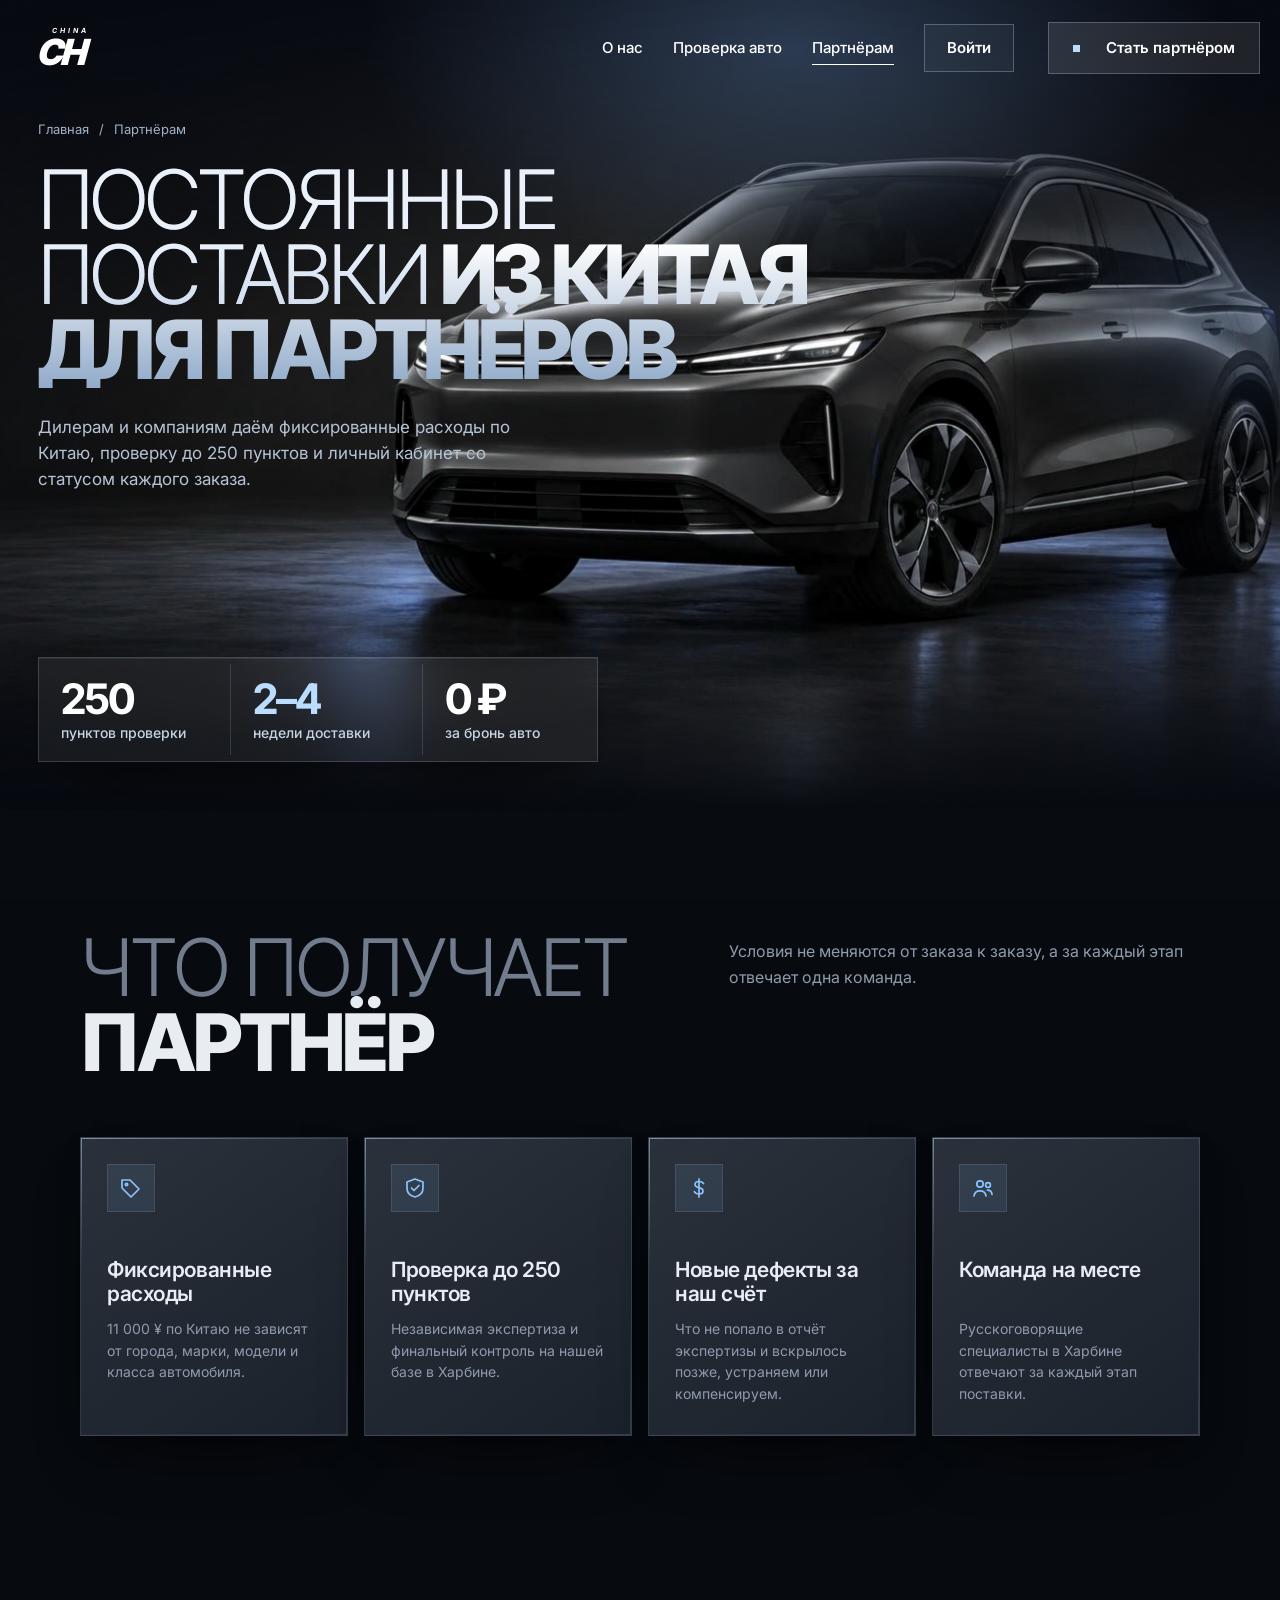
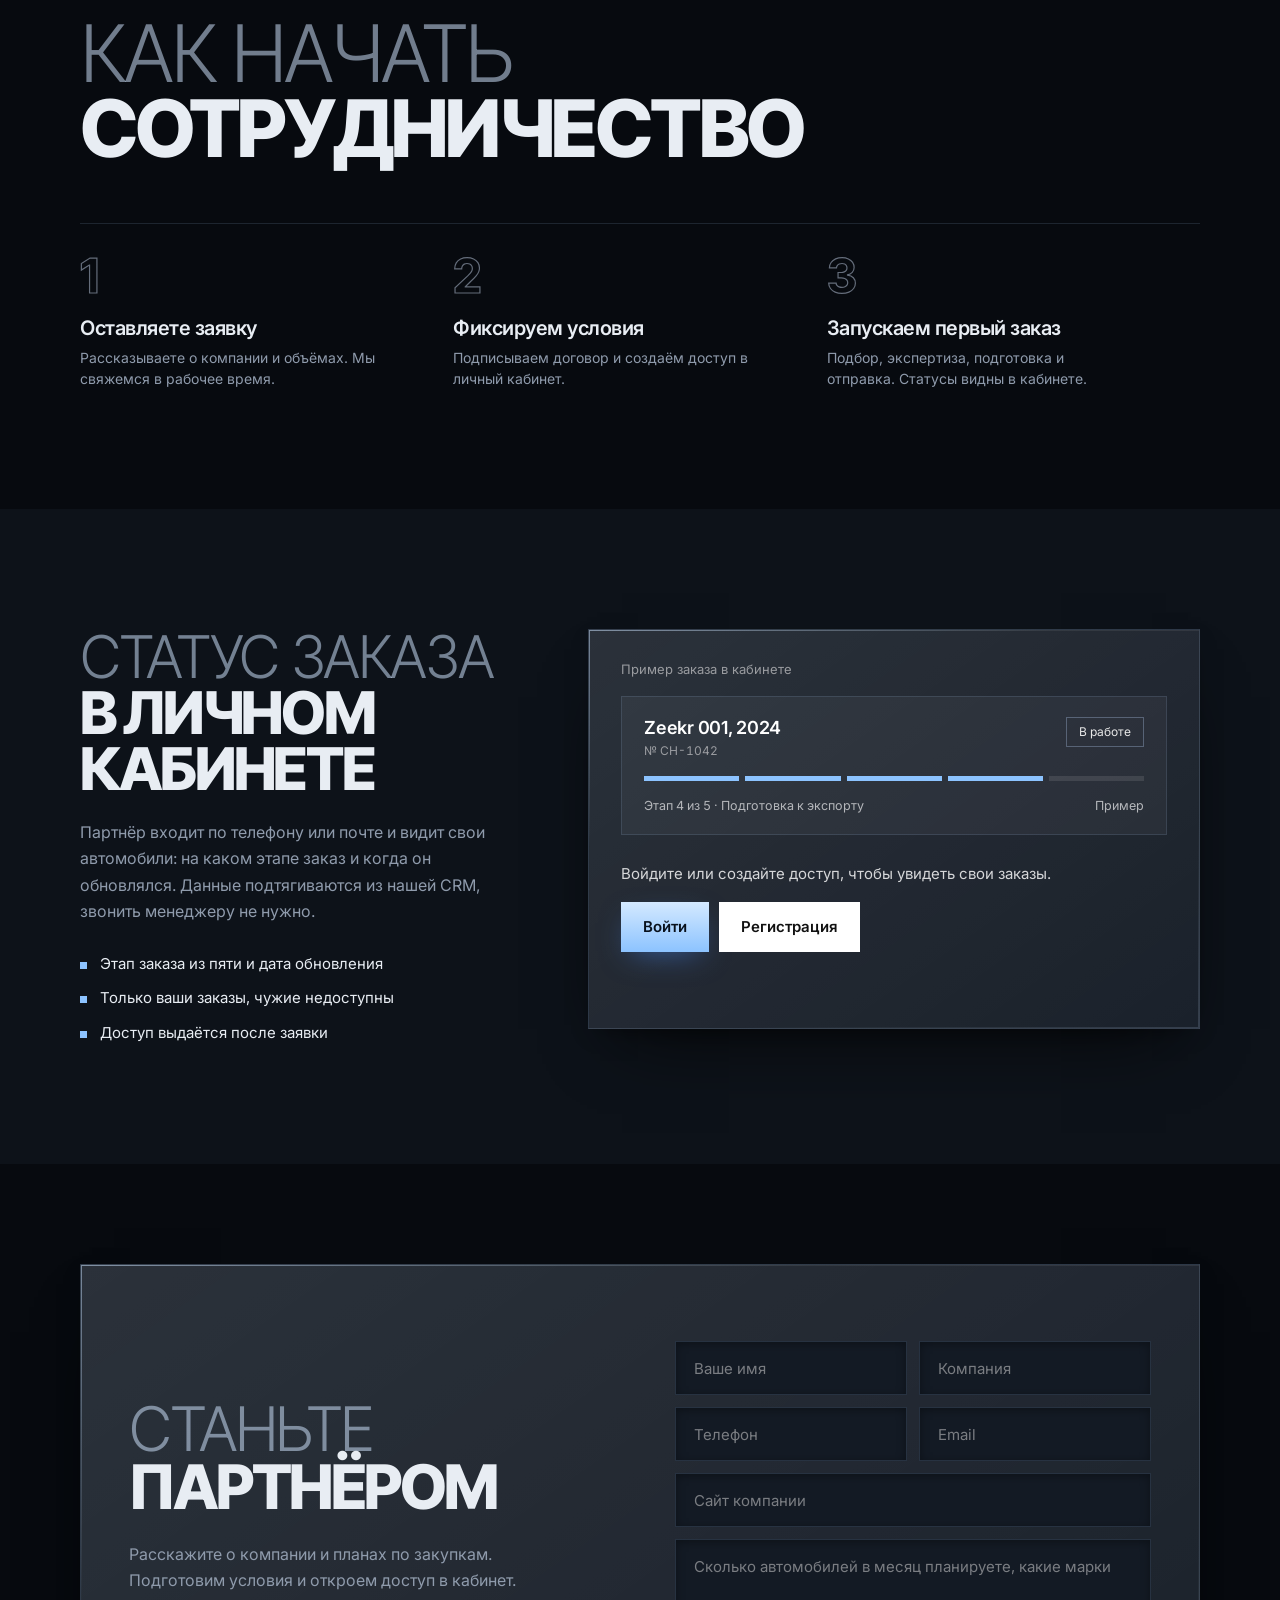
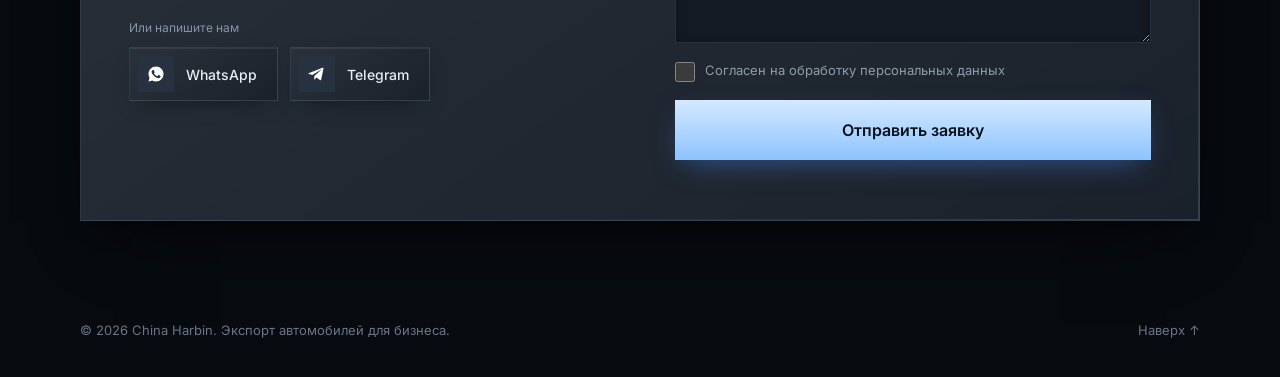
==== commit bb6306e4: "Партнёрам: убрать стрелку в кнопке «Отправить заявку» Co-Authored-By: Claude Sonnet 5.5 <noreply@ant" ====
--- a/partners.html
+++ b/partners.html
@@ -190,7 +190,7 @@
           <input class="hp" type="text" name="hp_url" tabindex="-1" autocomplete="off" aria-hidden="true">
           <div class="fchk"><label class="chk"><input type="checkbox" name="consent" data-rule="consent"><span>Согласен на обработку персональных данных</span></label><em></em></div>
           <p class="form-err" role="alert" hidden>Не удалось отправить заявку. Попробуйте ещё раз или напишите нам в мессенджер.</p>
-          <button class="btn btn--accent btn--lg btn--block" type="submit"><span>Отправить заявку</span> <span class="arrow">→</span></button>
+          <button class="btn btn--accent btn--lg btn--block" type="submit"><span>Отправить заявку</span></button>
           <div class="ok" id="applyOk" role="status" hidden>
             <div class="ok__ic">✓</div>
             <h3>Заявка отправлена</h3>
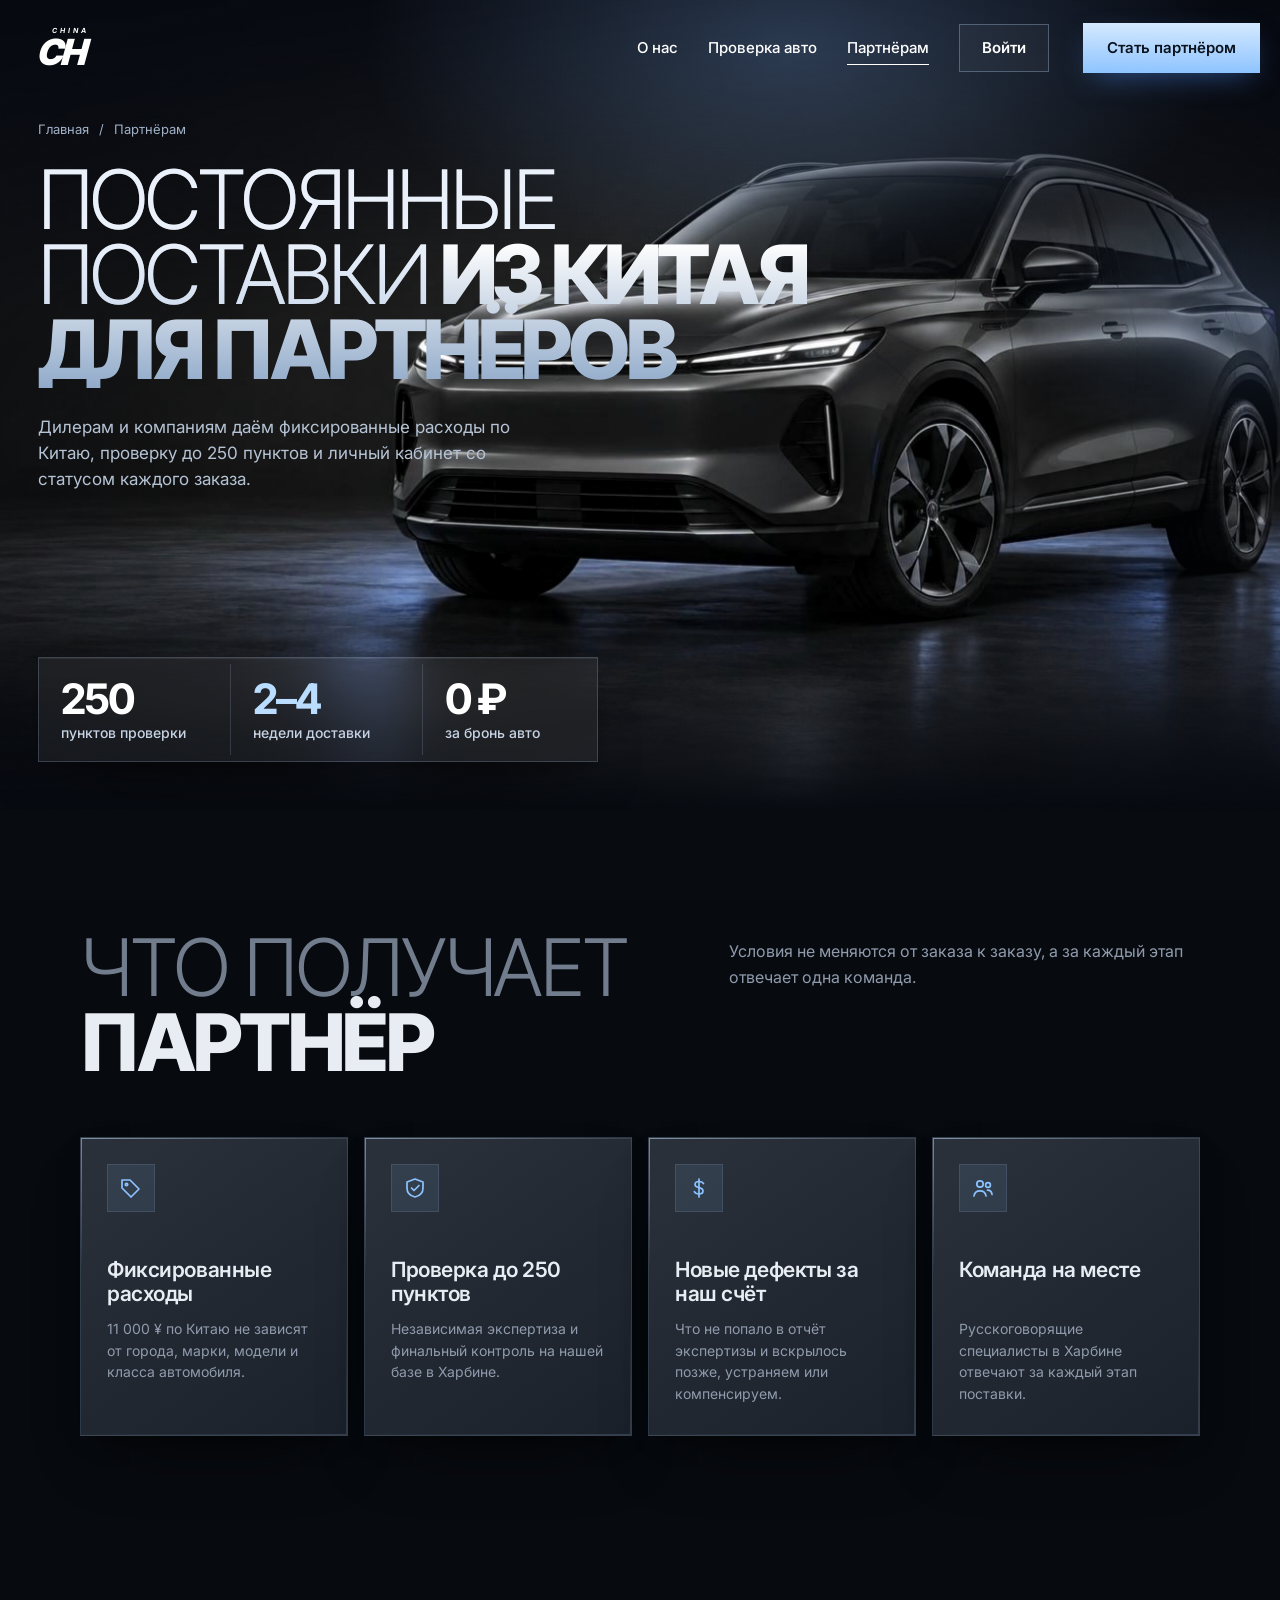
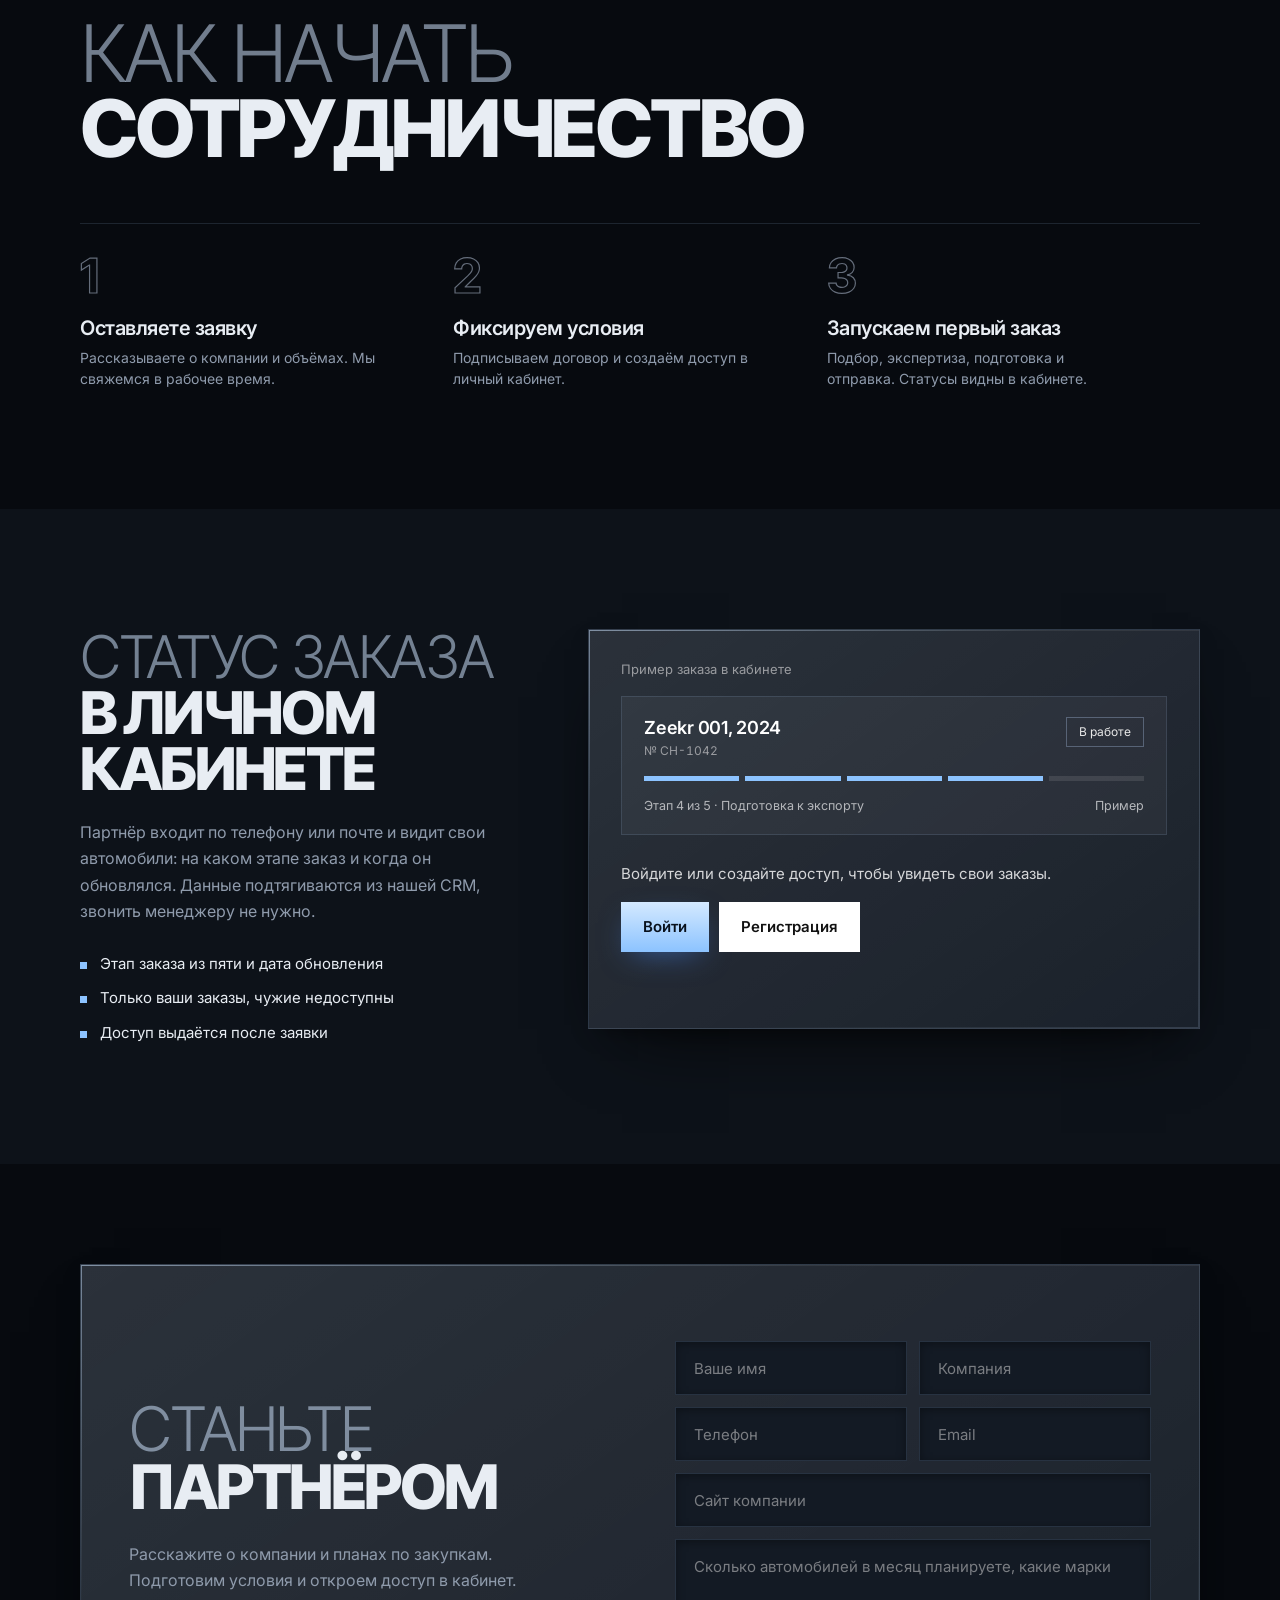
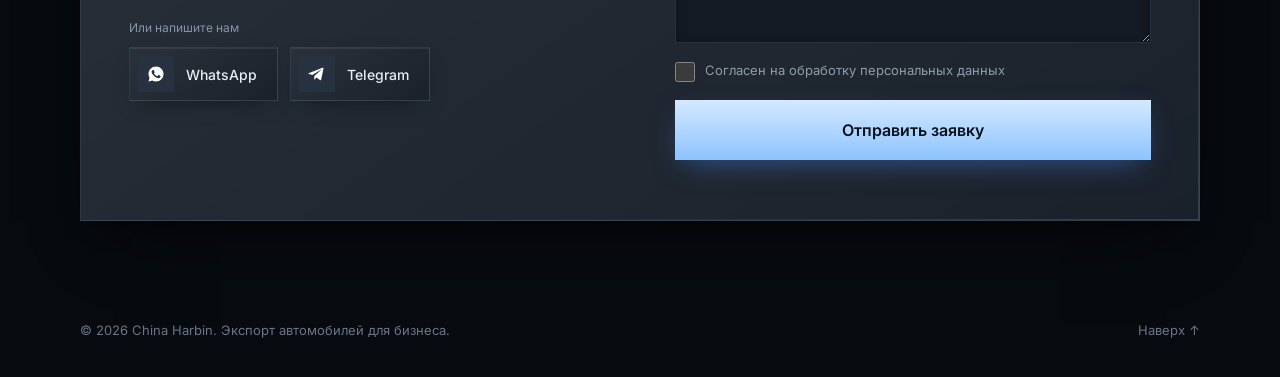
==== commit f7642c8b: "Партнёрам: кнопка в шапке без квадрата, акцентная Co-Authored-By: Claude Sonnet 5.5 <noreply@anthrop" ====
--- a/partners.html
+++ b/partners.html
@@ -25,7 +25,7 @@
       <a href="index.html#check">Проверка авто</a>
       <a href="partners.html" aria-current="page">Партнёрам</a>
       <button class="btn btn--ghost nav__login" type="button" id="loginBtn" data-auth="login">Войти</button>
-      <a class="btn btn--dark nav__cta" href="#apply"><i class="dot"></i>Стать партнёром</a>
+      <a class="btn btn--accent nav__cta" href="#apply">Стать партнёром</a>
     </nav>
     <button class="burger" id="burger" aria-label="Открыть меню" aria-expanded="false" aria-controls="nav"><span></span><span></span></button>
   </div>
